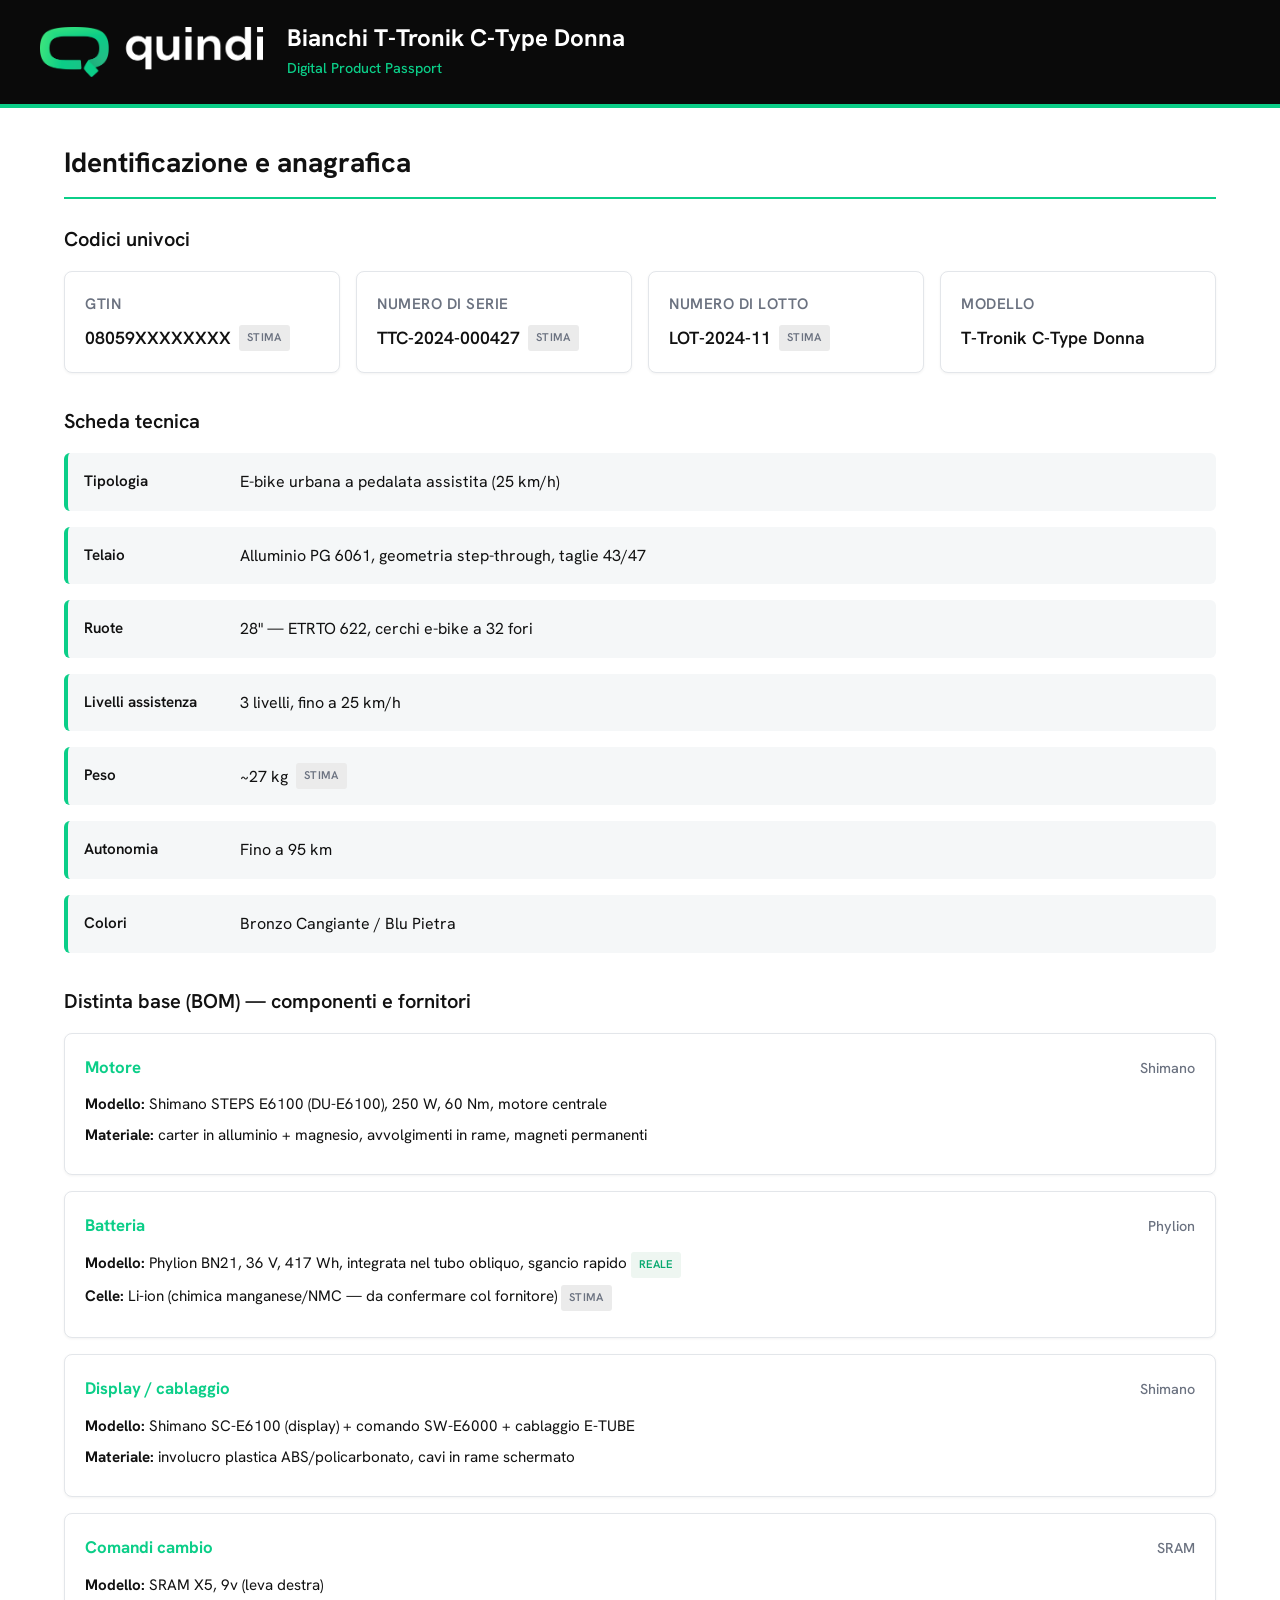
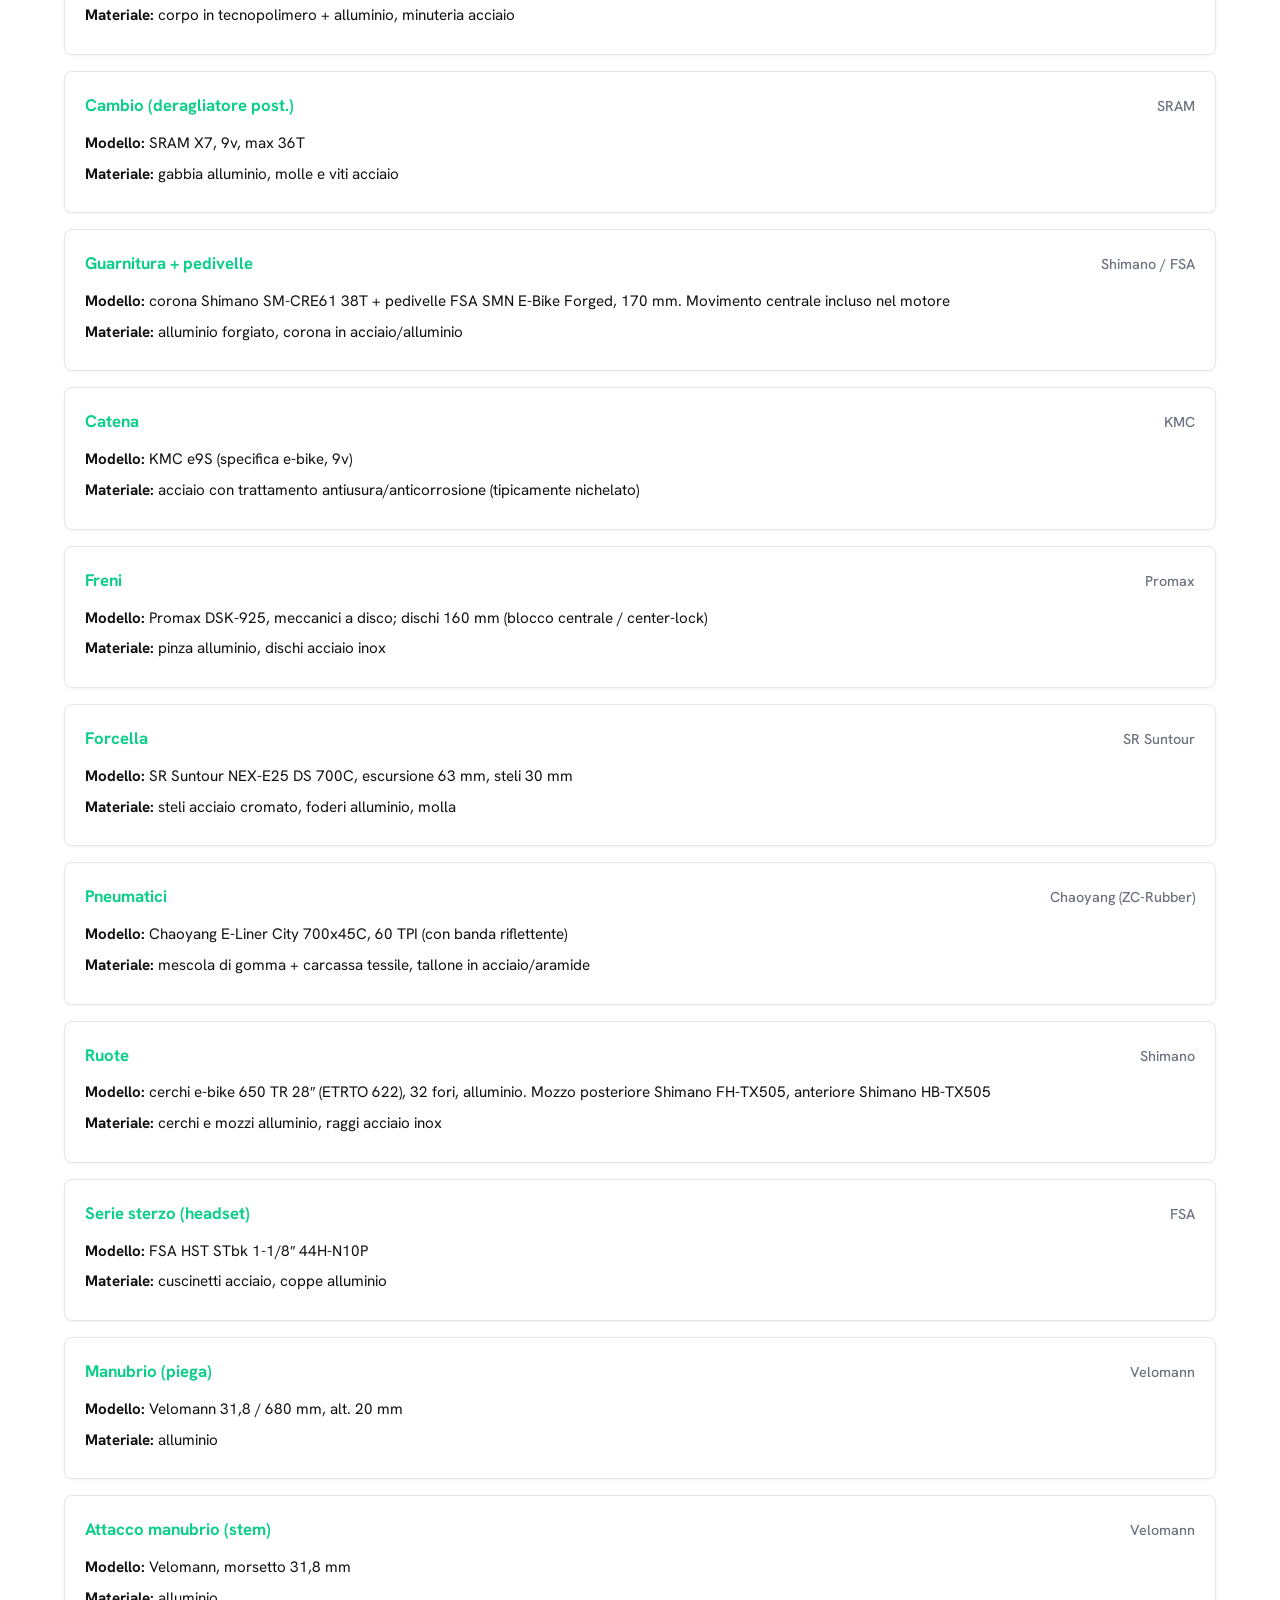
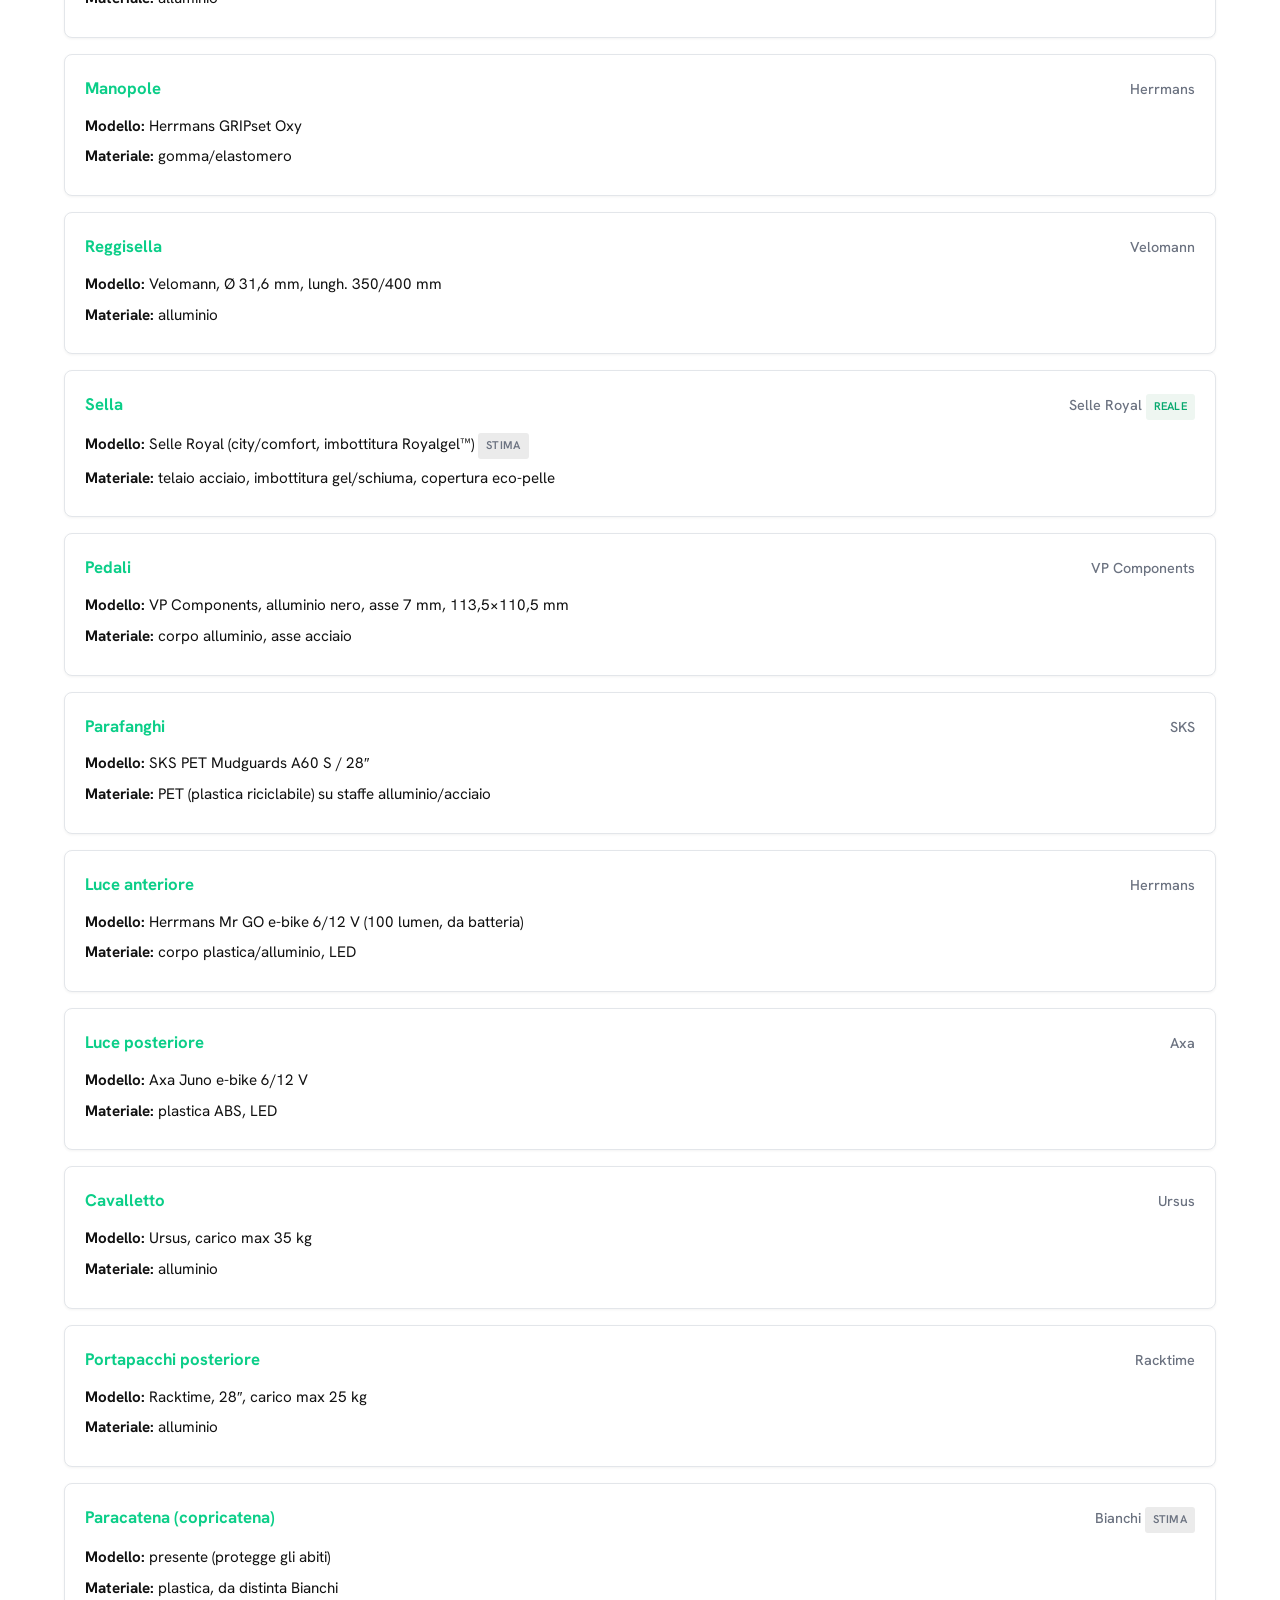
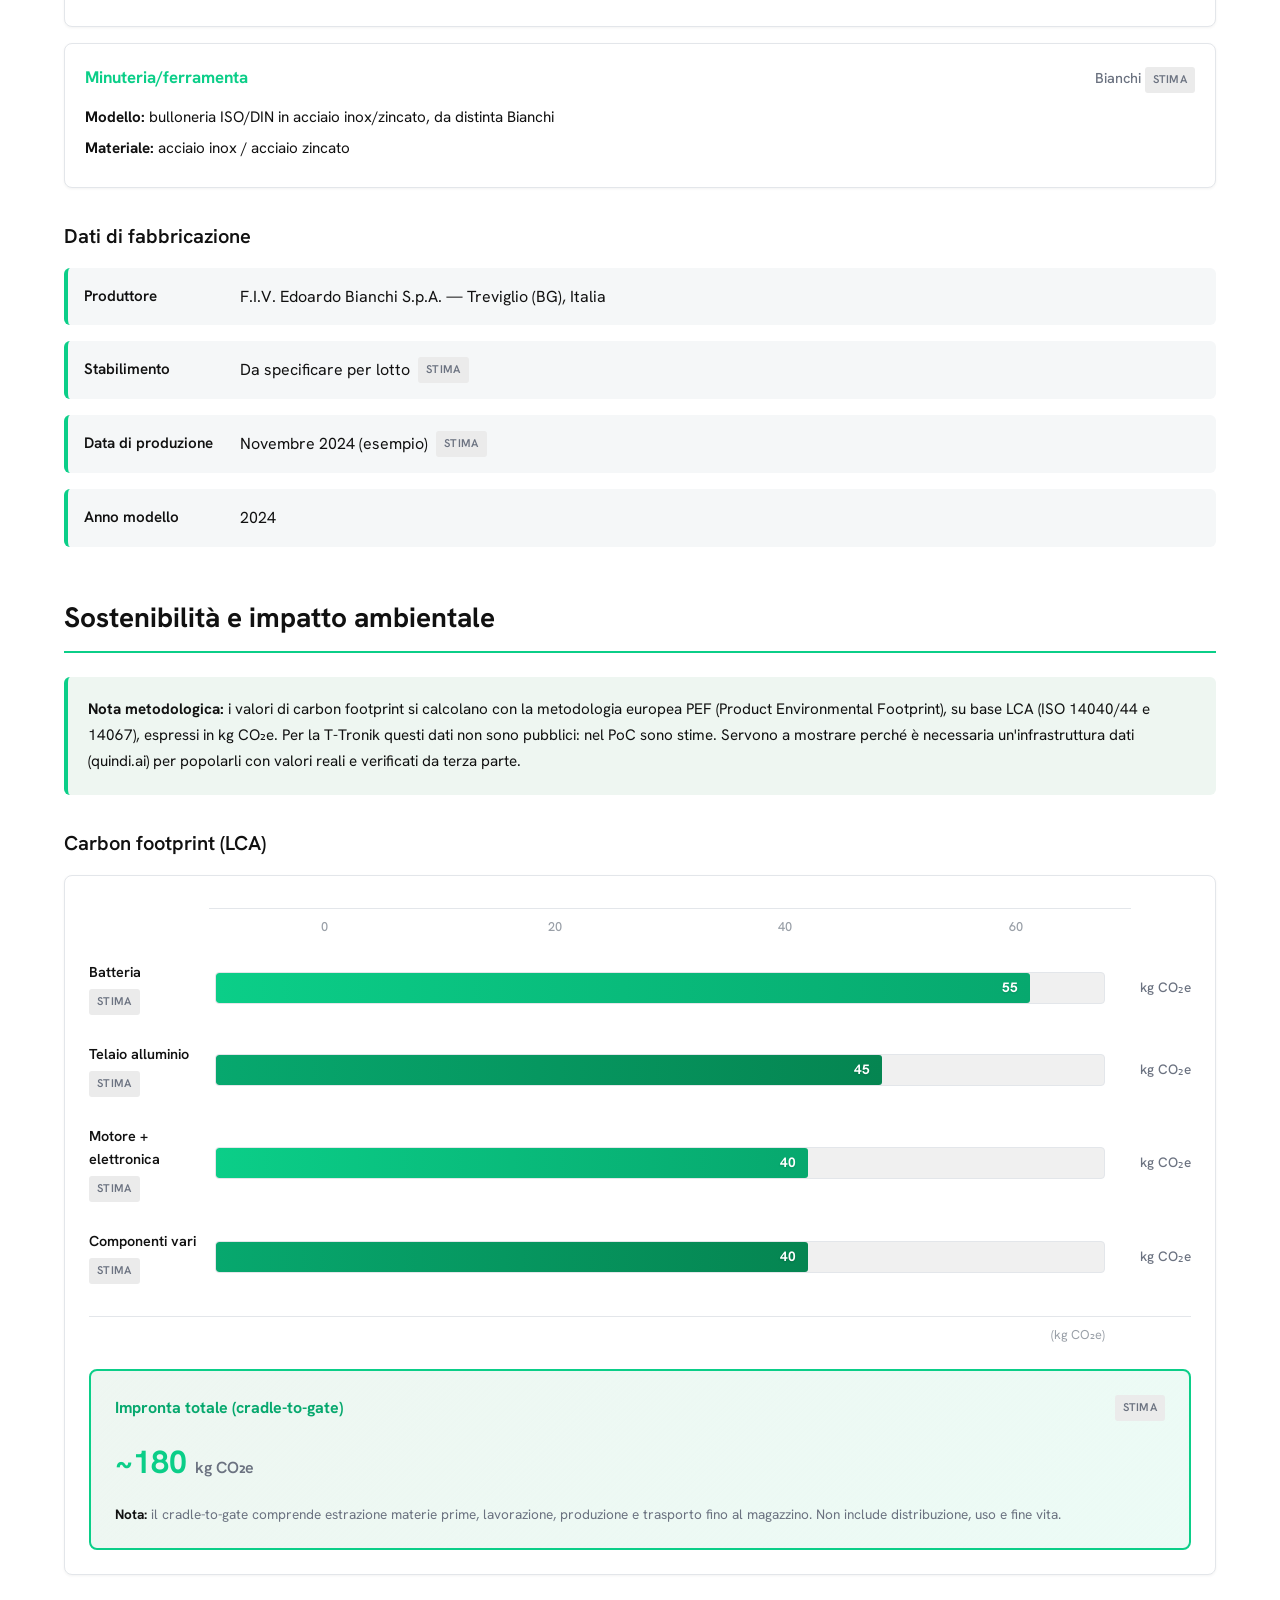
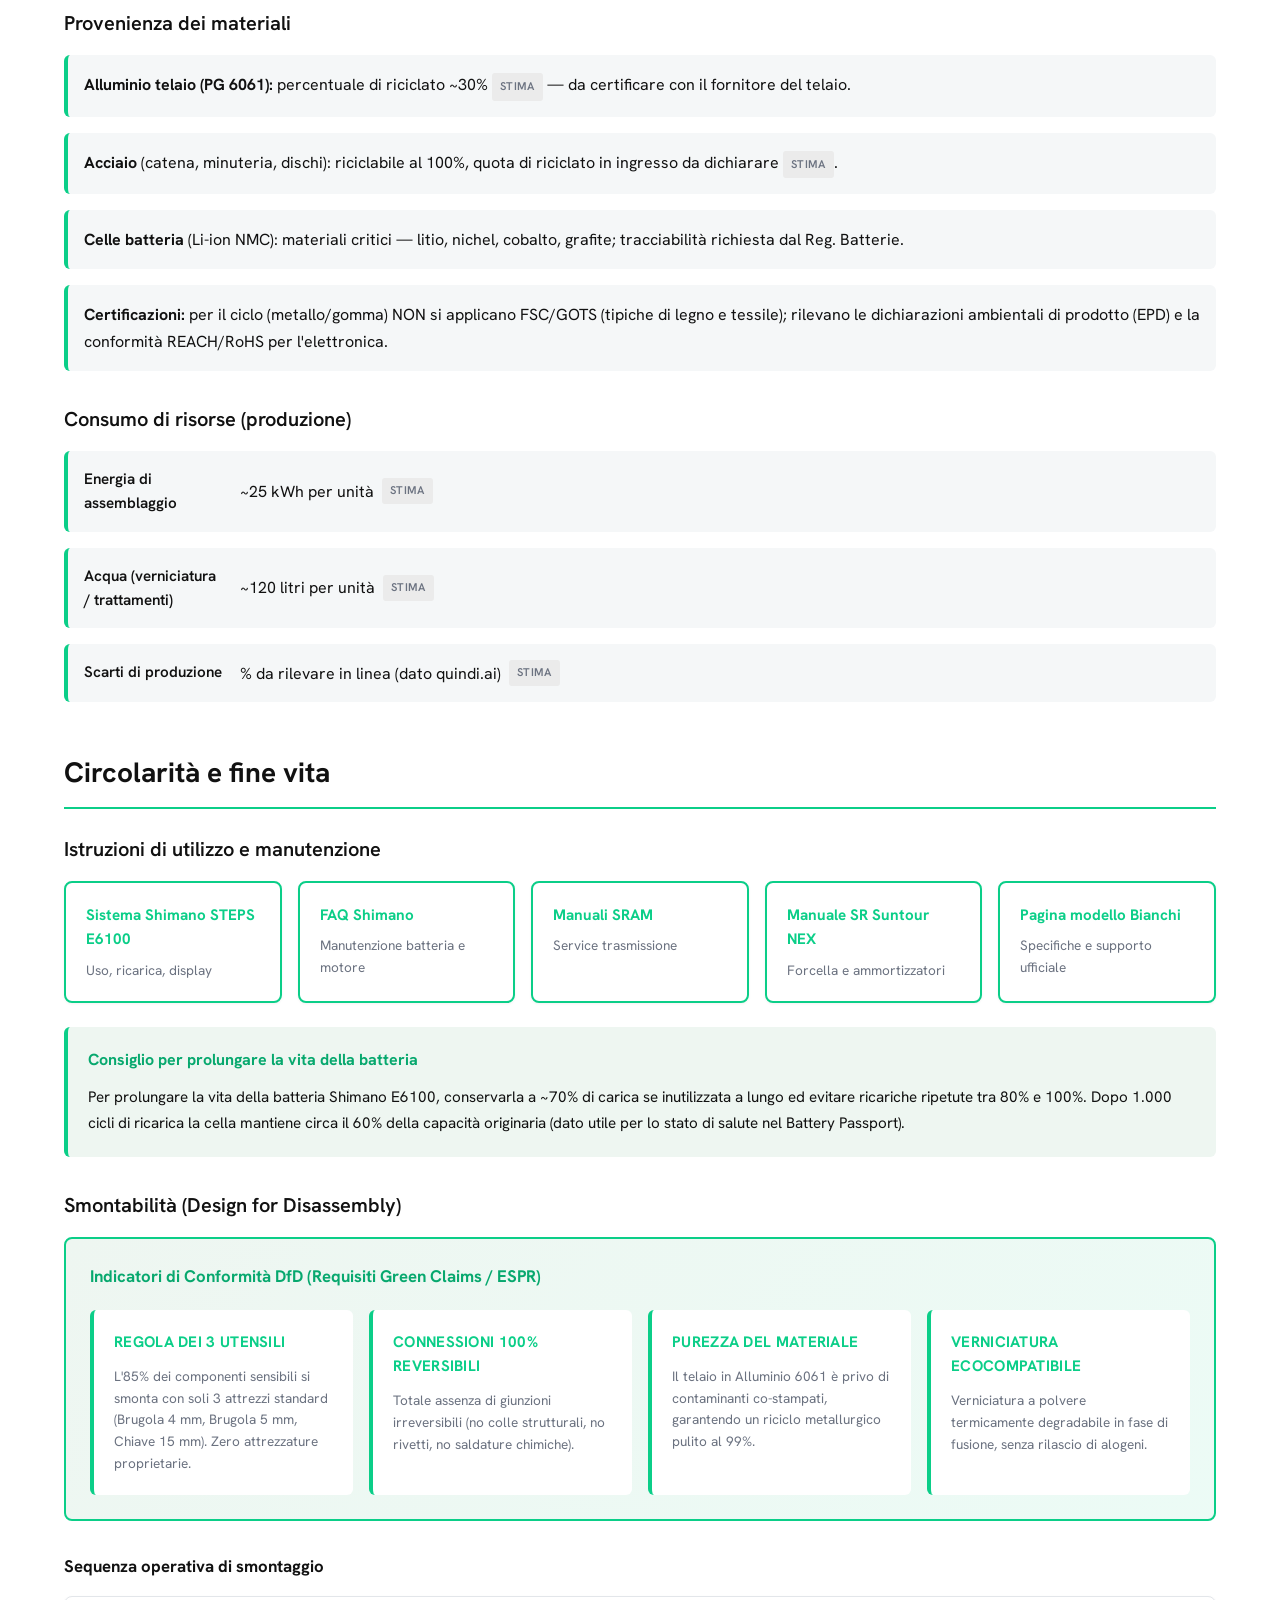
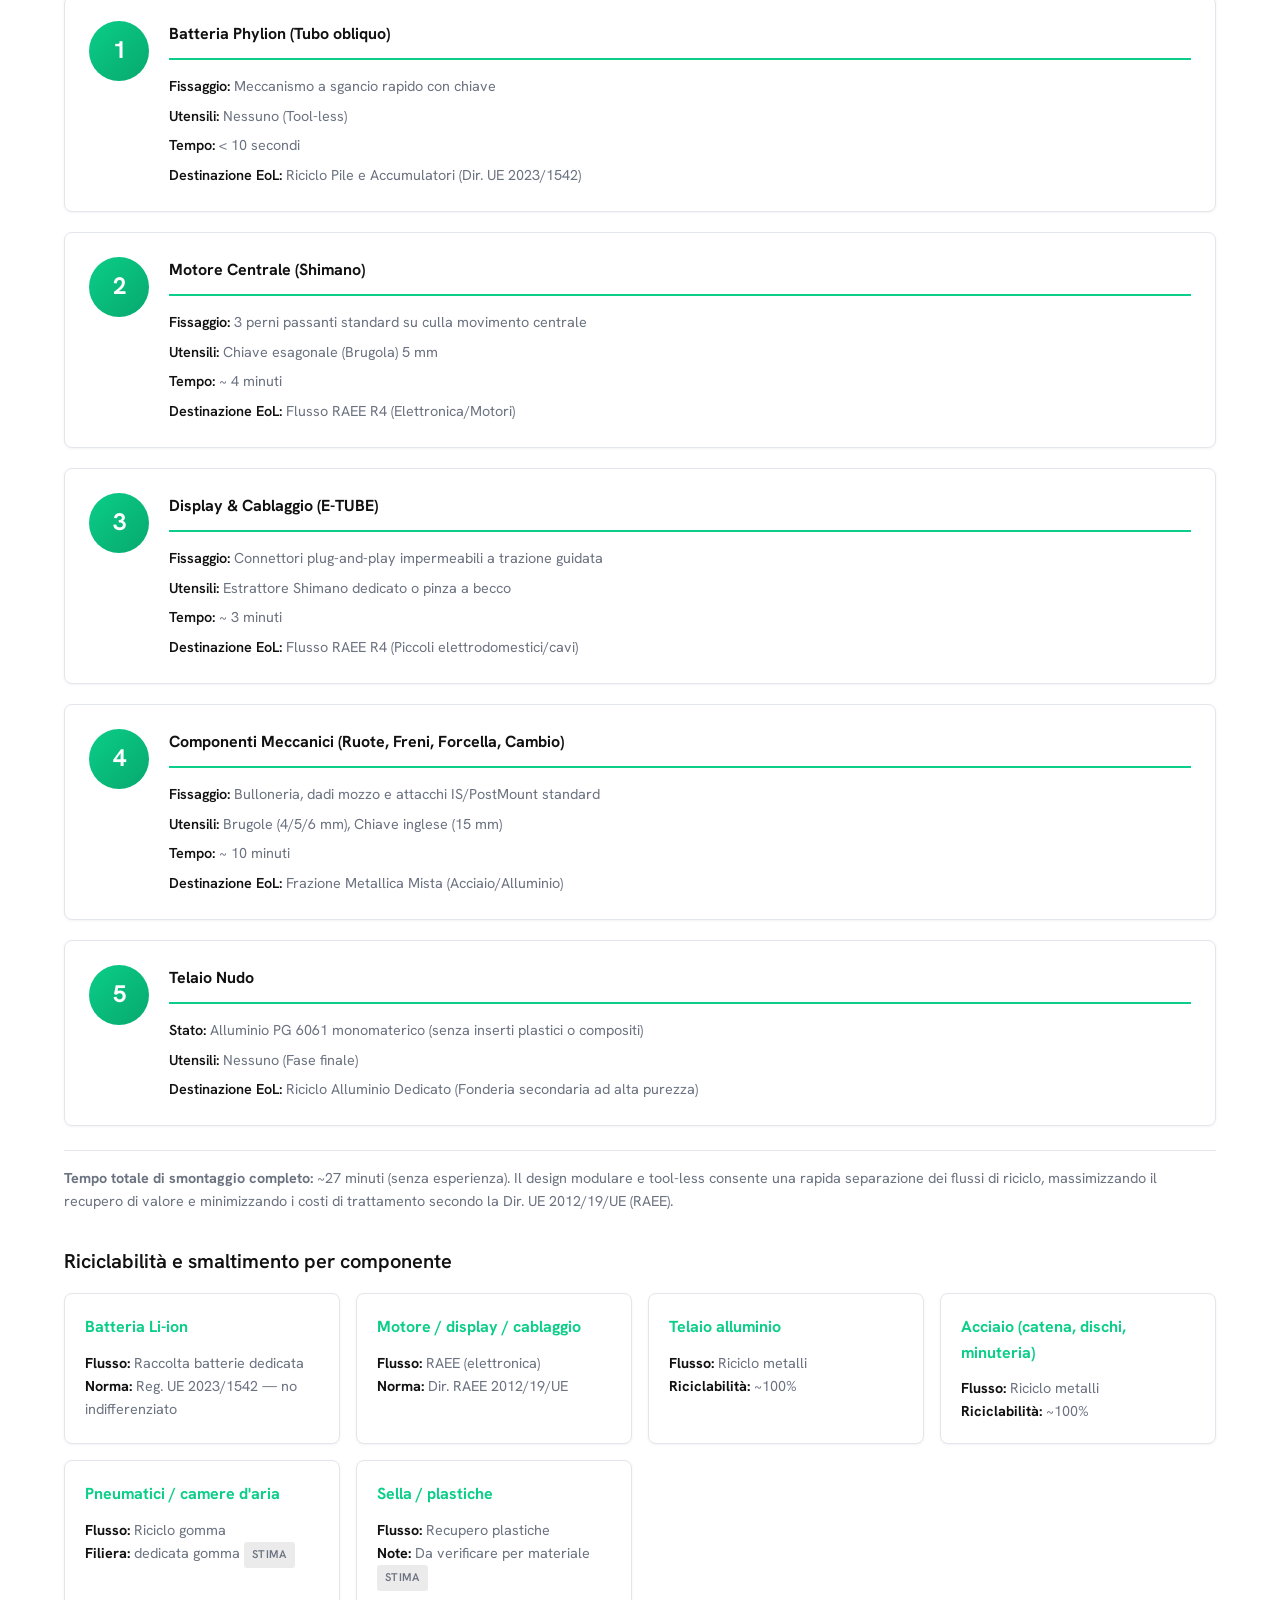
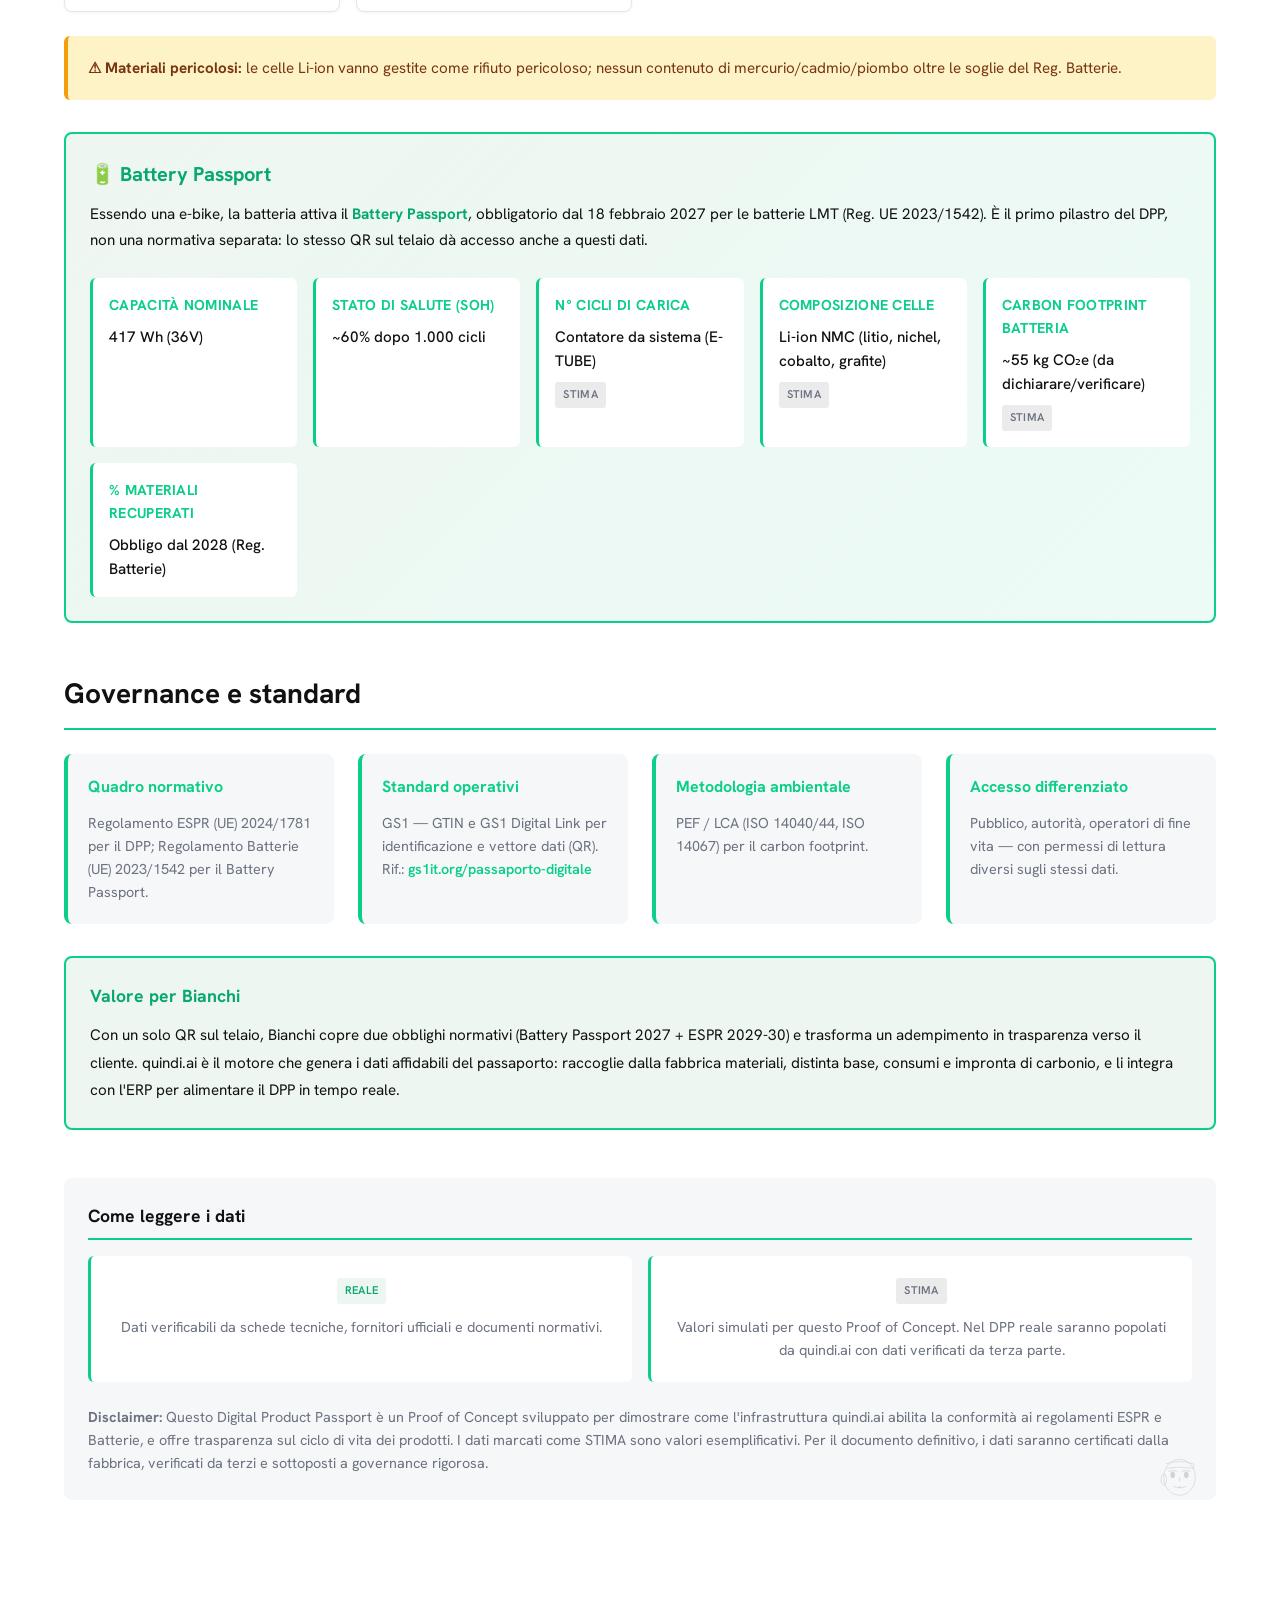
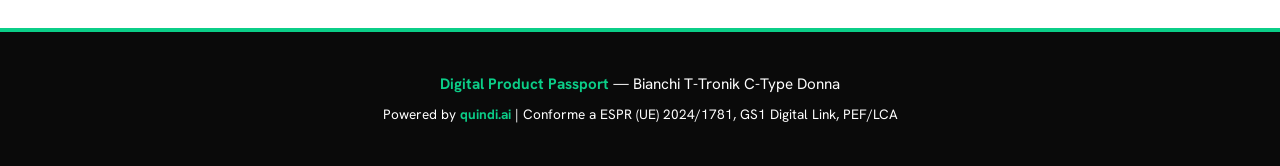
==== index.html @ a040bec7 "Initial commit: DPP Bianchi T-Tronik - Static site with full technical specifications Co-Authored-By" ====
<!DOCTYPE html>
<html lang="it">
<head>
  <meta charset="UTF-8">
  <meta name="viewport" content="width=device-width, initial-scale=1.0">
  <title>Digital Product Passport — Bianchi T-Tronik C-Type Donna</title>
  <link rel="stylesheet" href="style.css">
  <link rel="icon" href="assets/quindi-mark.png" type="image/png">
</head>
<body>

<!-- HEADER -->
<header class="header">
  <div class="header-container">
    <img src="assets/quindi-logo-white.png" alt="quindi" class="logo">
    <div class="header-text">
      <h1>Bianchi T-Tronik C-Type Donna</h1>
      <p class="tagline">Digital Product Passport</p>
    </div>
  </div>
</header>

<main class="container">

  <!-- SEZIONE 1: IDENTIFICAZIONE -->
  <section id="identificazione" class="section">
    <h2>Identificazione e anagrafica</h2>

    <div class="subsection">
      <h3>Codici univoci</h3>
      <div class="card-grid">
        <div class="info-card">
          <h4>GTIN</h4>
          <p class="value">08059XXXXXXXX <span class="badge badge-stima">Stima</span></p>
        </div>
        <div class="info-card">
          <h4>Numero di serie</h4>
          <p class="value">TTC-2024-000427 <span class="badge badge-stima">Stima</span></p>
        </div>
        <div class="info-card">
          <h4>Numero di lotto</h4>
          <p class="value">LOT-2024-11 <span class="badge badge-stima">Stima</span></p>
        </div>
        <div class="info-card">
          <h4>Modello</h4>
          <p class="value">T-Tronik C-Type Donna</p>
        </div>
      </div>
    </div>

    <div class="subsection">
      <h3>Scheda tecnica</h3>
      <div class="specs-grid">
        <div class="spec-item">
          <span class="spec-label">Tipologia</span>
          <span class="spec-value">E-bike urbana a pedalata assistita (25 km/h)</span>
        </div>
        <div class="spec-item">
          <span class="spec-label">Telaio</span>
          <span class="spec-value">Alluminio PG 6061, geometria step-through, taglie 43/47</span>
        </div>
        <div class="spec-item">
          <span class="spec-label">Ruote</span>
          <span class="spec-value">28" — ETRTO 622, cerchi e-bike a 32 fori</span>
        </div>
        <div class="spec-item">
          <span class="spec-label">Livelli assistenza</span>
          <span class="spec-value">3 livelli, fino a 25 km/h</span>
        </div>
        <div class="spec-item">
          <span class="spec-label">Peso</span>
          <span class="spec-value">~27 kg <span class="badge badge-stima">Stima</span></span>
        </div>
        <div class="spec-item">
          <span class="spec-label">Autonomia</span>
          <span class="spec-value">Fino a 95 km</span>
        </div>
        <div class="spec-item">
          <span class="spec-label">Colori</span>
          <span class="spec-value">Bronzo Cangiante / Blu Pietra</span>
        </div>
      </div>
    </div>

    <div class="subsection">
      <h3>Distinta base (BOM) — componenti e fornitori</h3>
      <div class="bom-list">
        <div class="bom-item">
          <div class="bom-header">
            <h4>Motore</h4>
            <span class="bom-supplier">Shimano</span>
          </div>
          <p class="bom-model"><strong>Modello:</strong> Shimano STEPS E6100 (DU-E6100), 250 W, 60 Nm, motore centrale</p>
          <p class="bom-material"><strong>Materiale:</strong> carter in alluminio + magnesio, avvolgimenti in rame, magneti permanenti</p>
        </div>

        <div class="bom-item">
          <div class="bom-header">
            <h4>Batteria</h4>
            <span class="bom-supplier">Phylion</span>
          </div>
          <p class="bom-model"><strong>Modello:</strong> Phylion BN21, 36 V, 417 Wh, integrata nel tubo obliquo, sgancio rapido <span class="badge badge-reale">Reale</span></p>
          <p class="bom-material"><strong>Celle:</strong> Li-ion (chimica manganese/NMC — da confermare col fornitore) <span class="badge badge-stima">Stima</span></p>
        </div>

        <div class="bom-item">
          <div class="bom-header">
            <h4>Display / cablaggio</h4>
            <span class="bom-supplier">Shimano</span>
          </div>
          <p class="bom-model"><strong>Modello:</strong> Shimano SC-E6100 (display) + comando SW-E6000 + cablaggio E-TUBE</p>
          <p class="bom-material"><strong>Materiale:</strong> involucro plastica ABS/policarbonato, cavi in rame schermato</p>
        </div>

        <div class="bom-item">
          <div class="bom-header">
            <h4>Comandi cambio</h4>
            <span class="bom-supplier">SRAM</span>
          </div>
          <p class="bom-model"><strong>Modello:</strong> SRAM X5, 9v (leva destra)</p>
          <p class="bom-material"><strong>Materiale:</strong> corpo in tecnopolimero + alluminio, minuteria acciaio</p>
        </div>

        <div class="bom-item">
          <div class="bom-header">
            <h4>Cambio (deragliatore post.)</h4>
            <span class="bom-supplier">SRAM</span>
          </div>
          <p class="bom-model"><strong>Modello:</strong> SRAM X7, 9v, max 36T</p>
          <p class="bom-material"><strong>Materiale:</strong> gabbia alluminio, molle e viti acciaio</p>
        </div>

        <div class="bom-item">
          <div class="bom-header">
            <h4>Guarnitura + pedivelle</h4>
            <span class="bom-supplier">Shimano / FSA</span>
          </div>
          <p class="bom-model"><strong>Modello:</strong> corona Shimano SM-CRE61 38T + pedivelle FSA SMN E-Bike Forged, 170 mm. Movimento centrale incluso nel motore</p>
          <p class="bom-material"><strong>Materiale:</strong> alluminio forgiato, corona in acciaio/alluminio</p>
        </div>

        <div class="bom-item">
          <div class="bom-header">
            <h4>Catena</h4>
            <span class="bom-supplier">KMC</span>
          </div>
          <p class="bom-model"><strong>Modello:</strong> KMC e9S (specifica e-bike, 9v)</p>
          <p class="bom-material"><strong>Materiale:</strong> acciaio con trattamento antiusura/anticorrosione (tipicamente nichelato)</p>
        </div>

        <div class="bom-item">
          <div class="bom-header">
            <h4>Freni</h4>
            <span class="bom-supplier">Promax</span>
          </div>
          <p class="bom-model"><strong>Modello:</strong> Promax DSK-925, meccanici a disco; dischi 160 mm (blocco centrale / center-lock)</p>
          <p class="bom-material"><strong>Materiale:</strong> pinza alluminio, dischi acciaio inox</p>
        </div>

        <div class="bom-item">
          <div class="bom-header">
            <h4>Forcella</h4>
            <span class="bom-supplier">SR Suntour</span>
          </div>
          <p class="bom-model"><strong>Modello:</strong> SR Suntour NEX-E25 DS 700C, escursione 63 mm, steli 30 mm</p>
          <p class="bom-material"><strong>Materiale:</strong> steli acciaio cromato, foderi alluminio, molla</p>
        </div>

        <div class="bom-item">
          <div class="bom-header">
            <h4>Pneumatici</h4>
            <span class="bom-supplier">Chaoyang (ZC-Rubber)</span>
          </div>
          <p class="bom-model"><strong>Modello:</strong> Chaoyang E-Liner City 700x45C, 60 TPI (con banda riflettente)</p>
          <p class="bom-material"><strong>Materiale:</strong> mescola di gomma + carcassa tessile, tallone in acciaio/aramide</p>
        </div>

        <div class="bom-item">
          <div class="bom-header">
            <h4>Ruote</h4>
            <span class="bom-supplier">Shimano</span>
          </div>
          <p class="bom-model"><strong>Modello:</strong> cerchi e-bike 650 TR 28″ (ETRTO 622), 32 fori, alluminio. Mozzo posteriore Shimano FH-TX505, anteriore Shimano HB-TX505</p>
          <p class="bom-material"><strong>Materiale:</strong> cerchi e mozzi alluminio, raggi acciaio inox</p>
        </div>

        <div class="bom-item">
          <div class="bom-header">
            <h4>Serie sterzo (headset)</h4>
            <span class="bom-supplier">FSA</span>
          </div>
          <p class="bom-model"><strong>Modello:</strong> FSA HST STbk 1-1/8″ 44H-N10P</p>
          <p class="bom-material"><strong>Materiale:</strong> cuscinetti acciaio, coppe alluminio</p>
        </div>

        <div class="bom-item">
          <div class="bom-header">
            <h4>Manubrio (piega)</h4>
            <span class="bom-supplier">Velomann</span>
          </div>
          <p class="bom-model"><strong>Modello:</strong> Velomann 31,8 / 680 mm, alt. 20 mm</p>
          <p class="bom-material"><strong>Materiale:</strong> alluminio</p>
        </div>

        <div class="bom-item">
          <div class="bom-header">
            <h4>Attacco manubrio (stem)</h4>
            <span class="bom-supplier">Velomann</span>
          </div>
          <p class="bom-model"><strong>Modello:</strong> Velomann, morsetto 31,8 mm</p>
          <p class="bom-material"><strong>Materiale:</strong> alluminio</p>
        </div>

        <div class="bom-item">
          <div class="bom-header">
            <h4>Manopole</h4>
            <span class="bom-supplier">Herrmans</span>
          </div>
          <p class="bom-model"><strong>Modello:</strong> Herrmans GRIPset Oxy</p>
          <p class="bom-material"><strong>Materiale:</strong> gomma/elastomero</p>
        </div>

        <div class="bom-item">
          <div class="bom-header">
            <h4>Reggisella</h4>
            <span class="bom-supplier">Velomann</span>
          </div>
          <p class="bom-model"><strong>Modello:</strong> Velomann, Ø 31,6 mm, lungh. 350/400 mm</p>
          <p class="bom-material"><strong>Materiale:</strong> alluminio</p>
        </div>

        <div class="bom-item">
          <div class="bom-header">
            <h4>Sella</h4>
            <span class="bom-supplier">Selle Royal <span class="badge badge-reale">Reale</span></span>
          </div>
          <p class="bom-model"><strong>Modello:</strong> Selle Royal (city/comfort, imbottitura Royalgel™) <span class="badge badge-stima">Stima</span></p>
          <p class="bom-material"><strong>Materiale:</strong> telaio acciaio, imbottitura gel/schiuma, copertura eco-pelle</p>
        </div>

        <div class="bom-item">
          <div class="bom-header">
            <h4>Pedali</h4>
            <span class="bom-supplier">VP Components</span>
          </div>
          <p class="bom-model"><strong>Modello:</strong> VP Components, alluminio nero, asse 7 mm, 113,5×110,5 mm</p>
          <p class="bom-material"><strong>Materiale:</strong> corpo alluminio, asse acciaio</p>
        </div>

        <div class="bom-item">
          <div class="bom-header">
            <h4>Parafanghi</h4>
            <span class="bom-supplier">SKS</span>
          </div>
          <p class="bom-model"><strong>Modello:</strong> SKS PET Mudguards A60 S / 28″</p>
          <p class="bom-material"><strong>Materiale:</strong> PET (plastica riciclabile) su staffe alluminio/acciaio</p>
        </div>

        <div class="bom-item">
          <div class="bom-header">
            <h4>Luce anteriore</h4>
            <span class="bom-supplier">Herrmans</span>
          </div>
          <p class="bom-model"><strong>Modello:</strong> Herrmans Mr GO e-bike 6/12 V (100 lumen, da batteria)</p>
          <p class="bom-material"><strong>Materiale:</strong> corpo plastica/alluminio, LED</p>
        </div>

        <div class="bom-item">
          <div class="bom-header">
            <h4>Luce posteriore</h4>
            <span class="bom-supplier">Axa</span>
          </div>
          <p class="bom-model"><strong>Modello:</strong> Axa Juno e-bike 6/12 V</p>
          <p class="bom-material"><strong>Materiale:</strong> plastica ABS, LED</p>
        </div>

        <div class="bom-item">
          <div class="bom-header">
            <h4>Cavalletto</h4>
            <span class="bom-supplier">Ursus</span>
          </div>
          <p class="bom-model"><strong>Modello:</strong> Ursus, carico max 35 kg</p>
          <p class="bom-material"><strong>Materiale:</strong> alluminio</p>
        </div>

        <div class="bom-item">
          <div class="bom-header">
            <h4>Portapacchi posteriore</h4>
            <span class="bom-supplier">Racktime</span>
          </div>
          <p class="bom-model"><strong>Modello:</strong> Racktime, 28″, carico max 25 kg</p>
          <p class="bom-material"><strong>Materiale:</strong> alluminio</p>
        </div>

        <div class="bom-item">
          <div class="bom-header">
            <h4>Paracatena (copricatena)</h4>
            <span class="bom-supplier">Bianchi <span class="badge badge-stima">Stima</span></span>
          </div>
          <p class="bom-model"><strong>Modello:</strong> presente (protegge gli abiti)</p>
          <p class="bom-material"><strong>Materiale:</strong> plastica, da distinta Bianchi</p>
        </div>

        <div class="bom-item">
          <div class="bom-header">
            <h4>Minuteria/ferramenta</h4>
            <span class="bom-supplier">Bianchi <span class="badge badge-stima">Stima</span></span>
          </div>
          <p class="bom-model"><strong>Modello:</strong> bulloneria ISO/DIN in acciaio inox/zincato, da distinta Bianchi</p>
          <p class="bom-material"><strong>Materiale:</strong> acciaio inox / acciaio zincato</p>
        </div>
      </div>
    </div>

    <div class="subsection">
      <h3>Dati di fabbricazione</h3>
      <div class="specs-grid">
        <div class="spec-item">
          <span class="spec-label">Produttore</span>
          <span class="spec-value">F.I.V. Edoardo Bianchi S.p.A. — Treviglio (BG), Italia</span>
        </div>
        <div class="spec-item">
          <span class="spec-label">Stabilimento</span>
          <span class="spec-value">Da specificare per lotto <span class="badge badge-stima">Stima</span></span>
        </div>
        <div class="spec-item">
          <span class="spec-label">Data di produzione</span>
          <span class="spec-value">Novembre 2024 (esempio) <span class="badge badge-stima">Stima</span></span>
        </div>
        <div class="spec-item">
          <span class="spec-label">Anno modello</span>
          <span class="spec-value">2024</span>
        </div>
      </div>
    </div>
  </section>

  <!-- SEZIONE 2: SOSTENIBILITÀ -->
  <section id="sostenibilita" class="section">
    <h2>Sostenibilità e impatto ambientale</h2>

    <div class="note-methodology">
      <p><strong>Nota metodologica:</strong> i valori di carbon footprint si calcolano con la metodologia europea PEF (Product Environmental Footprint), su base LCA (ISO 14040/44 e 14067), espressi in kg CO₂e. Per la T-Tronik questi dati non sono pubblici: nel PoC sono stime. Servono a mostrare perché è necessaria un'infrastruttura dati (quindi.ai) per popolarli con valori reali e verificati da terza parte.</p>
    </div>

    <div class="subsection">
      <h3>Carbon footprint (LCA)</h3>
      <div class="carbon-chart-container">
        <!-- Grafico a barre -->
        <div class="carbon-graph">
          <!-- Scala (asse X) -->
          <div class="carbon-scale">
            <div class="carbon-scale-label">0</div>
            <div class="carbon-scale-label">20</div>
            <div class="carbon-scale-label">40</div>
            <div class="carbon-scale-label">60</div>
          </div>

          <!-- Riga Batteria -->
          <div class="carbon-row">
            <div class="carbon-label-left">
              <strong>Batteria</strong>
              <span class="badge badge-stima">Stima</span>
            </div>
            <div class="carbon-bar-wrapper">
              <div class="carbon-bar" style="width: 91.67%;" data-color="primary">
                <span class="carbon-value-label">55</span>
              </div>
            </div>
            <div class="carbon-label-right">kg CO₂e</div>
          </div>

          <!-- Riga Telaio -->
          <div class="carbon-row">
            <div class="carbon-label-left">
              <strong>Telaio alluminio</strong>
              <span class="badge badge-stima">Stima</span>
            </div>
            <div class="carbon-bar-wrapper">
              <div class="carbon-bar" style="width: 75%;" data-color="dark">
                <span class="carbon-value-label">45</span>
              </div>
            </div>
            <div class="carbon-label-right">kg CO₂e</div>
          </div>

          <!-- Riga Motore -->
          <div class="carbon-row">
            <div class="carbon-label-left">
              <strong>Motore + elettronica</strong>
              <span class="badge badge-stima">Stima</span>
            </div>
            <div class="carbon-bar-wrapper">
              <div class="carbon-bar" style="width: 66.67%;" data-color="primary">
                <span class="carbon-value-label">40</span>
              </div>
            </div>
            <div class="carbon-label-right">kg CO₂e</div>
          </div>

          <!-- Riga Componenti -->
          <div class="carbon-row">
            <div class="carbon-label-left">
              <strong>Componenti vari</strong>
              <span class="badge badge-stima">Stima</span>
            </div>
            <div class="carbon-bar-wrapper">
              <div class="carbon-bar" style="width: 66.67%;" data-color="dark">
                <span class="carbon-value-label">40</span>
              </div>
            </div>
            <div class="carbon-label-right">kg CO₂e</div>
          </div>
        </div>

        <!-- Unità di misura asse X -->
        <div class="carbon-axis-label">
          <span></span>
          <span>(kg CO₂e)</span>
        </div>

        <!-- Totale e nota -->
        <div class="carbon-total-box">
          <div class="carbon-total-header">
            <h4>Impronta totale (cradle-to-gate)</h4>
            <span class="badge badge-stima">Stima</span>
          </div>
          <div class="carbon-total-value">
            <span class="total-number">~180</span>
            <span class="total-unit">kg CO₂e</span>
          </div>
          <p class="carbon-total-note"><strong>Nota:</strong> il cradle-to-gate comprende estrazione materie prime, lavorazione, produzione e trasporto fino al magazzino. Non include distribuzione, uso e fine vita.</p>
        </div>
      </div>
    </div>

    <div class="subsection">
      <h3>Provenienza dei materiali</h3>
      <ul class="material-list">
        <li><strong>Alluminio telaio (PG 6061):</strong> percentuale di riciclato ~30% <span class="badge badge-stima">Stima</span> — da certificare con il fornitore del telaio.</li>
        <li><strong>Acciaio</strong> (catena, minuteria, dischi): riciclabile al 100%, quota di riciclato in ingresso da dichiarare <span class="badge badge-stima">Stima</span>.</li>
        <li><strong>Celle batteria</strong> (Li-ion NMC): materiali critici — litio, nichel, cobalto, grafite; tracciabilità richiesta dal Reg. Batterie.</li>
        <li><strong>Certificazioni:</strong> per il ciclo (metallo/gomma) NON si applicano FSC/GOTS (tipiche di legno e tessile); rilevano le dichiarazioni ambientali di prodotto (EPD) e la conformità REACH/RoHS per l'elettronica.</li>
      </ul>
    </div>

    <div class="subsection">
      <h3>Consumo di risorse (produzione)</h3>
      <div class="specs-grid">
        <div class="spec-item">
          <span class="spec-label">Energia di assemblaggio</span>
          <span class="spec-value">~25 kWh per unità <span class="badge badge-stima">Stima</span></span>
        </div>
        <div class="spec-item">
          <span class="spec-label">Acqua (verniciatura / trattamenti)</span>
          <span class="spec-value">~120 litri per unità <span class="badge badge-stima">Stima</span></span>
        </div>
        <div class="spec-item">
          <span class="spec-label">Scarti di produzione</span>
          <span class="spec-value">% da rilevare in linea (dato quindi.ai) <span class="badge badge-stima">Stima</span></span>
        </div>
      </div>
    </div>
  </section>

  <!-- SEZIONE 3: CIRCOLARITÀ E FINE VITA -->
  <section id="circolarita" class="section">
    <h2>Circolarità e fine vita</h2>

    <div class="subsection">
      <h3>Istruzioni di utilizzo e manutenzione</h3>
      <div class="links-grid">
        <a href="https://www.shimano-steps.com/e-bikes/europe/en/product-information/city-trekking/e6100" target="_blank" class="link-button">
          <span class="link-title">Sistema Shimano STEPS E6100</span>
          <span class="link-desc">Uso, ricarica, display</span>
        </a>
        <a href="https://bike.shimano.com/support-and-service/faq/STP0A.html" target="_blank" class="link-button">
          <span class="link-title">FAQ Shimano</span>
          <span class="link-desc">Manutenzione batteria e motore</span>
        </a>
        <a href="https://www.sram.com/en/service/manuals--documents" target="_blank" class="link-button">
          <span class="link-title">Manuali SRAM</span>
          <span class="link-desc">Service trasmissione</span>
        </a>
        <a href="https://www.srsuntour.com/support/product-support/owners-manuals/" target="_blank" class="link-button">
          <span class="link-title">Manuale SR Suntour NEX</span>
          <span class="link-desc">Forcella e ammortizzatori</span>
        </a>
        <a href="https://www.bianchi.com/it/t-tronik-c-type/" target="_blank" class="link-button">
          <span class="link-title">Pagina modello Bianchi</span>
          <span class="link-desc">Specifiche e supporto ufficiale</span>
        </a>
      </div>

      <div class="usage-tip">
        <h4>Consiglio per prolungare la vita della batteria</h4>
        <p>Per prolungare la vita della batteria Shimano E6100, conservarla a ~70% di carica se inutilizzata a lungo ed evitare ricariche ripetute tra 80% e 100%. Dopo 1.000 cicli di ricarica la cella mantiene circa il 60% della capacità originaria (dato utile per lo stato di salute nel Battery Passport).</p>
      </div>
    </div>

    <div class="subsection">
      <h3>Smontabilità (Design for Disassembly)</h3>

      <!-- Indicatori di Conformità DfD -->
      <div class="dfd-compliance">
        <h4>Indicatori di Conformità DfD (Requisiti Green Claims / ESPR)</h4>

        <div class="compliance-items">
          <div class="compliance-item">
            <h5>Regola dei 3 Utensili</h5>
            <p>L'85% dei componenti sensibili si smonta con soli 3 attrezzi standard (Brugola 4 mm, Brugola 5 mm, Chiave 15 mm). Zero attrezzature proprietarie.</p>
          </div>

          <div class="compliance-item">
            <h5>Connessioni 100% Reversibili</h5>
            <p>Totale assenza di giunzioni irreversibili (no colle strutturali, no rivetti, no saldature chimiche).</p>
          </div>

          <div class="compliance-item">
            <h5>Purezza del Materiale</h5>
            <p>Il telaio in Alluminio 6061 è privo di contaminanti co-stampati, garantendo un riciclo metallurgico pulito al 99%.</p>
          </div>

          <div class="compliance-item">
            <h5>Verniciatura Ecocompatibile</h5>
            <p>Verniciatura a polvere termicamente degradabile in fase di fusione, senza rilascio di alogeni.</p>
          </div>
        </div>
      </div>

      <!-- Sequenza operativa di smontaggio -->
      <h4 style="margin-top: 2rem; margin-bottom: 1rem; font-size: 1.05rem; font-weight: 700; color: #111111;">Sequenza operativa di smontaggio</h4>

      <div class="disassembly-sequence">
        <!-- Step 1: Batteria -->
        <div class="disassembly-step">
          <div class="step-number">1</div>
          <div class="step-content">
            <h5>Batteria Phylion (Tubo obliquo)</h5>
            <div class="step-detail">
              <p><strong>Fissaggio:</strong> Meccanismo a sgancio rapido con chiave</p>
              <p><strong>Utensili:</strong> Nessuno (Tool-less)</p>
              <p><strong>Tempo:</strong> &lt; 10 secondi</p>
              <p><strong>Destinazione EoL:</strong> Riciclo Pile e Accumulatori (Dir. UE 2023/1542)</p>
            </div>
          </div>
        </div>

        <!-- Step 2: Motore -->
        <div class="disassembly-step">
          <div class="step-number">2</div>
          <div class="step-content">
            <h5>Motore Centrale (Shimano)</h5>
            <div class="step-detail">
              <p><strong>Fissaggio:</strong> 3 perni passanti standard su culla movimento centrale</p>
              <p><strong>Utensili:</strong> Chiave esagonale (Brugola) 5 mm</p>
              <p><strong>Tempo:</strong> ~ 4 minuti</p>
              <p><strong>Destinazione EoL:</strong> Flusso RAEE R4 (Elettronica/Motori)</p>
            </div>
          </div>
        </div>

        <!-- Step 3: Display & Cablaggio -->
        <div class="disassembly-step">
          <div class="step-number">3</div>
          <div class="step-content">
            <h5>Display &amp; Cablaggio (E-TUBE)</h5>
            <div class="step-detail">
              <p><strong>Fissaggio:</strong> Connettori plug-and-play impermeabili a trazione guidata</p>
              <p><strong>Utensili:</strong> Estrattore Shimano dedicato o pinza a becco</p>
              <p><strong>Tempo:</strong> ~ 3 minuti</p>
              <p><strong>Destinazione EoL:</strong> Flusso RAEE R4 (Piccoli elettrodomestici/cavi)</p>
            </div>
          </div>
        </div>

        <!-- Step 4: Componenti Meccanici -->
        <div class="disassembly-step">
          <div class="step-number">4</div>
          <div class="step-content">
            <h5>Componenti Meccanici (Ruote, Freni, Forcella, Cambio)</h5>
            <div class="step-detail">
              <p><strong>Fissaggio:</strong> Bulloneria, dadi mozzo e attacchi IS/PostMount standard</p>
              <p><strong>Utensili:</strong> Brugole (4/5/6 mm), Chiave inglese (15 mm)</p>
              <p><strong>Tempo:</strong> ~ 10 minuti</p>
              <p><strong>Destinazione EoL:</strong> Frazione Metallica Mista (Acciaio/Alluminio)</p>
            </div>
          </div>
        </div>

        <!-- Step 5: Telaio -->
        <div class="disassembly-step">
          <div class="step-number">5</div>
          <div class="step-content">
            <h5>Telaio Nudo</h5>
            <div class="step-detail">
              <p><strong>Stato:</strong> Alluminio PG 6061 monomaterico (senza inserti plastici o compositi)</p>
              <p><strong>Utensili:</strong> Nessuno (Fase finale)</p>
              <p><strong>Destinazione EoL:</strong> Riciclo Alluminio Dedicato (Fonderia secondaria ad alta purezza)</p>
            </div>
          </div>
        </div>
      </div>

      <p style="margin-top: 1.5rem; font-size: 0.9rem; color: #6B7280; line-height: 1.6; border-top: 1px solid var(--color-border); padding-top: 1rem;">
        <strong>Tempo totale di smontaggio completo:</strong> ~27 minuti (senza esperienza). Il design modulare e tool-less consente una rapida separazione dei flussi di riciclo, massimizzando il recupero di valore e minimizzando i costi di trattamento secondo la Dir. UE 2012/19/UE (RAEE).
      </p>
    </div>

    <div class="subsection">
      <h3>Riciclabilità e smaltimento per componente</h3>
      <div class="recycling-list">
        <div class="recycling-item">
          <h4>Batteria Li-ion</h4>
          <p><strong>Flusso:</strong> Raccolta batterie dedicata<br><strong>Norma:</strong> Reg. UE 2023/1542 — no indifferenziato</p>
        </div>
        <div class="recycling-item">
          <h4>Motore / display / cablaggio</h4>
          <p><strong>Flusso:</strong> RAEE (elettronica)<br><strong>Norma:</strong> Dir. RAEE 2012/19/UE</p>
        </div>
        <div class="recycling-item">
          <h4>Telaio alluminio</h4>
          <p><strong>Flusso:</strong> Riciclo metalli<br><strong>Riciclabilità:</strong> ~100%</p>
        </div>
        <div class="recycling-item">
          <h4>Acciaio (catena, dischi, minuteria)</h4>
          <p><strong>Flusso:</strong> Riciclo metalli<br><strong>Riciclabilità:</strong> ~100%</p>
        </div>
        <div class="recycling-item">
          <h4>Pneumatici / camere d'aria</h4>
          <p><strong>Flusso:</strong> Riciclo gomma<br><strong>Filiera:</strong> dedicata gomma <span class="badge badge-stima">Stima</span></p>
        </div>
        <div class="recycling-item">
          <h4>Sella / plastiche</h4>
          <p><strong>Flusso:</strong> Recupero plastiche<br><strong>Note:</strong> Da verificare per materiale <span class="badge badge-stima">Stima</span></p>
        </div>
      </div>
      <div class="warning-box">
        <p><strong>⚠ Materiali pericolosi:</strong> le celle Li-ion vanno gestite come rifiuto pericoloso; nessun contenuto di mercurio/cadmio/piombo oltre le soglie del Reg. Batterie.</p>
      </div>
    </div>

    <div class="subsection">
      <div class="battery-passport">
        <h3>🔋 Battery Passport</h3>
        <p class="battery-intro">Essendo una e-bike, la batteria attiva il <strong>Battery Passport</strong>, obbligatorio dal 18 febbraio 2027 per le batterie LMT (Reg. UE 2023/1542). È il primo pilastro del DPP, non una normativa separata: lo stesso QR sul telaio dà accesso anche a questi dati.</p>

        <div class="battery-specs">
          <div class="battery-spec">
            <h4>Capacità nominale</h4>
            <p>417 Wh (36V)</p>
          </div>
          <div class="battery-spec">
            <h4>Stato di salute (SoH)</h4>
            <p>~60% dopo 1.000 cicli</p>
          </div>
          <div class="battery-spec">
            <h4>N° cicli di carica</h4>
            <p>Contatore da sistema (E-TUBE) <span class="badge badge-stima">Stima</span></p>
          </div>
          <div class="battery-spec">
            <h4>Composizione celle</h4>
            <p>Li-ion NMC (litio, nichel, cobalto, grafite) <span class="badge badge-stima">Stima</span></p>
          </div>
          <div class="battery-spec">
            <h4>Carbon footprint batteria</h4>
            <p>~55 kg CO₂e (da dichiarare/verificare) <span class="badge badge-stima">Stima</span></p>
          </div>
          <div class="battery-spec">
            <h4>% materiali recuperati</h4>
            <p>Obbligo dal 2028 (Reg. Batterie)</p>
          </div>
        </div>
      </div>
    </div>
  </section>

  <!-- GOVERNANCE E NOTE -->
  <section id="governance" class="section">
    <h2>Governance e standard</h2>

    <div class="governance-items">
      <div class="governance-item">
        <h4>Quadro normativo</h4>
        <p>Regolamento ESPR (UE) 2024/1781 per il DPP; Regolamento Batterie (UE) 2023/1542 per il Battery Passport.</p>
      </div>
      <div class="governance-item">
        <h4>Standard operativi</h4>
        <p>GS1 — GTIN e GS1 Digital Link per identificazione e vettore dati (QR). Rif.: <a href="https://gs1it.org/migliorare-processi/supply-chain-sostenibile/passaporto-digitale-prodotto/" target="_blank">gs1it.org/passaporto-digitale</a></p>
      </div>
      <div class="governance-item">
        <h4>Metodologia ambientale</h4>
        <p>PEF / LCA (ISO 14040/44, ISO 14067) per il carbon footprint.</p>
      </div>
      <div class="governance-item">
        <h4>Accesso differenziato</h4>
        <p>Pubblico, autorità, operatori di fine vita — con permessi di lettura diversi sugli stessi dati.</p>
      </div>
    </div>

    <div class="value-proposition">
      <h3>Valore per Bianchi</h3>
      <p>Con un solo QR sul telaio, Bianchi copre due obblighi normativi (Battery Passport 2027 + ESPR 2029-30) e trasforma un adempimento in trasparenza verso il cliente. quindi.ai è il motore che genera i dati affidabili del passaporto: raccoglie dalla fabbrica materiali, distinta base, consumi e impronta di carbonio, e li integra con l'ERP per alimentare il DPP in tempo reale.</p>
    </div>
  </section>

  <!-- NOTE FINALI -->
  <section class="section final-notes">
    <h3>Come leggere i dati</h3>
    <div class="notes-grid">
      <div class="note-item">
        <span class="badge badge-reale">Reale</span>
        <p>Dati verificabili da schede tecniche, fornitori ufficiali e documenti normativi.</p>
      </div>
      <div class="note-item">
        <span class="badge badge-stima">Stima</span>
        <p>Valori simulati per questo Proof of Concept. Nel DPP reale saranno popolati da quindi.ai con dati verificati da terza parte.</p>
      </div>
    </div>
    <p style="margin-top: 1.5rem; font-size: 0.9rem; color: #6B7280; line-height: 1.6; position: relative;">
      <strong>Disclaimer:</strong> Questo Digital Product Passport è un Proof of Concept sviluppato per dimostrare come l'infrastruttura quindi.ai abilita la conformità ai regolamenti ESPR e Batterie, e offre trasparenza sul ciclo di vita dei prodotti. I dati marcati come STIMA sono valori esemplificativi. Per il documento definitivo, i dati saranno certificati dalla fabbrica, verificati da terzi e sottoposti a governance rigorosa.

      <!-- Easter Egg 🥚 -->
      <svg viewBox="0 0 100 120" xmlns="http://www.w3.org/2000/svg" style="position: absolute; bottom: -35px; right: -10px; width: 45px; height: 54px; opacity: 0.15; transition: opacity 0.3s ease;">
        <defs>
          <style>
            .egg-face { fill: none; stroke: #111111; stroke-width: 1.5; }
            .egg-feature { fill: #111111; }
          </style>
        </defs>
        <ellipse cx="50" cy="45" rx="35" ry="40" class="egg-face"/>
        <ellipse cx="35" cy="40" rx="5" ry="7" class="egg-feature"/>
        <ellipse cx="65" cy="40" rx="5" ry="7" class="egg-feature"/>
        <path d="M 25 32 Q 35 28 45 32" class="egg-face"/>
        <path d="M 55 32 Q 65 28 75 32" class="egg-face"/>
        <line x1="50" y1="45" x2="50" y2="55" class="egg-face"/>
        <path d="M 35 65 Q 50 72 65 65" class="egg-face"/>
        <rect x="48" y="65" width="4" height="3" class="egg-feature"/>
        <ellipse cx="15" cy="50" rx="6" ry="12" class="egg-face"/>
        <path d="M 20 15 Q 50 5 80 15 Q 85 20 80 25 Q 50 20 20 25" class="egg-face"/>
      </svg>
    </p>
  </section>

</main>

<!-- FOOTER -->
<footer class="footer">
  <div class="footer-content">
    <p><strong>Digital Product Passport</strong> — Bianchi T-Tronik C-Type Donna</p>
    <p style="font-size: 0.85rem; margin-top: 0.5rem;">Powered by <strong>quindi.ai</strong> | Conforme a ESPR (UE) 2024/1781, GS1 Digital Link, PEF/LCA</p>
  </div>
</footer>

</body>
</html>
---- style.css ----
/* FONT IMPORT */
@import url('https://fonts.googleapis.com/css2?family=Hanken+Grotesk:wght@400;500;600;700&display=swap');

/* ROOT VARIABLES */
:root {
  --font: 'Hanken Grotesk', -apple-system, 'Segoe UI', Roboto, Arial, sans-serif;
  --color-primary: #0BCE88;
  --color-primary-dark: #07A86E;
  --color-primary-tint: #EEF6F1;
  --color-text-main: #111111;
  --color-text-secondary: #6B7280;
  --color-text-light: #9AA0A8;
  --color-bg-dark: #0A0A0A;
  --color-border: #E3E6EA;
  --color-bg-alt: #F5F7F8;
  --color-bg-white: #FFFFFF;
}

/* RESET & BASE */
* {
  margin: 0;
  padding: 0;
  box-sizing: border-box;
}

html {
  scroll-behavior: smooth;
}

body {
  font-family: var(--font);
  font-size: 16px;
  line-height: 1.6;
  color: var(--color-text-main);
  background-color: var(--color-bg-white);
}

/* HEADER */
.header {
  background-color: var(--color-bg-dark);
  color: white;
  padding: 1.5rem;
  border-bottom: 4px solid var(--color-primary);
}

.header-container {
  max-width: 1200px;
  margin: 0 auto;
  display: flex;
  align-items: center;
  gap: 1.5rem;
}

.logo {
  height: 50px;
  width: auto;
  flex-shrink: 0;
}

.header-text h1 {
  font-size: 1.5rem;
  font-weight: 700;
  margin-bottom: 0.25rem;
  line-height: 1.2;
}

.header-text .tagline {
  font-size: 0.9rem;
  font-weight: 500;
  color: var(--color-primary);
}

/* MAIN CONTAINER */
.container {
  max-width: 1200px;
  margin: 0 auto;
  padding: 2rem 1.5rem;
}

/* SECTIONS */
.section {
  margin-bottom: 3rem;
}

.section > h2 {
  font-size: 1.75rem;
  font-weight: 700;
  margin-bottom: 1.5rem;
  color: var(--color-text-main);
  border-bottom: 2px solid var(--color-primary);
  padding-bottom: 0.75rem;
}

.subsection {
  margin-bottom: 2rem;
}

.subsection > h3 {
  font-size: 1.25rem;
  font-weight: 600;
  margin-bottom: 1rem;
  color: var(--color-text-main);
}

/* CARDS & GRIDS */
.card-grid {
  display: grid;
  grid-template-columns: repeat(auto-fit, minmax(250px, 1fr));
  gap: 1rem;
  margin-bottom: 1.5rem;
}

.info-card {
  background-color: var(--color-bg-white);
  border: 1px solid var(--color-border);
  border-radius: 8px;
  padding: 1.25rem;
  box-shadow: 0 1px 3px rgba(0, 0, 0, 0.05);
}

.info-card h4 {
  font-size: 0.95rem;
  font-weight: 600;
  color: var(--color-text-secondary);
  margin-bottom: 0.5rem;
  text-transform: uppercase;
  letter-spacing: 0.5px;
}

.info-card .value {
  font-size: 1.1rem;
  font-weight: 600;
  color: var(--color-text-main);
  display: flex;
  align-items: center;
  gap: 0.5rem;
  flex-wrap: wrap;
}

/* SPECS GRID */
.specs-grid {
  display: grid;
  gap: 1rem;
}

.spec-item {
  display: grid;
  grid-template-columns: 140px 1fr;
  gap: 1rem;
  padding: 1rem;
  background-color: var(--color-bg-alt);
  border-radius: 6px;
  border-left: 4px solid var(--color-primary);
}

.spec-label {
  font-weight: 600;
  color: var(--color-text-main);
  font-size: 0.95rem;
}

.spec-value {
  color: var(--color-text-main);
  display: flex;
  align-items: center;
  gap: 0.5rem;
  flex-wrap: wrap;
}

/* BADGE */
.badge {
  display: inline-block;
  font-size: 0.7rem;
  font-weight: 600;
  padding: 0.25rem 0.5rem;
  border-radius: 3px;
  text-transform: uppercase;
  letter-spacing: 0.3px;
}

.badge-stima {
  background-color: #EBEBEB;
  color: var(--color-text-secondary);
}

.badge-reale {
  background-color: var(--color-primary-tint);
  color: var(--color-primary-dark);
}

/* BOM LIST */
.bom-list {
  display: grid;
  gap: 1rem;
  margin-bottom: 1.5rem;
}

.bom-item {
  background-color: var(--color-bg-white);
  border: 1px solid var(--color-border);
  border-radius: 8px;
  padding: 1.25rem;
  box-shadow: 0 1px 3px rgba(0, 0, 0, 0.05);
}

.bom-header {
  display: flex;
  justify-content: space-between;
  align-items: baseline;
  margin-bottom: 0.75rem;
  flex-wrap: wrap;
  gap: 0.5rem;
}

.bom-header h4 {
  font-size: 1.05rem;
  font-weight: 700;
  color: var(--color-primary);
}

.bom-supplier {
  font-size: 0.9rem;
  color: var(--color-text-secondary);
  font-weight: 500;
}

.bom-model,
.bom-material {
  font-size: 0.95rem;
  color: var(--color-text-main);
  margin: 0.4rem 0;
}

.bom-model strong,
.bom-material strong {
  color: var(--color-text-main);
}

/* NOTES */
.note-methodology {
  background-color: var(--color-primary-tint);
  border-left: 4px solid var(--color-primary);
  padding: 1.25rem;
  border-radius: 6px;
  margin-bottom: 2rem;
  font-size: 0.95rem;
  color: var(--color-text-main);
  line-height: 1.7;
}

/* CARBON CHART - PROFESSIONAL GRAPH */
.carbon-chart-container {
  background-color: var(--color-bg-white);
  border: 1px solid var(--color-border);
  border-radius: 8px;
  padding: 2rem 1.5rem 1.5rem;
  margin-bottom: 1.5rem;
  box-shadow: 0 1px 3px rgba(0, 0, 0, 0.05);
}

.carbon-graph {
  margin-bottom: 2rem;
}

/* Scala (asse X) */
.carbon-scale {
  display: grid;
  grid-template-columns: repeat(4, 1fr);
  gap: 0;
  margin-bottom: 1.5rem;
  padding: 0 60px 0 120px;
  position: relative;
}

.carbon-scale-label {
  text-align: center;
  font-size: 0.8rem;
  font-weight: 500;
  color: var(--color-text-light);
  border-top: 1px solid var(--color-border);
  padding-top: 0.5rem;
}

/* Ogni riga del grafico */
.carbon-row {
  display: grid;
  grid-template-columns: 110px 1fr 70px;
  gap: 1rem;
  align-items: center;
  margin-bottom: 1.75rem;
  padding: 0;
}

.carbon-row:last-child {
  margin-bottom: 0;
}

.carbon-label-left {
  display: flex;
  flex-direction: column;
  gap: 0.3rem;
}

.carbon-label-left strong {
  font-size: 0.9rem;
  color: var(--color-text-main);
  font-weight: 600;
}

.carbon-label-left .badge {
  align-self: flex-start;
}

.carbon-bar-wrapper {
  background-color: #F0F0F0;
  border-radius: 4px;
  height: 32px;
  position: relative;
  overflow: hidden;
  border: 1px solid var(--color-border);
}

.carbon-bar {
  height: 100%;
  border-radius: 3px;
  display: flex;
  align-items: center;
  justify-content: flex-end;
  padding-right: 0.75rem;
  transition: width 0.6s ease-out;
  position: relative;
}

.carbon-bar[data-color="primary"] {
  background: linear-gradient(90deg, var(--color-primary) 0%, var(--color-primary-dark) 100%);
}

.carbon-bar[data-color="dark"] {
  background: linear-gradient(90deg, #07A86E 0%, #058551 100%);
}

.carbon-value-label {
  color: white;
  font-weight: 700;
  font-size: 0.85rem;
  text-shadow: 0 1px 2px rgba(0, 0, 0, 0.15);
}

.carbon-label-right {
  text-align: right;
  font-size: 0.85rem;
  color: var(--color-text-secondary);
  font-weight: 500;
}

/* Etichetta asse X */
.carbon-axis-label {
  display: grid;
  grid-template-columns: 110px 1fr 70px;
  gap: 1rem;
  align-items: center;
  font-size: 0.8rem;
  color: var(--color-text-light);
  padding-top: 0.5rem;
  border-top: 1px solid var(--color-border);
  margin-bottom: 1.5rem;
}

.carbon-axis-label span:last-child {
  text-align: right;
}

/* Box totale */
.carbon-total-box {
  background: linear-gradient(135deg, var(--color-primary-tint) 0%, rgba(11, 206, 136, 0.08) 100%);
  border: 2px solid var(--color-primary);
  border-radius: 8px;
  padding: 1.5rem;
  display: grid;
  gap: 1rem;
}

.carbon-total-header {
  display: flex;
  align-items: center;
  gap: 0.75rem;
  justify-content: space-between;
  flex-wrap: wrap;
}

.carbon-total-header h4 {
  font-size: 1rem;
  font-weight: 700;
  color: var(--color-primary-dark);
  margin: 0;
}

.carbon-total-header .badge {
  margin: 0;
}

.carbon-total-value {
  display: flex;
  align-items: baseline;
  gap: 0.5rem;
}

.total-number {
  font-size: 2rem;
  font-weight: 700;
  color: var(--color-primary);
}

.total-unit {
  font-size: 1rem;
  font-weight: 600;
  color: var(--color-text-secondary);
}

.carbon-total-note {
  font-size: 0.85rem;
  color: var(--color-text-secondary);
  line-height: 1.5;
  margin: 0;
}

.carbon-total-note strong {
  color: var(--color-text-main);
}

/* DFD COMPLIANCE */
.dfd-compliance {
  background: linear-gradient(135deg, var(--color-primary-tint) 0%, rgba(11, 206, 136, 0.08) 100%);
  border: 2px solid var(--color-primary);
  border-radius: 8px;
  padding: 1.5rem;
  margin-bottom: 2rem;
}

.dfd-compliance h4 {
  font-size: 1.05rem;
  font-weight: 700;
  color: var(--color-primary-dark);
  margin-top: 0;
  margin-bottom: 1.25rem;
}

.compliance-items {
  display: grid;
  grid-template-columns: repeat(auto-fit, minmax(220px, 1fr));
  gap: 1rem;
}

.compliance-item {
  background-color: var(--color-bg-white);
  padding: 1.25rem;
  border-radius: 6px;
  border-left: 4px solid var(--color-primary);
}

.compliance-item h5 {
  font-size: 0.95rem;
  font-weight: 700;
  color: var(--color-primary);
  margin: 0 0 0.75rem 0;
  text-transform: uppercase;
  letter-spacing: 0.3px;
}

.compliance-item p {
  font-size: 0.85rem;
  color: var(--color-text-secondary);
  line-height: 1.6;
  margin: 0;
}

/* DISASSEMBLY SEQUENCE */
.disassembly-sequence {
  display: grid;
  gap: 1.25rem;
  margin-bottom: 1.5rem;
}

.disassembly-step {
  display: grid;
  grid-template-columns: 60px 1fr;
  gap: 1.25rem;
  background-color: var(--color-bg-white);
  border: 1px solid var(--color-border);
  border-radius: 8px;
  padding: 1.5rem;
  box-shadow: 0 1px 3px rgba(0, 0, 0, 0.05);
}

.step-number {
  display: flex;
  align-items: center;
  justify-content: center;
  width: 60px;
  height: 60px;
  background: linear-gradient(135deg, var(--color-primary) 0%, var(--color-primary-dark) 100%);
  color: white;
  border-radius: 50%;
  font-weight: 700;
  font-size: 1.5rem;
  flex-shrink: 0;
}

.step-content h5 {
  font-size: 1rem;
  font-weight: 700;
  color: var(--color-text-main);
  margin: 0 0 1rem 0;
  padding-bottom: 0.75rem;
  border-bottom: 2px solid var(--color-primary);
}

.step-detail {
  display: grid;
  gap: 0.5rem;
}

.step-detail p {
  font-size: 0.9rem;
  color: var(--color-text-secondary);
  margin: 0;
  line-height: 1.5;
}

.step-detail strong {
  color: var(--color-text-main);
  font-weight: 600;
}

/* MATERIAL LIST */
.material-list {
  list-style: none;
  display: grid;
  gap: 1rem;
}

.material-list li {
  background-color: var(--color-bg-alt);
  padding: 1rem;
  border-radius: 6px;
  border-left: 4px solid var(--color-primary);
  line-height: 1.7;
  color: var(--color-text-main);
}

.material-list strong {
  color: var(--color-text-main);
}

/* LINKS GRID */
.links-grid {
  display: grid;
  grid-template-columns: repeat(auto-fit, minmax(200px, 1fr));
  gap: 1rem;
  margin-bottom: 1.5rem;
}

.link-button {
  display: flex;
  flex-direction: column;
  justify-content: flex-start;
  background-color: var(--color-bg-white);
  border: 2px solid var(--color-primary);
  border-radius: 8px;
  padding: 1.25rem;
  text-decoration: none;
  transition: all 0.3s ease;
  box-shadow: 0 1px 3px rgba(0, 0, 0, 0.05);
}

.link-button:hover {
  background-color: var(--color-primary-tint);
  border-color: var(--color-primary-dark);
  box-shadow: 0 4px 12px rgba(11, 206, 136, 0.15);
}

.link-button:active {
  transform: translateY(1px);
}

.link-title {
  font-weight: 700;
  color: var(--color-primary);
  font-size: 0.95rem;
  margin-bottom: 0.5rem;
}

.link-desc {
  font-size: 0.85rem;
  color: var(--color-text-secondary);
}

/* USAGE TIP */
.usage-tip {
  background-color: var(--color-primary-tint);
  border-left: 4px solid var(--color-primary);
  padding: 1.25rem;
  border-radius: 6px;
  margin-top: 1.5rem;
}

.usage-tip h4 {
  font-size: 1rem;
  font-weight: 700;
  color: var(--color-primary-dark);
  margin-bottom: 0.75rem;
}

.usage-tip p {
  color: var(--color-text-main);
  line-height: 1.7;
  font-size: 0.95rem;
}

/* DISASSEMBLY STEPS */
.disassembly-steps {
  background-color: var(--color-bg-alt);
  padding: 1.5rem;
  border-radius: 6px;
  border-left: 4px solid var(--color-primary);
  margin-bottom: 1.5rem;
  list-style: decimal inside;
}

.disassembly-steps li {
  color: var(--color-text-main);
  margin-bottom: 0.75rem;
  line-height: 1.6;
}

.disassembly-steps li strong {
  color: var(--color-primary-dark);
}

.disassembly-steps li:last-child {
  margin-bottom: 0;
}

/* RECYCLING LIST */
.recycling-list {
  display: grid;
  grid-template-columns: repeat(auto-fit, minmax(250px, 1fr));
  gap: 1rem;
  margin-bottom: 1.5rem;
}

.recycling-item {
  background-color: var(--color-bg-white);
  border: 1px solid var(--color-border);
  border-radius: 8px;
  padding: 1.25rem;
  box-shadow: 0 1px 3px rgba(0, 0, 0, 0.05);
}

.recycling-item h4 {
  font-size: 1rem;
  font-weight: 700;
  color: var(--color-primary);
  margin-bottom: 0.75rem;
}

.recycling-item p {
  font-size: 0.9rem;
  color: var(--color-text-secondary);
  line-height: 1.6;
  margin: 0;
}

.recycling-item p strong {
  color: var(--color-text-main);
}

/* WARNING BOX */
.warning-box {
  background-color: #FEF3C7;
  border-left: 4px solid #F59E0B;
  padding: 1.25rem;
  border-radius: 6px;
  margin-top: 1.5rem;
}

.warning-box p {
  color: #78350F;
  font-size: 0.95rem;
  line-height: 1.6;
  margin: 0;
}

/* BATTERY PASSPORT */
.battery-passport {
  background: linear-gradient(135deg, var(--color-primary-tint) 0%, rgba(11, 206, 136, 0.08) 100%);
  border: 2px solid var(--color-primary);
  border-radius: 8px;
  padding: 1.5rem;
  margin-top: 1.5rem;
}

.battery-passport h3 {
  font-size: 1.25rem;
  font-weight: 700;
  color: var(--color-primary-dark);
  margin-bottom: 0.75rem;
}

.battery-intro {
  color: var(--color-text-main);
  font-size: 0.95rem;
  line-height: 1.7;
  margin-bottom: 1.5rem;
}

.battery-intro strong {
  color: var(--color-primary-dark);
}

.battery-specs {
  display: grid;
  grid-template-columns: repeat(auto-fit, minmax(180px, 1fr));
  gap: 1rem;
}

.battery-spec {
  background-color: var(--color-bg-white);
  padding: 1rem;
  border-radius: 6px;
  border-left: 3px solid var(--color-primary);
}

.battery-spec h4 {
  font-size: 0.9rem;
  font-weight: 700;
  color: var(--color-primary);
  margin-bottom: 0.5rem;
  text-transform: uppercase;
  letter-spacing: 0.3px;
}

.battery-spec p {
  font-size: 0.95rem;
  color: var(--color-text-main);
  font-weight: 500;
  display: flex;
  align-items: center;
  gap: 0.5rem;
  flex-wrap: wrap;
}

/* GOVERNANCE SECTION */
.governance-items {
  display: grid;
  grid-template-columns: repeat(auto-fit, minmax(250px, 1fr));
  gap: 1.5rem;
  margin-bottom: 2rem;
}

.governance-item {
  background-color: var(--color-bg-alt);
  border-radius: 8px;
  padding: 1.25rem;
  border-left: 4px solid var(--color-primary);
}

.governance-item h4 {
  font-size: 1rem;
  font-weight: 700;
  color: var(--color-primary);
  margin-bottom: 0.75rem;
}

.governance-item p {
  font-size: 0.9rem;
  color: var(--color-text-secondary);
  line-height: 1.6;
  margin: 0;
}

.governance-item a {
  color: var(--color-primary);
  text-decoration: none;
  font-weight: 600;
  transition: color 0.2s;
}

.governance-item a:hover {
  color: var(--color-primary-dark);
  text-decoration: underline;
}

/* VALUE PROPOSITION */
.value-proposition {
  background-color: var(--color-primary-tint);
  border: 2px solid var(--color-primary);
  border-radius: 8px;
  padding: 1.5rem;
  margin-top: 1rem;
}

.value-proposition h3 {
  color: var(--color-primary-dark);
  font-size: 1.1rem;
  font-weight: 700;
  margin-bottom: 0.75rem;
}

.value-proposition p {
  color: var(--color-text-main);
  line-height: 1.8;
  font-size: 0.95rem;
}

/* FINAL NOTES */
.final-notes {
  background-color: var(--color-bg-alt);
  border-radius: 8px;
  padding: 1.5rem;
  margin-top: 2rem;
}

.final-notes h3 {
  font-size: 1.1rem;
  font-weight: 700;
  color: var(--color-text-main);
  margin-bottom: 1rem;
  border-bottom: 2px solid var(--color-primary);
  padding-bottom: 0.5rem;
}

.notes-grid {
  display: grid;
  grid-template-columns: repeat(auto-fit, minmax(220px, 1fr));
  gap: 1rem;
  margin-bottom: 1rem;
}

.note-item {
  background-color: var(--color-bg-white);
  padding: 1.25rem;
  border-radius: 6px;
  border-left: 3px solid var(--color-primary);
  text-align: center;
}

.note-item .badge {
  margin-bottom: 0.75rem;
  display: inline-block;
}

.note-item p {
  font-size: 0.9rem;
  color: var(--color-text-secondary);
  line-height: 1.6;
  margin: 0;
}

/* Easter Egg */
svg[viewBox="0 0 100 120"] {
  cursor: pointer;
}

svg[viewBox="0 0 100 120"]:hover {
  opacity: 0.4 !important;
  transform: scale(1.1);
  filter: drop-shadow(0 0 8px rgba(11, 206, 136, 0.3));
}

/* FOOTER */
.footer {
  background-color: var(--color-bg-dark);
  color: white;
  padding: 2rem 1.5rem;
  margin-top: 3rem;
  border-top: 4px solid var(--color-primary);
  text-align: center;
}

.footer-content {
  max-width: 1200px;
  margin: 0 auto;
}

.footer-content p {
  font-size: 0.95rem;
  margin: 0.5rem 0;
  line-height: 1.6;
}

.footer-content strong {
  color: var(--color-primary);
}

/* RESPONSIVE ADJUSTMENTS */
@media (max-width: 768px) {
  .header-container {
    gap: 1rem;
  }

  .logo {
    height: 40px;
  }

  .header-text h1 {
    font-size: 1.25rem;
  }

  .container {
    padding: 1.5rem 1rem;
  }

  .section > h2 {
    font-size: 1.5rem;
    margin-bottom: 1.25rem;
  }

  .subsection > h3 {
    font-size: 1.1rem;
    margin-bottom: 0.75rem;
  }

  .card-grid {
    grid-template-columns: 1fr;
    gap: 0.75rem;
  }

  .spec-item {
    grid-template-columns: 120px 1fr;
    padding: 0.75rem;
    gap: 0.75rem;
  }

  .spec-label {
    font-size: 0.85rem;
  }

  .spec-value {
    font-size: 0.9rem;
  }

  .links-grid {
    grid-template-columns: 1fr;
  }

  .link-button {
    padding: 1rem;
  }

  .governance-items {
    grid-template-columns: 1fr;
  }

  .recycling-list {
    grid-template-columns: 1fr;
  }

  .battery-specs {
    grid-template-columns: repeat(2, 1fr);
  }

  .notes-grid {
    grid-template-columns: 1fr;
  }

  .bom-header {
    flex-direction: column;
    align-items: flex-start;
  }

  .info-card .value {
    font-size: 1rem;
  }

  /* Carbon Chart Responsive */
  .carbon-scale {
    padding: 0 40px 0 90px;
  }

  .carbon-row {
    grid-template-columns: 90px 1fr 60px;
    gap: 0.75rem;
    margin-bottom: 1.5rem;
  }

  .carbon-label-left strong {
    font-size: 0.85rem;
  }

  /* DFD & Disassembly Responsive */
  .compliance-items {
    grid-template-columns: repeat(2, 1fr);
  }

  .disassembly-step {
    grid-template-columns: 50px 1fr;
    gap: 1rem;
    padding: 1.25rem;
  }

  .step-number {
    width: 50px;
    height: 50px;
    font-size: 1.25rem;
  }

  .step-content h5 {
    font-size: 0.95rem;
  }
}

@media (max-width: 480px) {
  .container {
    padding: 1rem;
  }

  .header {
    padding: 1rem;
  }

  .header-container {
    flex-direction: column;
    align-items: flex-start;
  }

  .logo {
    height: 35px;
  }

  .header-text h1 {
    font-size: 1.1rem;
  }

  .header-text .tagline {
    font-size: 0.8rem;
  }

  .section > h2 {
    font-size: 1.25rem;
    margin-bottom: 1rem;
  }

  .subsection > h3 {
    font-size: 1rem;
    margin-bottom: 0.65rem;
  }

  .card-grid,
  .links-grid,
  .governance-items,
  .recycling-list,
  .notes-grid {
    grid-template-columns: 1fr;
  }

  .spec-item {
    grid-template-columns: 1fr;
    gap: 0.5rem;
    padding: 0.65rem;
  }

  .spec-label {
    font-size: 0.8rem;
    font-weight: 700;
  }

  .spec-value {
    font-size: 0.85rem;
  }

  /* Carbon Chart Mobile */
  .carbon-scale {
    padding: 0 30px 0 70px;
  }

  .carbon-row {
    grid-template-columns: 70px 1fr 50px;
    gap: 0.5rem;
    margin-bottom: 1.25rem;
  }

  .carbon-label-left strong {
    font-size: 0.8rem;
  }

  .carbon-bar-wrapper {
    height: 28px;
  }

  .carbon-value-label {
    font-size: 0.75rem;
  }

  .carbon-label-right {
    font-size: 0.75rem;
  }

  .carbon-scale-label {
    font-size: 0.7rem;
  }

  .carbon-axis-label {
    grid-template-columns: 70px 1fr 50px;
    font-size: 0.75rem;
  }

  .carbon-total-box {
    padding: 1rem;
  }

  .total-number {
    font-size: 1.5rem;
  }

  .battery-specs {
    grid-template-columns: 1fr;
  }

  .carbon-chart-container,
  .bom-item,
  .info-card,
  .recycling-item {
    padding: 1rem;
  }

  /* DFD & Disassembly Mobile */
  .dfd-compliance {
    padding: 1rem;
    margin-bottom: 1.5rem;
  }

  .dfd-compliance h4 {
    font-size: 0.95rem;
    margin-bottom: 1rem;
  }

  .compliance-items {
    grid-template-columns: 1fr;
    gap: 0.75rem;
  }

  .compliance-item {
    padding: 1rem;
  }

  .compliance-item h5 {
    font-size: 0.85rem;
  }

  .compliance-item p {
    font-size: 0.8rem;
  }

  .disassembly-step {
    grid-template-columns: 45px 1fr;
    gap: 0.75rem;
    padding: 1rem;
  }

  .step-number {
    width: 45px;
    height: 45px;
    font-size: 1.1rem;
  }

  .step-content h5 {
    font-size: 0.9rem;
    margin-bottom: 0.75rem;
  }

  .step-detail p {
    font-size: 0.8rem;
  }

  .battery-passport {
    padding: 1rem;
  }

  .battery-passport h3 {
    font-size: 1.1rem;
  }

  .footer {
    padding: 1.5rem 1rem;
  }

  .footer-content p {
    font-size: 0.85rem;
  }
}

/* PRINT STYLES */
@media print {
  .header,
  .footer {
    page-break-after: avoid;
  }

  .section {
    page-break-inside: avoid;
    margin-bottom: 2rem;
  }

  body {
    font-size: 11pt;
    line-height: 1.4;
  }

  a {
    color: var(--color-text-main);
  }
}
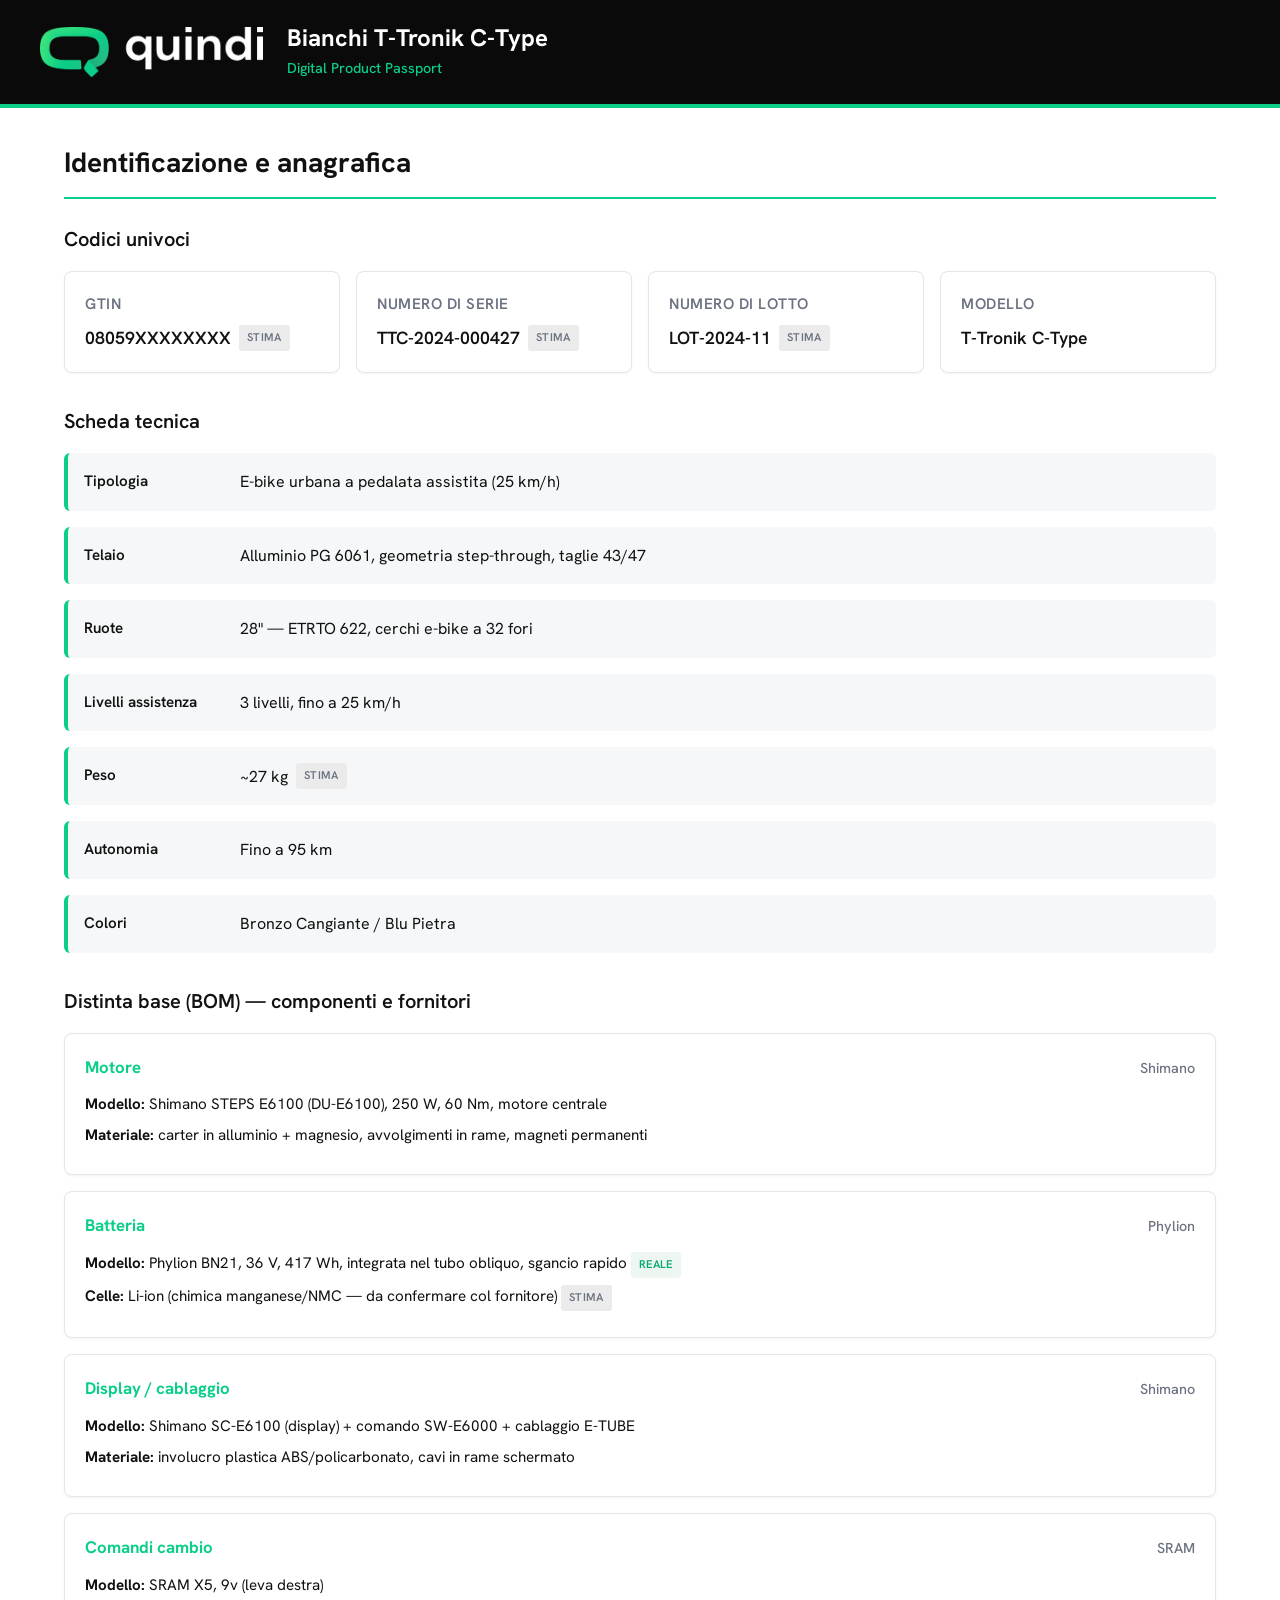
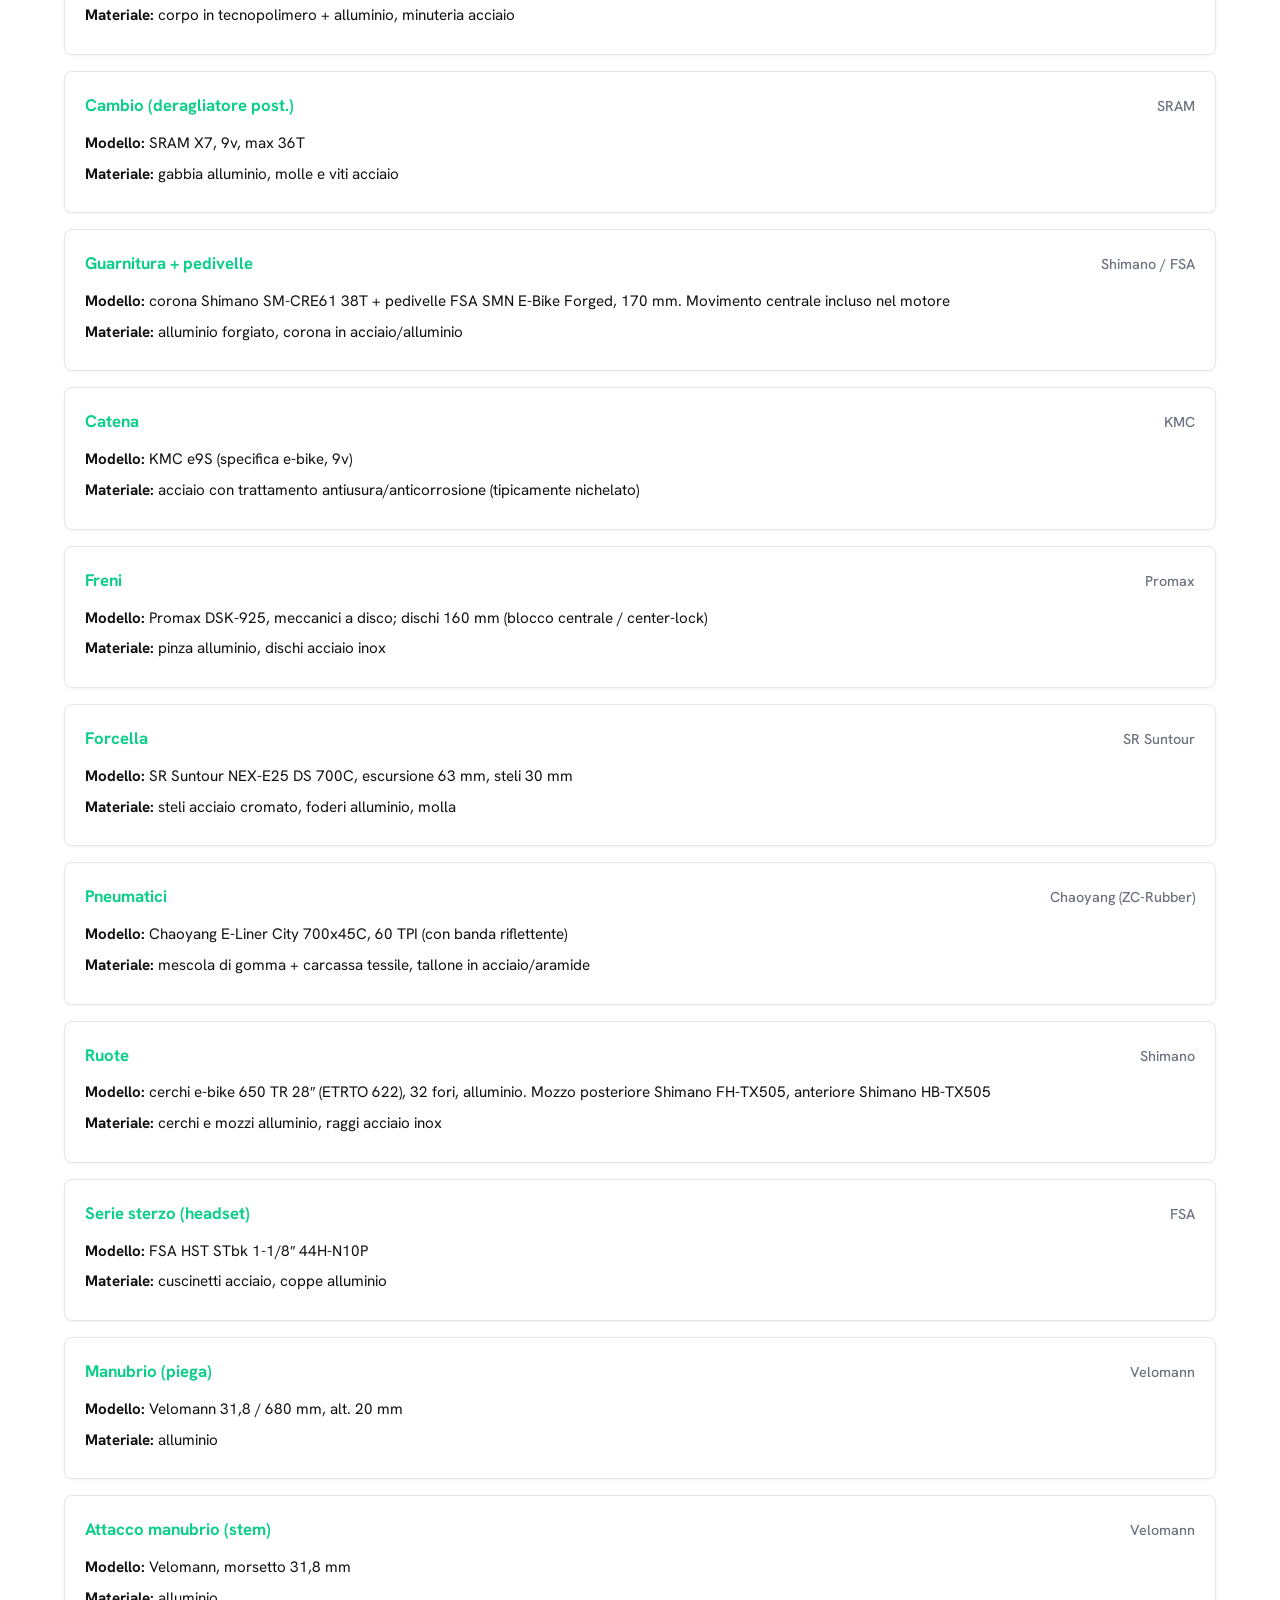
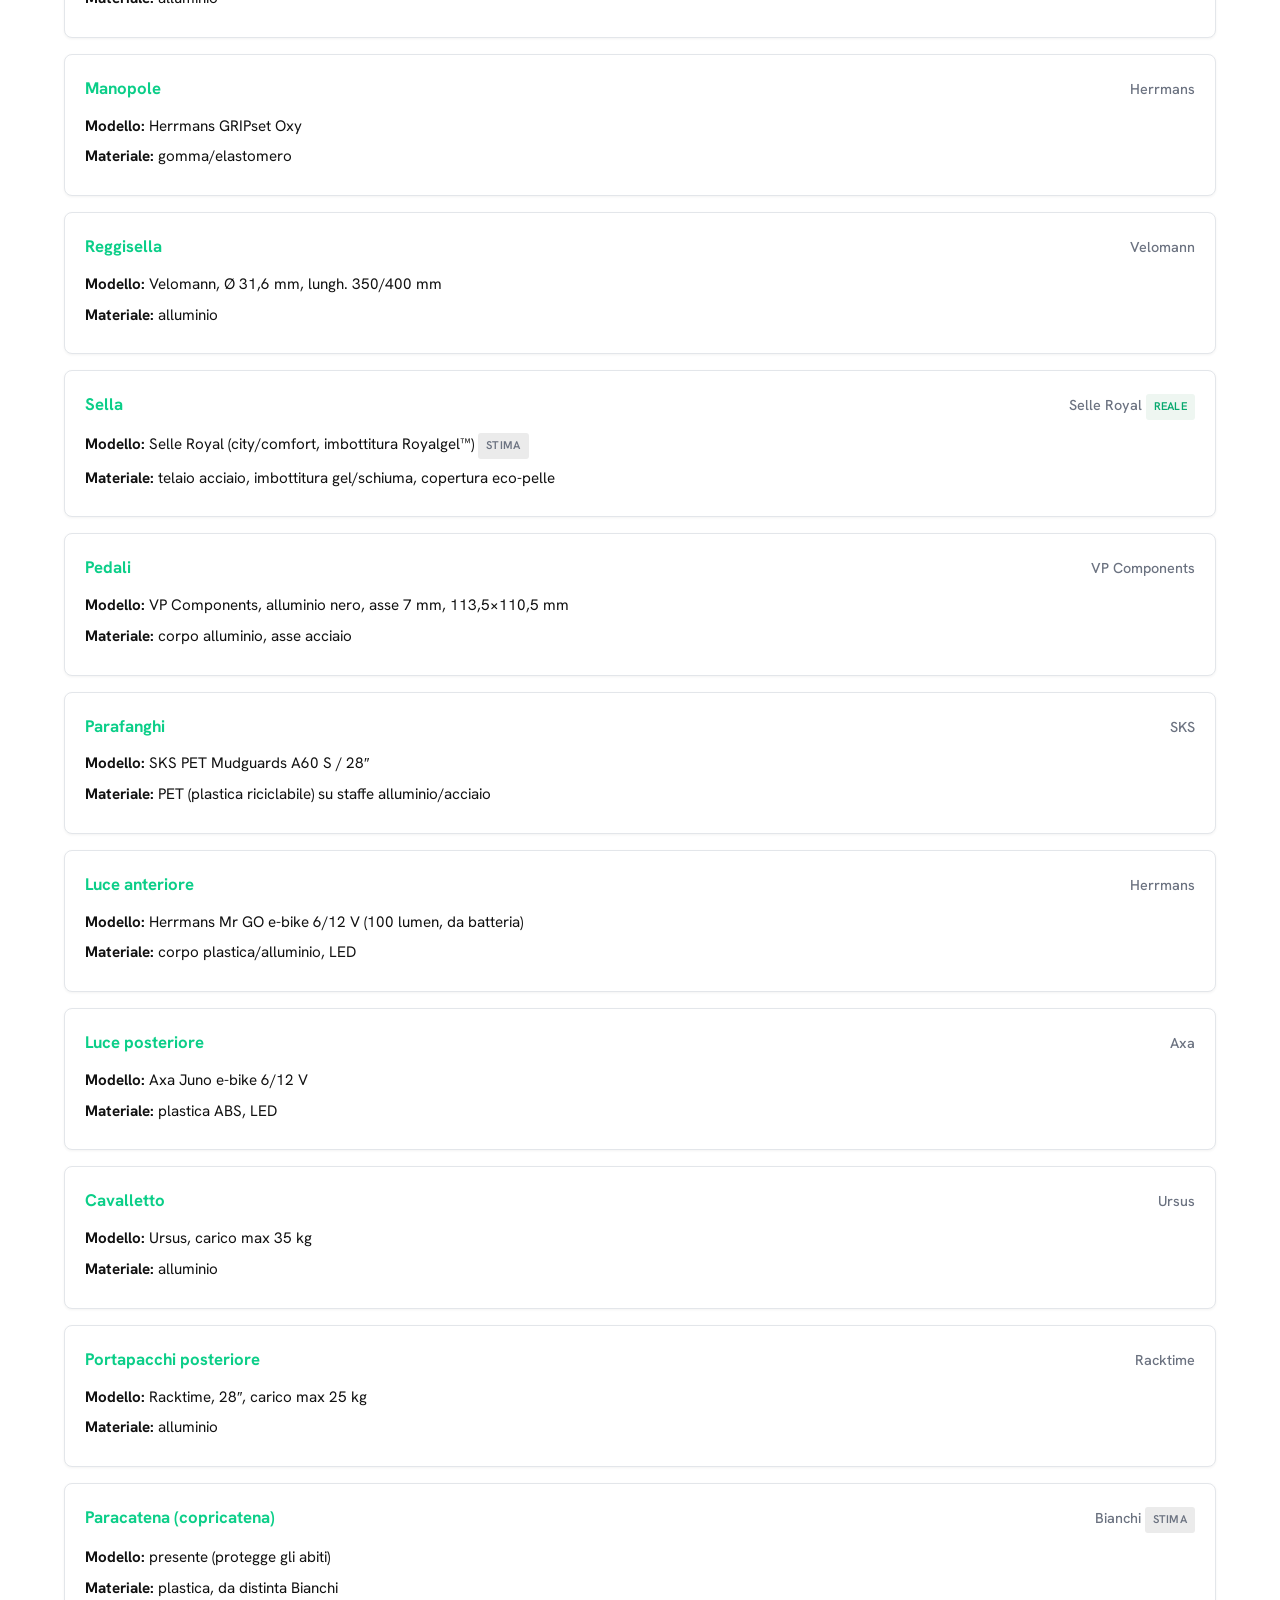
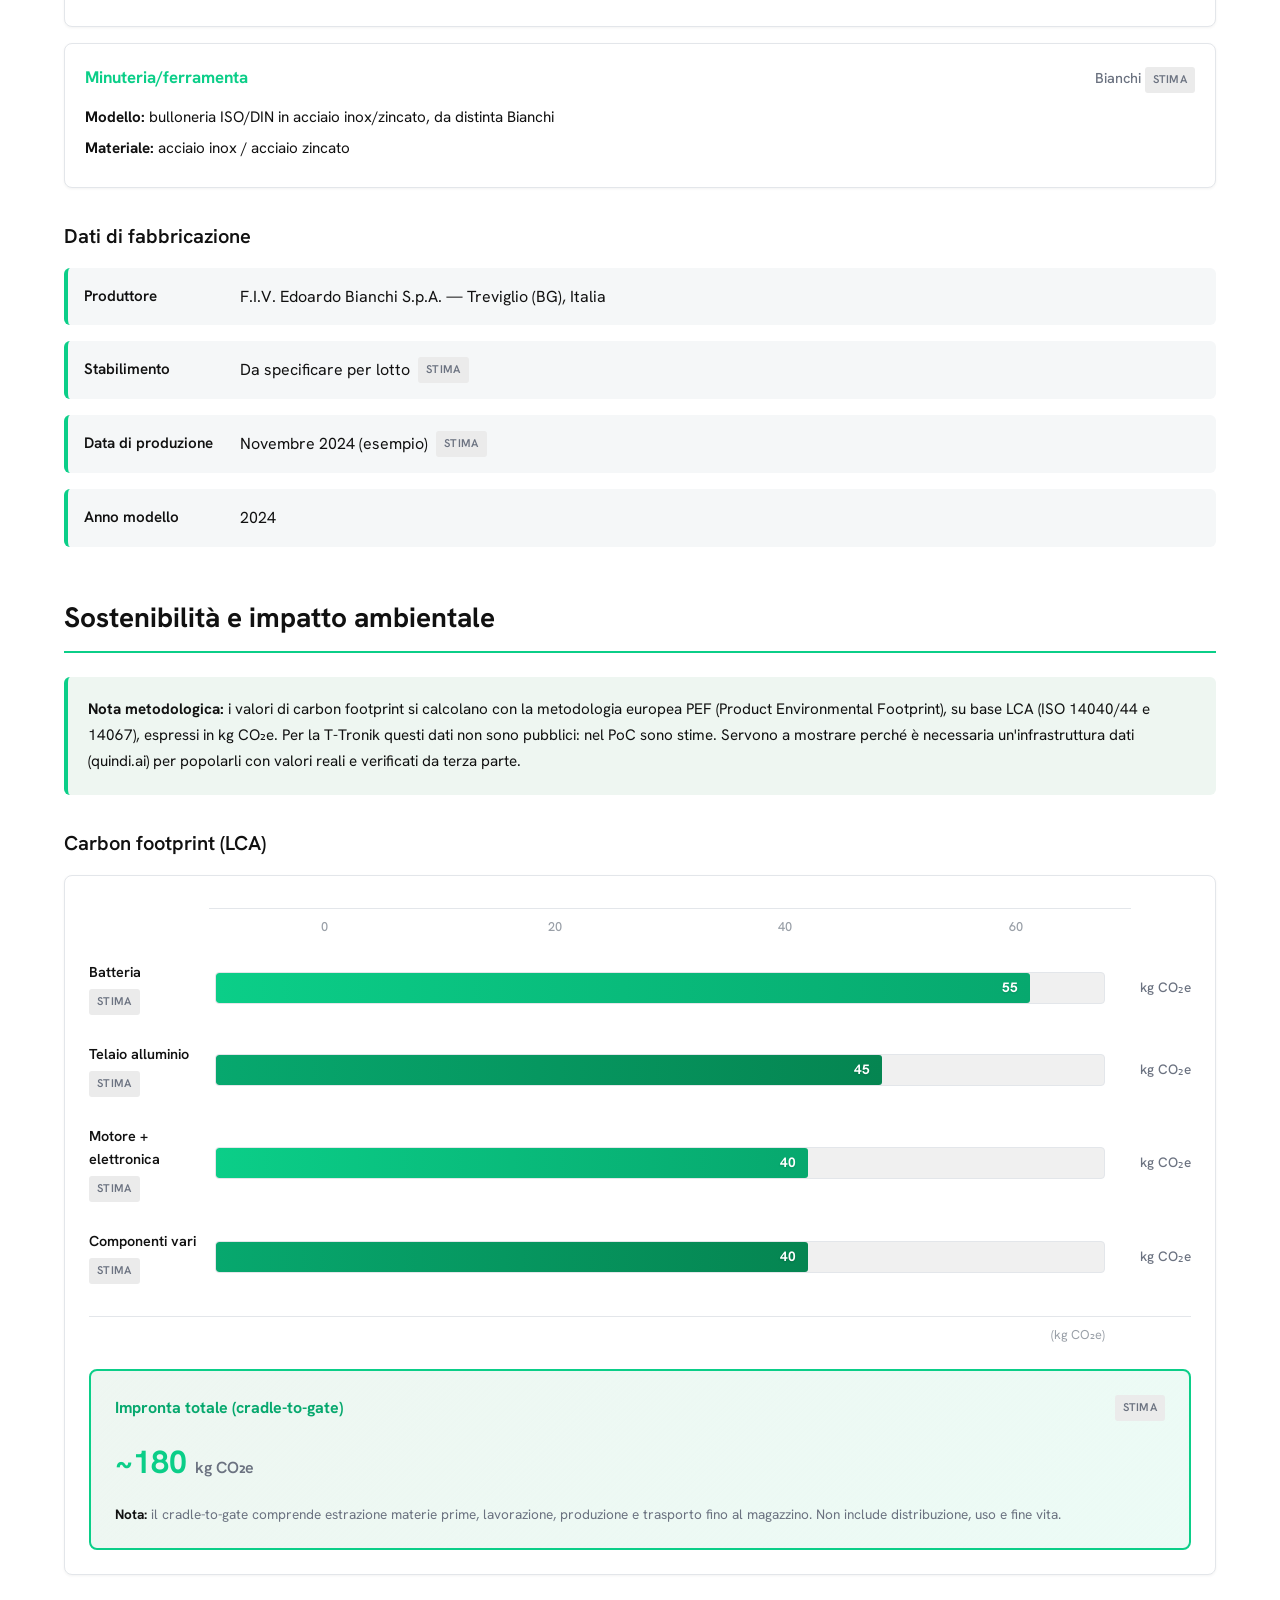
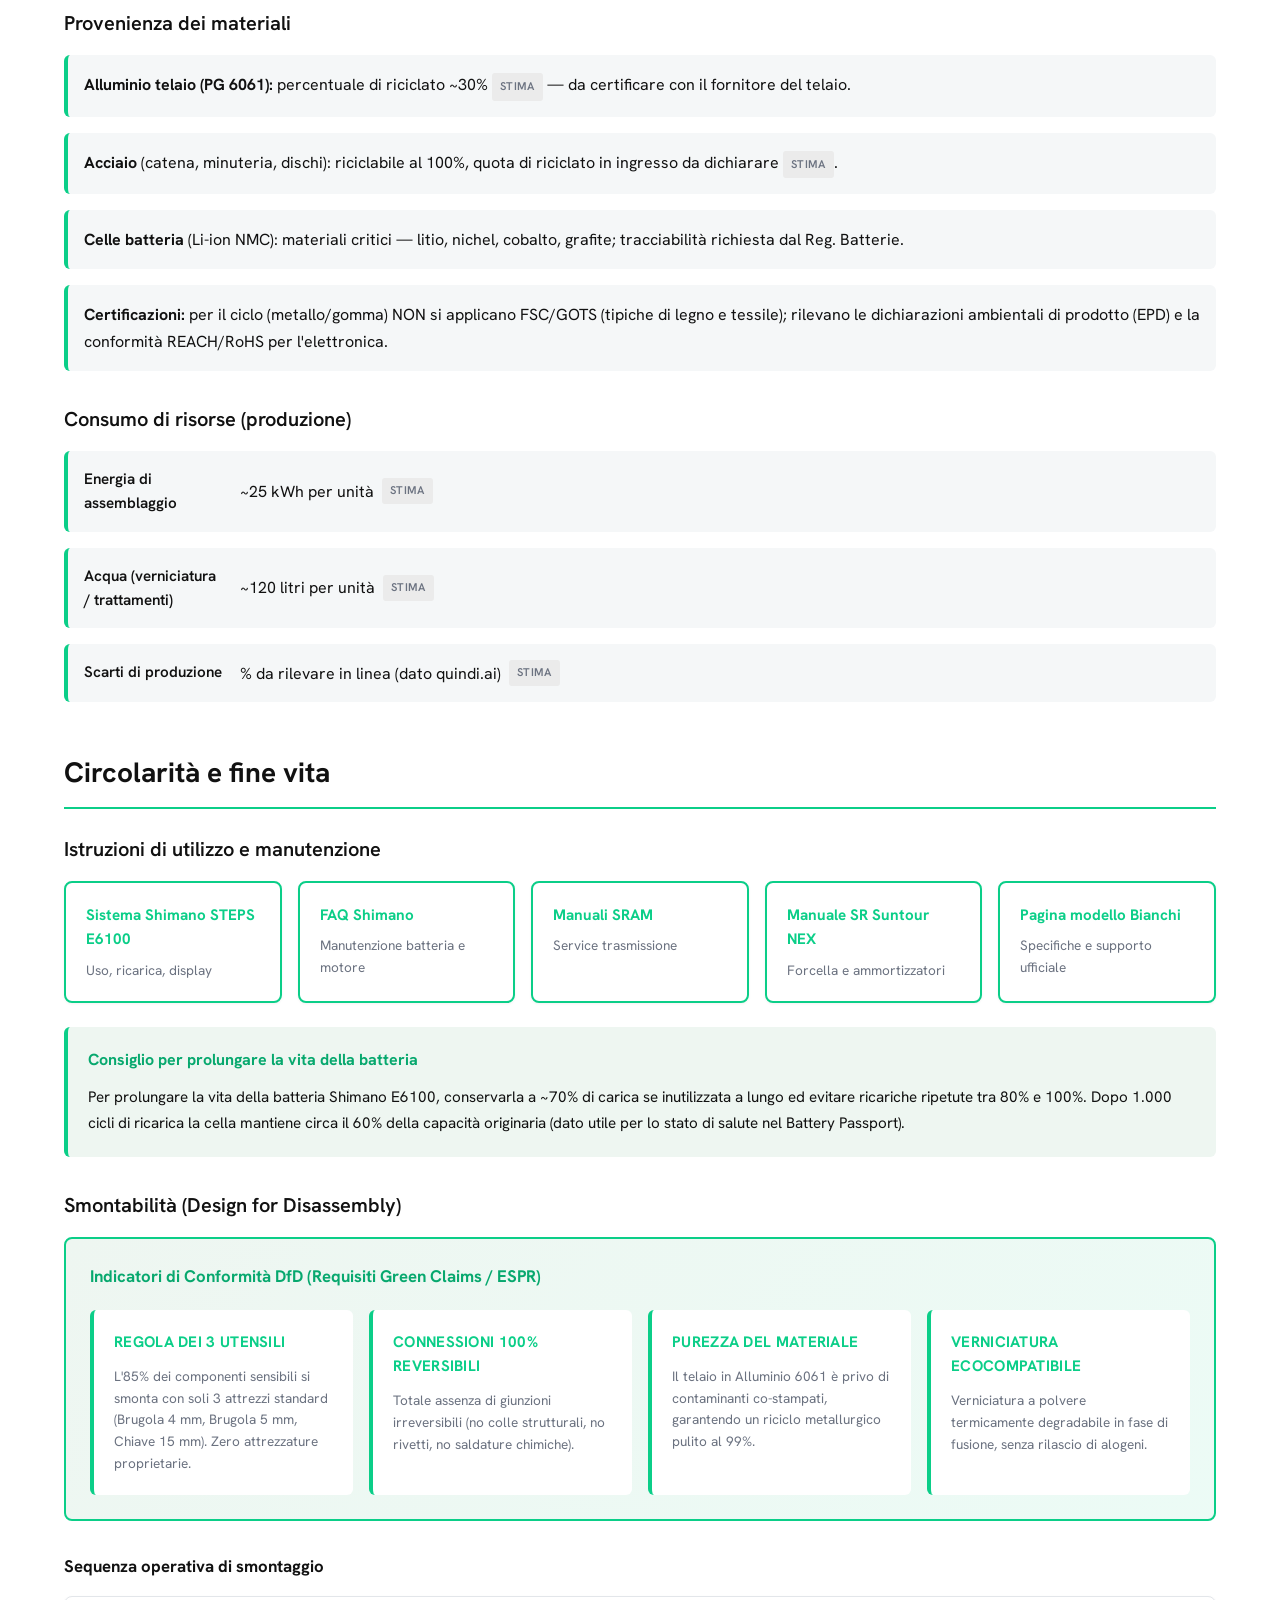
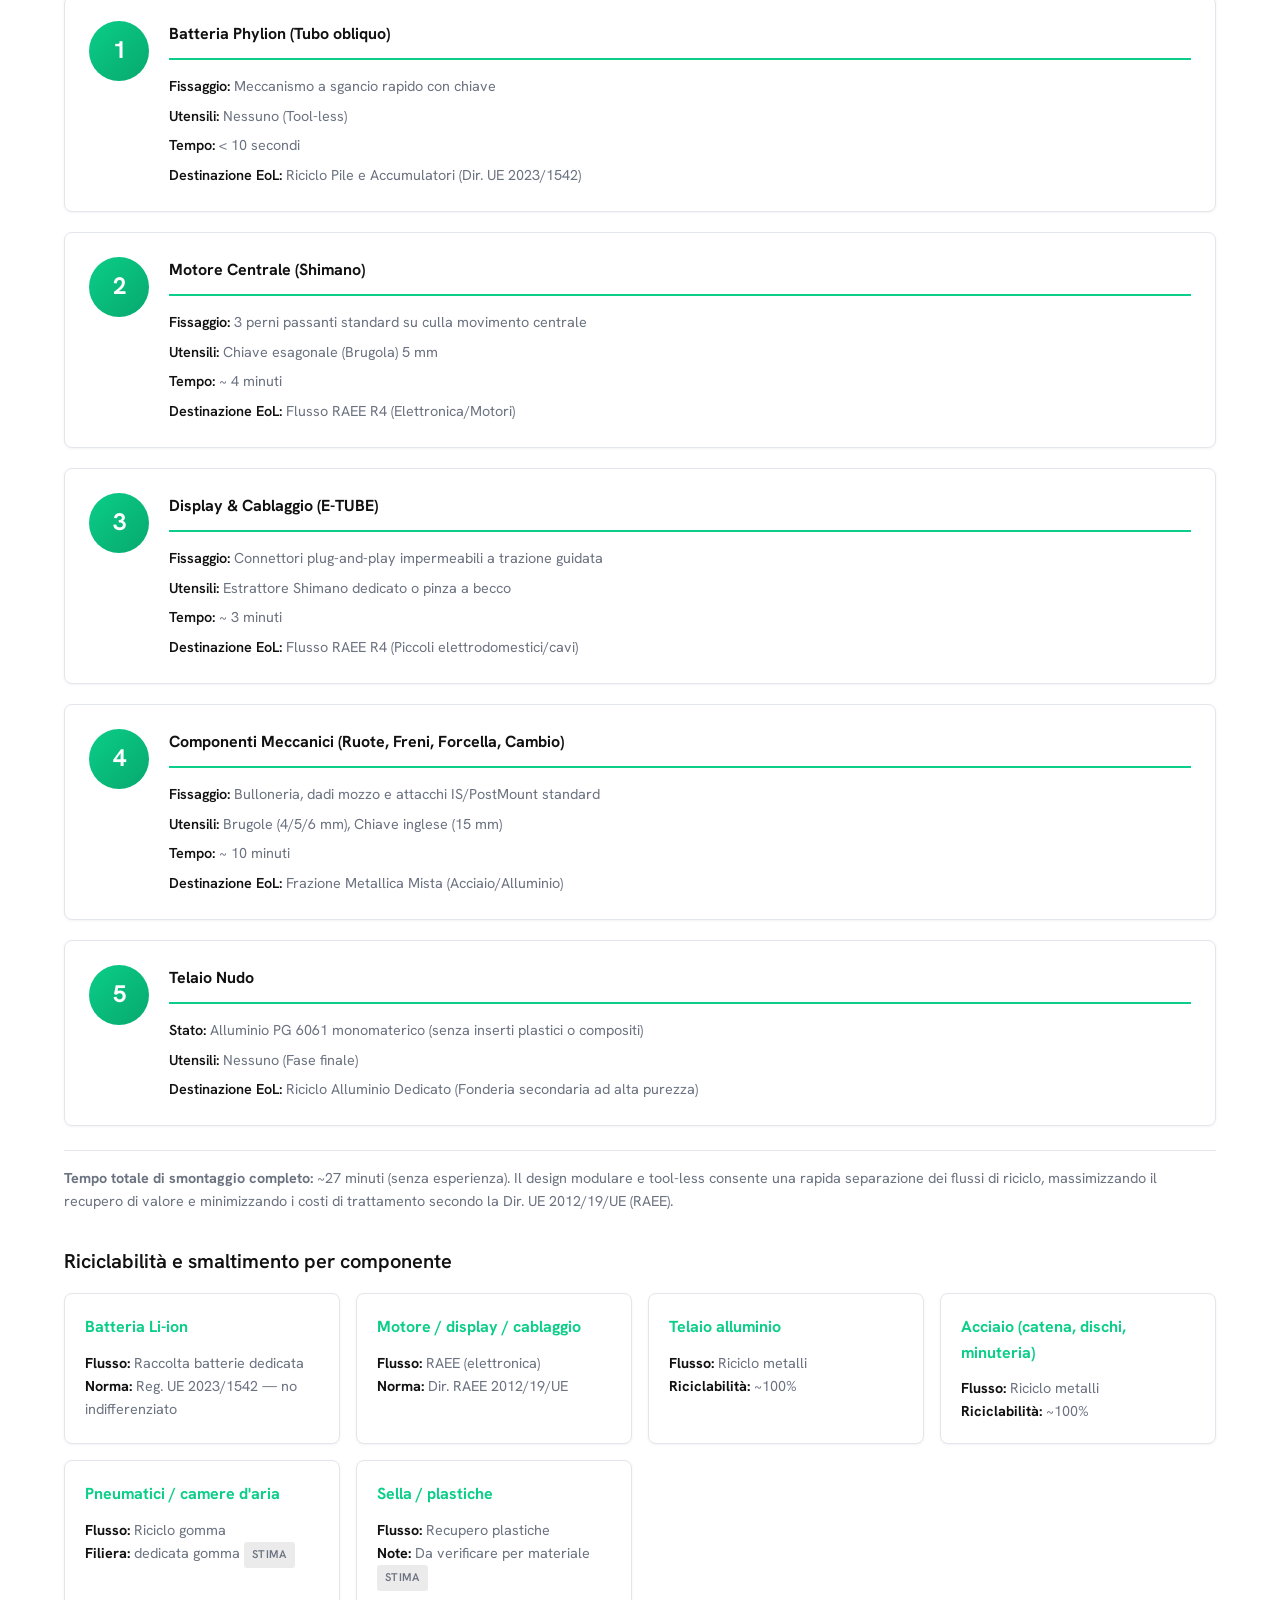
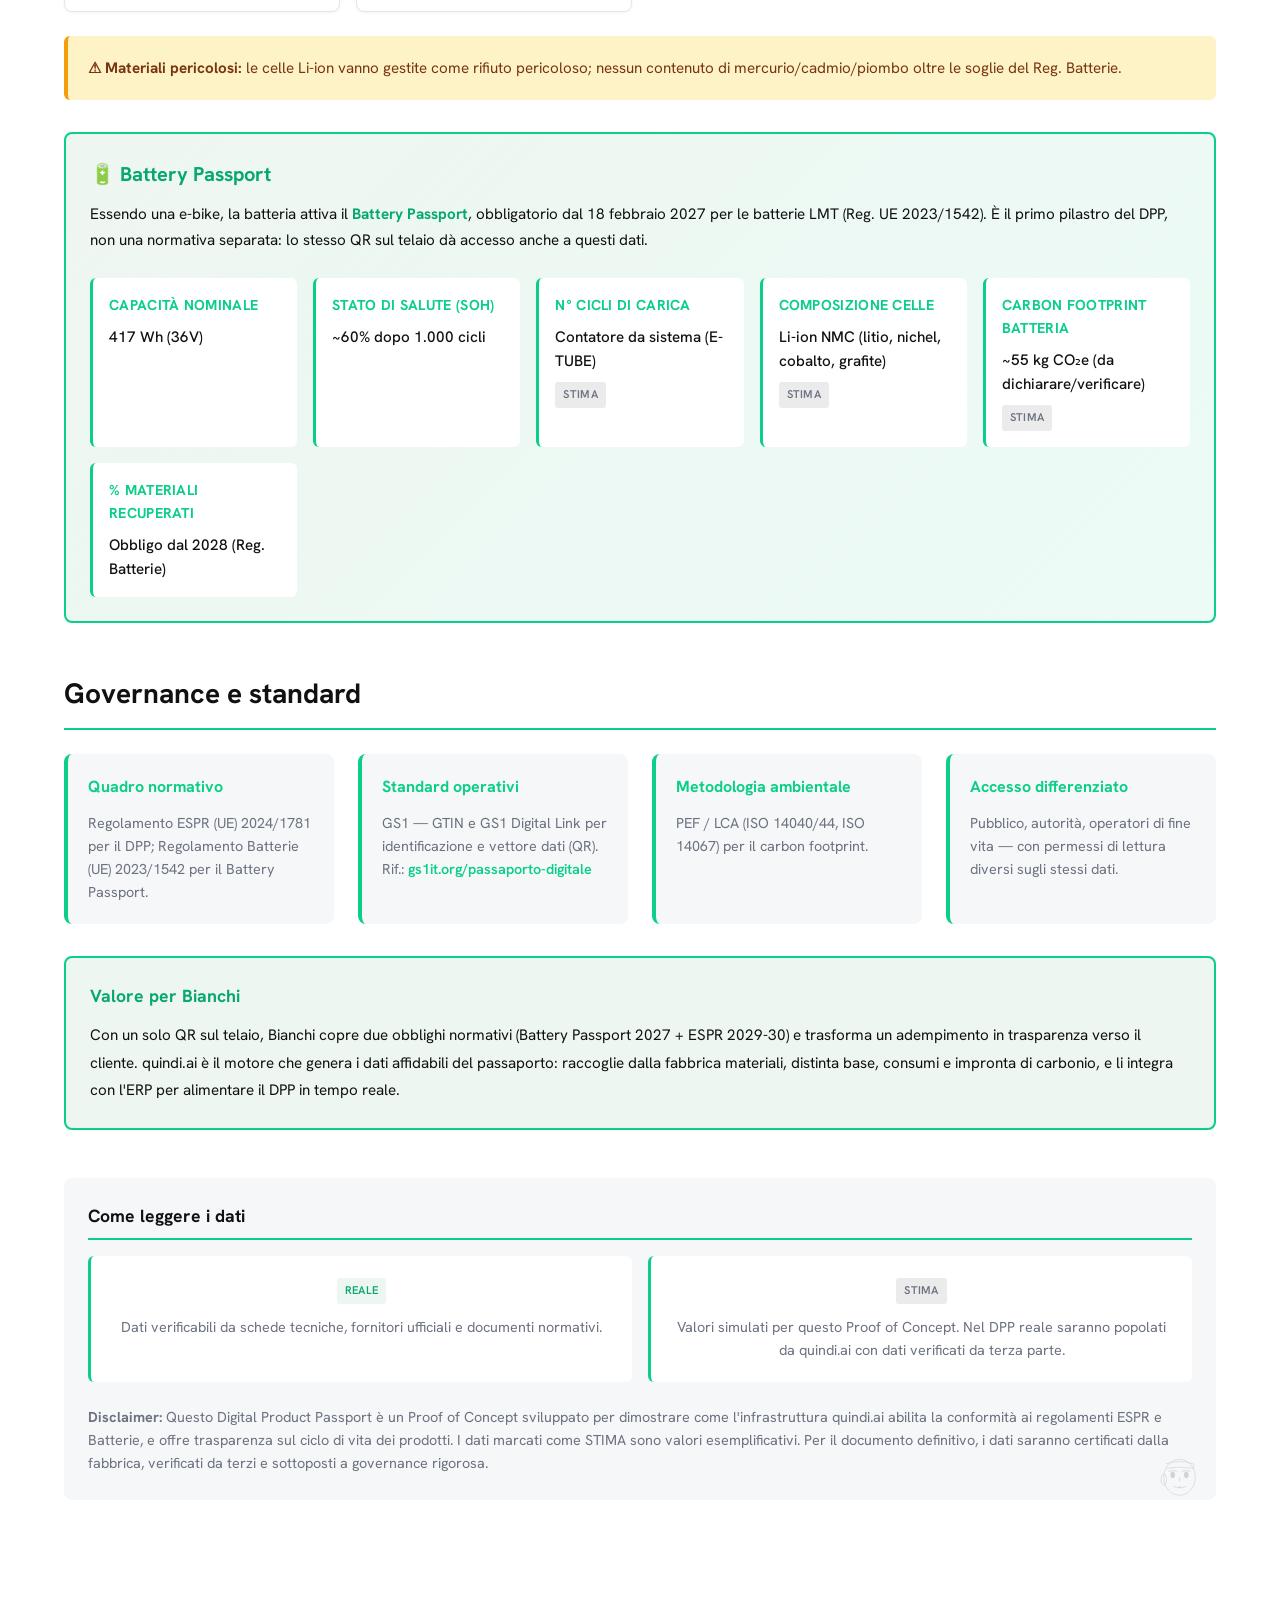
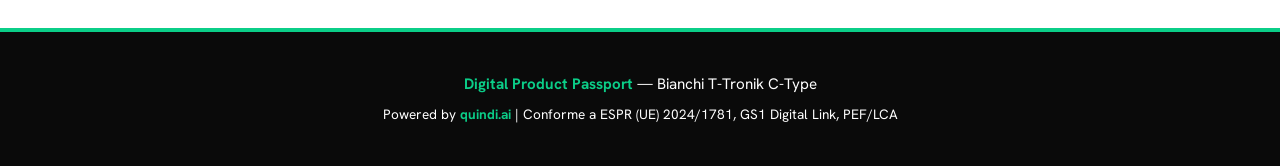
==== commit 5976e93c: "Multi-page refactor: Convert single-page DPP to modular structure with 5 content pages and collapsib" ====
--- a/index.html
+++ b/index.html
@@ -3,7 +3,7 @@
 <head>
   <meta charset="UTF-8">
   <meta name="viewport" content="width=device-width, initial-scale=1.0">
-  <title>Digital Product Passport — Bianchi T-Tronik C-Type Donna</title>
+  <title>Digital Product Passport — Bianchi T-Tronik C-Type</title>
   <link rel="stylesheet" href="style.css">
   <link rel="icon" href="assets/quindi-mark.png" type="image/png">
 </head>
@@ -14,10 +14,25 @@
   <div class="header-container">
     <img src="assets/quindi-logo-white.png" alt="quindi" class="logo">
     <div class="header-text">
-      <h1>Bianchi T-Tronik C-Type Donna</h1>
+      <h1>Bianchi T-Tronik C-Type</h1>
       <p class="tagline">Digital Product Passport</p>
     </div>
+    <!-- Hamburger Menu Button -->
+    <button class="menu-hamburger" id="menu-toggle" aria-label="Toggle menu">
+      <span></span>
+      <span></span>
+      <span></span>
+    </button>
   </div>
+
+  <!-- Mobile Menu -->
+  <nav class="menu-items" id="menu-items">
+    <a href="#identificazione">Identificazione e anagrafica</a>
+    <a href="#sostenibilita">Sostenibilità e impatto ambientale</a>
+    <a href="#circolarita">Circolarità e fine vita</a>
+    <a href="#governance">Governance e standard</a>
+    <a href="#final-notes">Come leggere</a>
+  </nav>
 </header>
 
 <main class="container">
@@ -43,7 +58,7 @@
         </div>
         <div class="info-card">
           <h4>Modello</h4>
-          <p class="value">T-Tronik C-Type Donna</p>
+          <p class="value">T-Tronik C-Type</p>
         </div>
       </div>
     </div>
@@ -747,10 +762,39 @@
 <!-- FOOTER -->
 <footer class="footer">
   <div class="footer-content">
-    <p><strong>Digital Product Passport</strong> — Bianchi T-Tronik C-Type Donna</p>
+    <p><strong>Digital Product Passport</strong> — Bianchi T-Tronik C-Type</p>
     <p style="font-size: 0.85rem; margin-top: 0.5rem;">Powered by <strong>quindi.ai</strong> | Conforme a ESPR (UE) 2024/1781, GS1 Digital Link, PEF/LCA</p>
   </div>
 </footer>
 
+<!-- Menu Toggle Script -->
+<script>
+  const menuToggle = document.getElementById('menu-toggle');
+  const menuItems = document.getElementById('menu-items');
+  const menuLinks = document.querySelectorAll('.menu-items a');
+
+  // Toggle menu quando clicchi l'hamburger
+  menuToggle.addEventListener('click', () => {
+    menuToggle.classList.toggle('active');
+    menuItems.classList.toggle('menu-open');
+  });
+
+  // Chiudi menu quando clicchi su un link
+  menuLinks.forEach(link => {
+    link.addEventListener('click', () => {
+      menuToggle.classList.remove('active');
+      menuItems.classList.remove('menu-open');
+    });
+  });
+
+  // Chiudi menu quando clicchi fuori dal menu
+  document.addEventListener('click', (e) => {
+    if (!e.target.closest('.header') && menuItems.classList.contains('menu-open')) {
+      menuToggle.classList.remove('active');
+      menuItems.classList.remove('menu-open');
+    }
+  });
+</script>
+
 </body>
 </html>
--- a/style.css
+++ b/style.css
@@ -41,6 +41,16 @@
   color: white;
   padding: 1.5rem;
   border-bottom: 4px solid var(--color-primary);
+  position: relative;
+}
+
+/* Header Sticky on Mobile */
+@media (max-width: 768px) {
+  .header {
+    position: sticky;
+    top: 0;
+    z-index: 100;
+  }
 }
 
 .header-container {
@@ -68,6 +78,89 @@
   font-size: 0.9rem;
   font-weight: 500;
   color: var(--color-primary);
+}
+
+/* HAMBURGER MENU */
+.menu-hamburger {
+  display: none;
+  flex-direction: column;
+  gap: 6px;
+  background: none;
+  border: none;
+  cursor: pointer;
+  margin-left: auto;
+  padding: 0.5rem;
+}
+
+.menu-hamburger span {
+  width: 28px;
+  height: 3px;
+  background-color: white;
+  border-radius: 2px;
+  transition: all 0.3s ease;
+}
+
+.menu-hamburger.active span:nth-child(1) {
+  transform: rotate(45deg) translate(10px, 10px);
+}
+
+.menu-hamburger.active span:nth-child(2) {
+  opacity: 0;
+}
+
+.menu-hamburger.active span:nth-child(3) {
+  transform: rotate(-45deg) translate(7px, -7px);
+}
+
+/* MOBILE MENU */
+.menu-items {
+  display: none;
+  position: fixed;
+  top: 0;
+  left: 0;
+  width: 100%;
+  height: 100vh;
+  background-color: rgba(0, 0, 0, 0.95);
+  backdrop-filter: blur(5px);
+  flex-direction: column;
+  gap: 0;
+  padding-top: 80px;
+  z-index: 999;
+  animation: slideIn 0.3s ease;
+}
+
+.menu-items.menu-open {
+  display: flex;
+}
+
+@keyframes slideIn {
+  from {
+    opacity: 0;
+    transform: translateY(-20px);
+  }
+  to {
+    opacity: 1;
+    transform: translateY(0);
+  }
+}
+
+.menu-items a {
+  padding: 1.5rem 1.5rem;
+  color: white;
+  text-decoration: none;
+  font-size: 1.1rem;
+  font-weight: 500;
+  border-bottom: 1px solid rgba(255, 255, 255, 0.1);
+  transition: background-color 0.2s ease;
+}
+
+.menu-items a:hover {
+  background-color: var(--color-primary);
+  color: var(--color-text-main);
+}
+
+.menu-items a:active {
+  background-color: var(--color-primary-dark);
 }
 
 /* MAIN CONTAINER */
@@ -813,6 +906,94 @@
   font-size: 0.95rem;
 }
 
+/* HOME PAGE */
+.home-section {
+  margin-bottom: 2rem;
+}
+
+.home-content {
+  display: grid;
+  gap: 2rem;
+  align-items: center;
+}
+
+.home-image {
+  text-align: center;
+}
+
+.home-image img {
+  max-width: 100%;
+  height: auto;
+  border-radius: 8px;
+  box-shadow: 0 4px 12px rgba(0, 0, 0, 0.1);
+}
+
+.home-intro {
+  background-color: var(--color-primary-tint);
+  border: 2px solid var(--color-primary);
+  border-radius: 8px;
+  padding: 2rem;
+}
+
+.home-intro p {
+  color: var(--color-text-main);
+  font-size: 1rem;
+  line-height: 1.8;
+  margin: 0;
+}
+
+.home-cta {
+  text-align: center;
+}
+
+/* PAGE NAVIGATION */
+.page-navigation {
+  margin-top: 4rem;
+  padding-top: 2rem;
+  border-top: 2px solid var(--color-border);
+  display: flex;
+  justify-content: center;
+  gap: 1.5rem;
+  flex-wrap: wrap;
+}
+
+.next-page-button,
+.prev-page-button {
+  display: inline-flex;
+  align-items: center;
+  gap: 0.5rem;
+  background: linear-gradient(135deg, var(--color-primary) 0%, var(--color-primary-dark) 100%);
+  color: white;
+  padding: 0.75rem 1.25rem;
+  border-radius: 6px;
+  text-decoration: none;
+  font-weight: 600;
+  font-size: 0.9rem;
+  transition: all 0.3s ease;
+  box-shadow: 0 2px 8px rgba(11, 206, 136, 0.2);
+}
+
+.next-page-button:hover,
+.prev-page-button:hover {
+  transform: translateX(3px);
+  box-shadow: 0 4px 12px rgba(11, 206, 136, 0.3);
+}
+
+.prev-page-button:hover {
+  transform: translateX(-3px);
+}
+
+.next-arrow,
+.prev-arrow {
+  font-size: 1rem;
+  font-weight: 700;
+}
+
+.next-text,
+.prev-text {
+  display: inline;
+}
+
 /* FINAL NOTES */
 .final-notes {
   background-color: var(--color-bg-alt);
@@ -893,6 +1074,79 @@
   color: var(--color-primary);
 }
 
+/* COLLAPSIBLE SECTIONS */
+.collapsible-section {
+  margin-bottom: 1.5rem;
+}
+
+.collapsible-header {
+  display: flex;
+  align-items: center;
+  justify-content: space-between;
+  background-color: var(--color-bg-alt);
+  border: 2px solid var(--color-border);
+  border-radius: 6px;
+  padding: 1.25rem;
+  cursor: pointer;
+  transition: all 0.3s ease;
+  font-size: 1rem;
+  font-weight: 600;
+  color: var(--color-text-main);
+  border: none;
+  width: 100%;
+  text-align: left;
+}
+
+.collapsible-header:hover {
+  background-color: var(--color-primary-tint);
+  border-color: var(--color-primary);
+}
+
+.collapsible-header:focus {
+  outline: 2px solid var(--color-primary);
+  outline-offset: 2px;
+}
+
+.collapsible-title {
+  flex: 1;
+  display: flex;
+  align-items: center;
+  gap: 0.75rem;
+}
+
+.collapsible-arrow {
+  display: inline-flex;
+  align-items: center;
+  justify-content: center;
+  width: 24px;
+  height: 24px;
+  font-size: 1.2rem;
+  transition: transform 0.3s ease;
+  color: var(--color-primary);
+  flex-shrink: 0;
+}
+
+.collapsible-header.active .collapsible-arrow {
+  transform: rotate(180deg);
+}
+
+.collapsible-content {
+  max-height: 0;
+  overflow: hidden;
+  opacity: 0;
+  transition: max-height 0.3s ease, opacity 0.3s ease, padding 0.3s ease;
+  border: 2px solid var(--color-border);
+  border-top: none;
+  border-radius: 0 0 6px 6px;
+}
+
+.collapsible-content.active {
+  max-height: 7000px;
+  opacity: 1;
+  padding: 1.25rem;
+  border-color: var(--color-primary);
+}
+
 /* RESPONSIVE ADJUSTMENTS */
 @media (max-width: 768px) {
   .header-container {
@@ -907,6 +1161,11 @@
     font-size: 1.25rem;
   }
 
+  /* Hamburger Menu Responsive */
+  .menu-hamburger {
+    display: flex;
+  }
+
   .container {
     padding: 1.5rem 1rem;
   }
@@ -1020,8 +1279,9 @@
   }
 
   .header-container {
-    flex-direction: column;
-    align-items: flex-start;
+    flex-direction: row;
+    align-items: center;
+    justify-content: space-between;
   }
 
   .logo {
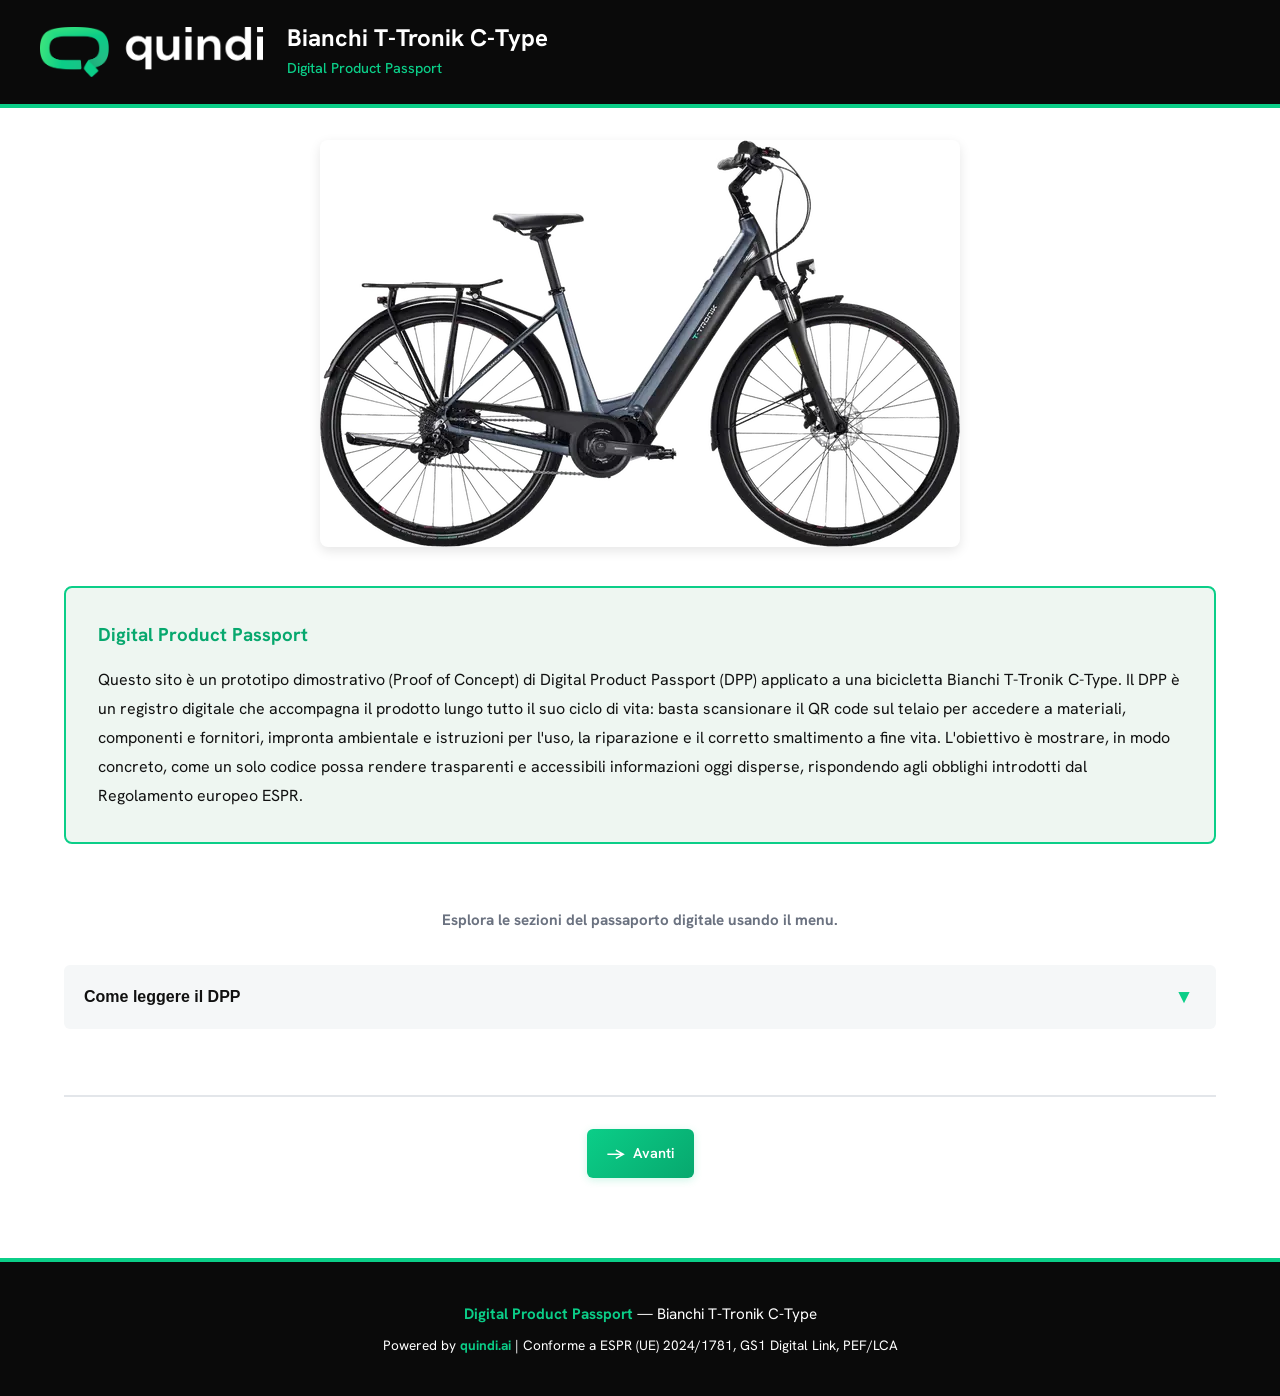
==== commit 9961068b: "Fix: Replace index.html with home page content for GitHub Pages default entry point" ====
--- a/index.html
+++ b/index.html
@@ -27,736 +27,95 @@
 
   <!-- Mobile Menu -->
   <nav class="menu-items" id="menu-items">
-    <a href="#identificazione">Identificazione e anagrafica</a>
-    <a href="#sostenibilita">Sostenibilità e impatto ambientale</a>
-    <a href="#circolarita">Circolarità e fine vita</a>
-    <a href="#governance">Governance e standard</a>
-    <a href="#final-notes">Come leggere</a>
+    <a href="index.html">Home</a>
+    <a href="identificazione.html">Identificazione e anagrafica</a>
+    <a href="sostenibilita.html">Sostenibilità e impatto ambientale</a>
+    <a href="circolarita.html">Circolarità e fine vita</a>
+    <a href="governance.html">Governance e standard</a>
   </nav>
 </header>
 
 <main class="container">
+  <section class="section home-section">
+    <div class="home-content">
+      <!-- Immagine della bicicletta -->
+      <div class="home-image">
+        <img src="assets/bianchi-tronik.webp" alt="Bianchi T-Tronik C-Type">
+      </div>
 
-  <!-- SEZIONE 1: IDENTIFICAZIONE -->
-  <section id="identificazione" class="section">
-    <h2>Identificazione e anagrafica</h2>
+      <!-- Testo introduttivo -->
+      <div class="home-intro">
+        <h3 style="margin-bottom: 1rem; color: var(--color-primary-dark);">Digital Product Passport</h3>
+        <p>
+          Questo sito è un prototipo dimostrativo (Proof of Concept) di Digital Product Passport (DPP) applicato a una bicicletta Bianchi T-Tronik C-Type. Il DPP è un registro digitale che accompagna il prodotto lungo tutto il suo ciclo di vita: basta scansionare il QR code sul telaio per accedere a materiali, componenti e fornitori, impronta ambientale e istruzioni per l'uso, la riparazione e il corretto smaltimento a fine vita. L'obiettivo è mostrare, in modo concreto, come un solo codice possa rendere trasparenti e accessibili informazioni oggi disperse, rispondendo agli obblighi introdotti dal Regolamento europeo ESPR.
+        </p>
+      </div>
 
-    <div class="subsection">
-      <h3>Codici univoci</h3>
-      <div class="card-grid">
-        <div class="info-card">
-          <h4>GTIN</h4>
-          <p class="value">08059XXXXXXXX <span class="badge badge-stima">Stima</span></p>
-        </div>
-        <div class="info-card">
-          <h4>Numero di serie</h4>
-          <p class="value">TTC-2024-000427 <span class="badge badge-stima">Stima</span></p>
-        </div>
-        <div class="info-card">
-          <h4>Numero di lotto</h4>
-          <p class="value">LOT-2024-11 <span class="badge badge-stima">Stima</span></p>
-        </div>
-        <div class="info-card">
-          <h4>Modello</h4>
-          <p class="value">T-Tronik C-Type</p>
-        </div>
+      <!-- Esplora le sezioni -->
+      <div class="home-cta">
+        <p style="margin-top: 2rem; font-size: 0.95rem; color: var(--color-text-secondary); text-align: center;">
+          <strong>Esplora le sezioni del passaporto digitale usando il menu.</strong>
+        </p>
       </div>
     </div>
+  </section>
 
-    <div class="subsection">
-      <h3>Scheda tecnica</h3>
-      <div class="specs-grid">
-        <div class="spec-item">
-          <span class="spec-label">Tipologia</span>
-          <span class="spec-value">E-bike urbana a pedalata assistita (25 km/h)</span>
-        </div>
-        <div class="spec-item">
-          <span class="spec-label">Telaio</span>
-          <span class="spec-value">Alluminio PG 6061, geometria step-through, taglie 43/47</span>
-        </div>
-        <div class="spec-item">
-          <span class="spec-label">Ruote</span>
-          <span class="spec-value">28" — ETRTO 622, cerchi e-bike a 32 fori</span>
-        </div>
-        <div class="spec-item">
-          <span class="spec-label">Livelli assistenza</span>
-          <span class="spec-value">3 livelli, fino a 25 km/h</span>
-        </div>
-        <div class="spec-item">
-          <span class="spec-label">Peso</span>
-          <span class="spec-value">~27 kg <span class="badge badge-stima">Stima</span></span>
-        </div>
-        <div class="spec-item">
-          <span class="spec-label">Autonomia</span>
-          <span class="spec-value">Fino a 95 km</span>
-        </div>
-        <div class="spec-item">
-          <span class="spec-label">Colori</span>
-          <span class="spec-value">Bronzo Cangiante / Blu Pietra</span>
-        </div>
-      </div>
-    </div>
+  <!-- Come leggere il DPP Section -->
+  <section class="section">
+    <div class="collapsible-section">
+      <button class="collapsible-header" onclick="toggleCollapsible(this)">
+        <span class="collapsible-title">
+          <h3 style="margin: 0; font-size: 1rem;">Come leggere il DPP</h3>
+        </span>
+        <span class="collapsible-arrow">▼</span>
+      </button>
+      <div class="collapsible-content">
+        <div class="final-notes" style="background-color: transparent; border-radius: 0; padding: 0; margin-top: 0;">
+          <div class="notes-grid">
+            <div class="note-item">
+              <span class="badge badge-reale">Reale</span>
+              <p>Dati verificabili da schede tecniche, fornitori ufficiali e documenti normativi.</p>
+            </div>
+            <div class="note-item">
+              <span class="badge badge-stima">Stima</span>
+              <p>Valori simulati per questo Proof of Concept. Nel DPP reale saranno popolati da quindi.ai con dati verificati da terza parte.</p>
+            </div>
+          </div>
+          <p style="margin-top: 1.5rem; font-size: 0.9rem; color: #6B7280; line-height: 1.6; position: relative;">
+            <strong>Disclaimer:</strong> Questo Digital Product Passport è un Proof of Concept sviluppato per dimostrare come l'infrastruttura quindi.ai abilita la conformità ai regolamenti ESPR e Batterie, e offre trasparenza sul ciclo di vita dei prodotti. I dati marcati come STIMA sono valori esemplificativi. Per il documento definitivo, i dati saranno certificati dalla fabbrica, verificati da terzi e sottoposti a governance rigorosa.
 
-    <div class="subsection">
-      <h3>Distinta base (BOM) — componenti e fornitori</h3>
-      <div class="bom-list">
-        <div class="bom-item">
-          <div class="bom-header">
-            <h4>Motore</h4>
-            <span class="bom-supplier">Shimano</span>
-          </div>
-          <p class="bom-model"><strong>Modello:</strong> Shimano STEPS E6100 (DU-E6100), 250 W, 60 Nm, motore centrale</p>
-          <p class="bom-material"><strong>Materiale:</strong> carter in alluminio + magnesio, avvolgimenti in rame, magneti permanenti</p>
-        </div>
-
-        <div class="bom-item">
-          <div class="bom-header">
-            <h4>Batteria</h4>
-            <span class="bom-supplier">Phylion</span>
-          </div>
-          <p class="bom-model"><strong>Modello:</strong> Phylion BN21, 36 V, 417 Wh, integrata nel tubo obliquo, sgancio rapido <span class="badge badge-reale">Reale</span></p>
-          <p class="bom-material"><strong>Celle:</strong> Li-ion (chimica manganese/NMC — da confermare col fornitore) <span class="badge badge-stima">Stima</span></p>
-        </div>
-
-        <div class="bom-item">
-          <div class="bom-header">
-            <h4>Display / cablaggio</h4>
-            <span class="bom-supplier">Shimano</span>
-          </div>
-          <p class="bom-model"><strong>Modello:</strong> Shimano SC-E6100 (display) + comando SW-E6000 + cablaggio E-TUBE</p>
-          <p class="bom-material"><strong>Materiale:</strong> involucro plastica ABS/policarbonato, cavi in rame schermato</p>
-        </div>
-
-        <div class="bom-item">
-          <div class="bom-header">
-            <h4>Comandi cambio</h4>
-            <span class="bom-supplier">SRAM</span>
-          </div>
-          <p class="bom-model"><strong>Modello:</strong> SRAM X5, 9v (leva destra)</p>
-          <p class="bom-material"><strong>Materiale:</strong> corpo in tecnopolimero + alluminio, minuteria acciaio</p>
-        </div>
-
-        <div class="bom-item">
-          <div class="bom-header">
-            <h4>Cambio (deragliatore post.)</h4>
-            <span class="bom-supplier">SRAM</span>
-          </div>
-          <p class="bom-model"><strong>Modello:</strong> SRAM X7, 9v, max 36T</p>
-          <p class="bom-material"><strong>Materiale:</strong> gabbia alluminio, molle e viti acciaio</p>
-        </div>
-
-        <div class="bom-item">
-          <div class="bom-header">
-            <h4>Guarnitura + pedivelle</h4>
-            <span class="bom-supplier">Shimano / FSA</span>
-          </div>
-          <p class="bom-model"><strong>Modello:</strong> corona Shimano SM-CRE61 38T + pedivelle FSA SMN E-Bike Forged, 170 mm. Movimento centrale incluso nel motore</p>
-          <p class="bom-material"><strong>Materiale:</strong> alluminio forgiato, corona in acciaio/alluminio</p>
-        </div>
-
-        <div class="bom-item">
-          <div class="bom-header">
-            <h4>Catena</h4>
-            <span class="bom-supplier">KMC</span>
-          </div>
-          <p class="bom-model"><strong>Modello:</strong> KMC e9S (specifica e-bike, 9v)</p>
-          <p class="bom-material"><strong>Materiale:</strong> acciaio con trattamento antiusura/anticorrosione (tipicamente nichelato)</p>
-        </div>
-
-        <div class="bom-item">
-          <div class="bom-header">
-            <h4>Freni</h4>
-            <span class="bom-supplier">Promax</span>
-          </div>
-          <p class="bom-model"><strong>Modello:</strong> Promax DSK-925, meccanici a disco; dischi 160 mm (blocco centrale / center-lock)</p>
-          <p class="bom-material"><strong>Materiale:</strong> pinza alluminio, dischi acciaio inox</p>
-        </div>
-
-        <div class="bom-item">
-          <div class="bom-header">
-            <h4>Forcella</h4>
-            <span class="bom-supplier">SR Suntour</span>
-          </div>
-          <p class="bom-model"><strong>Modello:</strong> SR Suntour NEX-E25 DS 700C, escursione 63 mm, steli 30 mm</p>
-          <p class="bom-material"><strong>Materiale:</strong> steli acciaio cromato, foderi alluminio, molla</p>
-        </div>
-
-        <div class="bom-item">
-          <div class="bom-header">
-            <h4>Pneumatici</h4>
-            <span class="bom-supplier">Chaoyang (ZC-Rubber)</span>
-          </div>
-          <p class="bom-model"><strong>Modello:</strong> Chaoyang E-Liner City 700x45C, 60 TPI (con banda riflettente)</p>
-          <p class="bom-material"><strong>Materiale:</strong> mescola di gomma + carcassa tessile, tallone in acciaio/aramide</p>
-        </div>
-
-        <div class="bom-item">
-          <div class="bom-header">
-            <h4>Ruote</h4>
-            <span class="bom-supplier">Shimano</span>
-          </div>
-          <p class="bom-model"><strong>Modello:</strong> cerchi e-bike 650 TR 28″ (ETRTO 622), 32 fori, alluminio. Mozzo posteriore Shimano FH-TX505, anteriore Shimano HB-TX505</p>
-          <p class="bom-material"><strong>Materiale:</strong> cerchi e mozzi alluminio, raggi acciaio inox</p>
-        </div>
-
-        <div class="bom-item">
-          <div class="bom-header">
-            <h4>Serie sterzo (headset)</h4>
-            <span class="bom-supplier">FSA</span>
-          </div>
-          <p class="bom-model"><strong>Modello:</strong> FSA HST STbk 1-1/8″ 44H-N10P</p>
-          <p class="bom-material"><strong>Materiale:</strong> cuscinetti acciaio, coppe alluminio</p>
-        </div>
-
-        <div class="bom-item">
-          <div class="bom-header">
-            <h4>Manubrio (piega)</h4>
-            <span class="bom-supplier">Velomann</span>
-          </div>
-          <p class="bom-model"><strong>Modello:</strong> Velomann 31,8 / 680 mm, alt. 20 mm</p>
-          <p class="bom-material"><strong>Materiale:</strong> alluminio</p>
-        </div>
-
-        <div class="bom-item">
-          <div class="bom-header">
-            <h4>Attacco manubrio (stem)</h4>
-            <span class="bom-supplier">Velomann</span>
-          </div>
-          <p class="bom-model"><strong>Modello:</strong> Velomann, morsetto 31,8 mm</p>
-          <p class="bom-material"><strong>Materiale:</strong> alluminio</p>
-        </div>
-
-        <div class="bom-item">
-          <div class="bom-header">
-            <h4>Manopole</h4>
-            <span class="bom-supplier">Herrmans</span>
-          </div>
-          <p class="bom-model"><strong>Modello:</strong> Herrmans GRIPset Oxy</p>
-          <p class="bom-material"><strong>Materiale:</strong> gomma/elastomero</p>
-        </div>
-
-        <div class="bom-item">
-          <div class="bom-header">
-            <h4>Reggisella</h4>
-            <span class="bom-supplier">Velomann</span>
-          </div>
-          <p class="bom-model"><strong>Modello:</strong> Velomann, Ø 31,6 mm, lungh. 350/400 mm</p>
-          <p class="bom-material"><strong>Materiale:</strong> alluminio</p>
-        </div>
-
-        <div class="bom-item">
-          <div class="bom-header">
-            <h4>Sella</h4>
-            <span class="bom-supplier">Selle Royal <span class="badge badge-reale">Reale</span></span>
-          </div>
-          <p class="bom-model"><strong>Modello:</strong> Selle Royal (city/comfort, imbottitura Royalgel™) <span class="badge badge-stima">Stima</span></p>
-          <p class="bom-material"><strong>Materiale:</strong> telaio acciaio, imbottitura gel/schiuma, copertura eco-pelle</p>
-        </div>
-
-        <div class="bom-item">
-          <div class="bom-header">
-            <h4>Pedali</h4>
-            <span class="bom-supplier">VP Components</span>
-          </div>
-          <p class="bom-model"><strong>Modello:</strong> VP Components, alluminio nero, asse 7 mm, 113,5×110,5 mm</p>
-          <p class="bom-material"><strong>Materiale:</strong> corpo alluminio, asse acciaio</p>
-        </div>
-
-        <div class="bom-item">
-          <div class="bom-header">
-            <h4>Parafanghi</h4>
-            <span class="bom-supplier">SKS</span>
-          </div>
-          <p class="bom-model"><strong>Modello:</strong> SKS PET Mudguards A60 S / 28″</p>
-          <p class="bom-material"><strong>Materiale:</strong> PET (plastica riciclabile) su staffe alluminio/acciaio</p>
-        </div>
-
-        <div class="bom-item">
-          <div class="bom-header">
-            <h4>Luce anteriore</h4>
-            <span class="bom-supplier">Herrmans</span>
-          </div>
-          <p class="bom-model"><strong>Modello:</strong> Herrmans Mr GO e-bike 6/12 V (100 lumen, da batteria)</p>
-          <p class="bom-material"><strong>Materiale:</strong> corpo plastica/alluminio, LED</p>
-        </div>
-
-        <div class="bom-item">
-          <div class="bom-header">
-            <h4>Luce posteriore</h4>
-            <span class="bom-supplier">Axa</span>
-          </div>
-          <p class="bom-model"><strong>Modello:</strong> Axa Juno e-bike 6/12 V</p>
-          <p class="bom-material"><strong>Materiale:</strong> plastica ABS, LED</p>
-        </div>
-
-        <div class="bom-item">
-          <div class="bom-header">
-            <h4>Cavalletto</h4>
-            <span class="bom-supplier">Ursus</span>
-          </div>
-          <p class="bom-model"><strong>Modello:</strong> Ursus, carico max 35 kg</p>
-          <p class="bom-material"><strong>Materiale:</strong> alluminio</p>
-        </div>
-
-        <div class="bom-item">
-          <div class="bom-header">
-            <h4>Portapacchi posteriore</h4>
-            <span class="bom-supplier">Racktime</span>
-          </div>
-          <p class="bom-model"><strong>Modello:</strong> Racktime, 28″, carico max 25 kg</p>
-          <p class="bom-material"><strong>Materiale:</strong> alluminio</p>
-        </div>
-
-        <div class="bom-item">
-          <div class="bom-header">
-            <h4>Paracatena (copricatena)</h4>
-            <span class="bom-supplier">Bianchi <span class="badge badge-stima">Stima</span></span>
-          </div>
-          <p class="bom-model"><strong>Modello:</strong> presente (protegge gli abiti)</p>
-          <p class="bom-material"><strong>Materiale:</strong> plastica, da distinta Bianchi</p>
-        </div>
-
-        <div class="bom-item">
-          <div class="bom-header">
-            <h4>Minuteria/ferramenta</h4>
-            <span class="bom-supplier">Bianchi <span class="badge badge-stima">Stima</span></span>
-          </div>
-          <p class="bom-model"><strong>Modello:</strong> bulloneria ISO/DIN in acciaio inox/zincato, da distinta Bianchi</p>
-          <p class="bom-material"><strong>Materiale:</strong> acciaio inox / acciaio zincato</p>
-        </div>
-      </div>
-    </div>
-
-    <div class="subsection">
-      <h3>Dati di fabbricazione</h3>
-      <div class="specs-grid">
-        <div class="spec-item">
-          <span class="spec-label">Produttore</span>
-          <span class="spec-value">F.I.V. Edoardo Bianchi S.p.A. — Treviglio (BG), Italia</span>
-        </div>
-        <div class="spec-item">
-          <span class="spec-label">Stabilimento</span>
-          <span class="spec-value">Da specificare per lotto <span class="badge badge-stima">Stima</span></span>
-        </div>
-        <div class="spec-item">
-          <span class="spec-label">Data di produzione</span>
-          <span class="spec-value">Novembre 2024 (esempio) <span class="badge badge-stima">Stima</span></span>
-        </div>
-        <div class="spec-item">
-          <span class="spec-label">Anno modello</span>
-          <span class="spec-value">2024</span>
+            <!-- Easter Egg 🥚 -->
+            <svg viewBox="0 0 100 120" xmlns="http://www.w3.org/2000/svg" style="position: absolute; bottom: -35px; right: -10px; width: 45px; height: 54px; opacity: 0.15; transition: opacity 0.3s ease;">
+              <defs>
+                <style>
+                  .egg-face { fill: none; stroke: #111111; stroke-width: 1.5; }
+                  .egg-feature { fill: #111111; }
+                </style>
+              </defs>
+              <ellipse cx="50" cy="45" rx="35" ry="40" class="egg-face"/>
+              <ellipse cx="35" cy="40" rx="5" ry="7" class="egg-feature"/>
+              <ellipse cx="65" cy="40" rx="5" ry="7" class="egg-feature"/>
+              <path d="M 25 32 Q 35 28 45 32" class="egg-face"/>
+              <path d="M 55 32 Q 65 28 75 32" class="egg-face"/>
+              <line x1="50" y1="45" x2="50" y2="55" class="egg-face"/>
+              <path d="M 35 65 Q 50 72 65 65" class="egg-face"/>
+              <rect x="48" y="65" width="4" height="3" class="egg-feature"/>
+              <ellipse cx="15" cy="50" rx="6" ry="12" class="egg-face"/>
+              <path d="M 20 15 Q 50 5 80 15 Q 85 20 80 25 Q 50 20 20 25" class="egg-face"/>
+            </svg>
+          </p>
         </div>
       </div>
     </div>
   </section>
 
-  <!-- SEZIONE 2: SOSTENIBILITÀ -->
-  <section id="sostenibilita" class="section">
-    <h2>Sostenibilità e impatto ambientale</h2>
-
-    <div class="note-methodology">
-      <p><strong>Nota metodologica:</strong> i valori di carbon footprint si calcolano con la metodologia europea PEF (Product Environmental Footprint), su base LCA (ISO 14040/44 e 14067), espressi in kg CO₂e. Per la T-Tronik questi dati non sono pubblici: nel PoC sono stime. Servono a mostrare perché è necessaria un'infrastruttura dati (quindi.ai) per popolarli con valori reali e verificati da terza parte.</p>
-    </div>
-
-    <div class="subsection">
-      <h3>Carbon footprint (LCA)</h3>
-      <div class="carbon-chart-container">
-        <!-- Grafico a barre -->
-        <div class="carbon-graph">
-          <!-- Scala (asse X) -->
-          <div class="carbon-scale">
-            <div class="carbon-scale-label">0</div>
-            <div class="carbon-scale-label">20</div>
-            <div class="carbon-scale-label">40</div>
-            <div class="carbon-scale-label">60</div>
-          </div>
-
-          <!-- Riga Batteria -->
-          <div class="carbon-row">
-            <div class="carbon-label-left">
-              <strong>Batteria</strong>
-              <span class="badge badge-stima">Stima</span>
-            </div>
-            <div class="carbon-bar-wrapper">
-              <div class="carbon-bar" style="width: 91.67%;" data-color="primary">
-                <span class="carbon-value-label">55</span>
-              </div>
-            </div>
-            <div class="carbon-label-right">kg CO₂e</div>
-          </div>
-
-          <!-- Riga Telaio -->
-          <div class="carbon-row">
-            <div class="carbon-label-left">
-              <strong>Telaio alluminio</strong>
-              <span class="badge badge-stima">Stima</span>
-            </div>
-            <div class="carbon-bar-wrapper">
-              <div class="carbon-bar" style="width: 75%;" data-color="dark">
-                <span class="carbon-value-label">45</span>
-              </div>
-            </div>
-            <div class="carbon-label-right">kg CO₂e</div>
-          </div>
-
-          <!-- Riga Motore -->
-          <div class="carbon-row">
-            <div class="carbon-label-left">
-              <strong>Motore + elettronica</strong>
-              <span class="badge badge-stima">Stima</span>
-            </div>
-            <div class="carbon-bar-wrapper">
-              <div class="carbon-bar" style="width: 66.67%;" data-color="primary">
-                <span class="carbon-value-label">40</span>
-              </div>
-            </div>
-            <div class="carbon-label-right">kg CO₂e</div>
-          </div>
-
-          <!-- Riga Componenti -->
-          <div class="carbon-row">
-            <div class="carbon-label-left">
-              <strong>Componenti vari</strong>
-              <span class="badge badge-stima">Stima</span>
-            </div>
-            <div class="carbon-bar-wrapper">
-              <div class="carbon-bar" style="width: 66.67%;" data-color="dark">
-                <span class="carbon-value-label">40</span>
-              </div>
-            </div>
-            <div class="carbon-label-right">kg CO₂e</div>
-          </div>
-        </div>
-
-        <!-- Unità di misura asse X -->
-        <div class="carbon-axis-label">
-          <span></span>
-          <span>(kg CO₂e)</span>
-        </div>
-
-        <!-- Totale e nota -->
-        <div class="carbon-total-box">
-          <div class="carbon-total-header">
-            <h4>Impronta totale (cradle-to-gate)</h4>
-            <span class="badge badge-stima">Stima</span>
-          </div>
-          <div class="carbon-total-value">
-            <span class="total-number">~180</span>
-            <span class="total-unit">kg CO₂e</span>
-          </div>
-          <p class="carbon-total-note"><strong>Nota:</strong> il cradle-to-gate comprende estrazione materie prime, lavorazione, produzione e trasporto fino al magazzino. Non include distribuzione, uso e fine vita.</p>
-        </div>
-      </div>
-    </div>
-
-    <div class="subsection">
-      <h3>Provenienza dei materiali</h3>
-      <ul class="material-list">
-        <li><strong>Alluminio telaio (PG 6061):</strong> percentuale di riciclato ~30% <span class="badge badge-stima">Stima</span> — da certificare con il fornitore del telaio.</li>
-        <li><strong>Acciaio</strong> (catena, minuteria, dischi): riciclabile al 100%, quota di riciclato in ingresso da dichiarare <span class="badge badge-stima">Stima</span>.</li>
-        <li><strong>Celle batteria</strong> (Li-ion NMC): materiali critici — litio, nichel, cobalto, grafite; tracciabilità richiesta dal Reg. Batterie.</li>
-        <li><strong>Certificazioni:</strong> per il ciclo (metallo/gomma) NON si applicano FSC/GOTS (tipiche di legno e tessile); rilevano le dichiarazioni ambientali di prodotto (EPD) e la conformità REACH/RoHS per l'elettronica.</li>
-      </ul>
-    </div>
-
-    <div class="subsection">
-      <h3>Consumo di risorse (produzione)</h3>
-      <div class="specs-grid">
-        <div class="spec-item">
-          <span class="spec-label">Energia di assemblaggio</span>
-          <span class="spec-value">~25 kWh per unità <span class="badge badge-stima">Stima</span></span>
-        </div>
-        <div class="spec-item">
-          <span class="spec-label">Acqua (verniciatura / trattamenti)</span>
-          <span class="spec-value">~120 litri per unità <span class="badge badge-stima">Stima</span></span>
-        </div>
-        <div class="spec-item">
-          <span class="spec-label">Scarti di produzione</span>
-          <span class="spec-value">% da rilevare in linea (dato quindi.ai) <span class="badge badge-stima">Stima</span></span>
-        </div>
-      </div>
-    </div>
-  </section>
-
-  <!-- SEZIONE 3: CIRCOLARITÀ E FINE VITA -->
-  <section id="circolarita" class="section">
-    <h2>Circolarità e fine vita</h2>
-
-    <div class="subsection">
-      <h3>Istruzioni di utilizzo e manutenzione</h3>
-      <div class="links-grid">
-        <a href="https://www.shimano-steps.com/e-bikes/europe/en/product-information/city-trekking/e6100" target="_blank" class="link-button">
-          <span class="link-title">Sistema Shimano STEPS E6100</span>
-          <span class="link-desc">Uso, ricarica, display</span>
-        </a>
-        <a href="https://bike.shimano.com/support-and-service/faq/STP0A.html" target="_blank" class="link-button">
-          <span class="link-title">FAQ Shimano</span>
-          <span class="link-desc">Manutenzione batteria e motore</span>
-        </a>
-        <a href="https://www.sram.com/en/service/manuals--documents" target="_blank" class="link-button">
-          <span class="link-title">Manuali SRAM</span>
-          <span class="link-desc">Service trasmissione</span>
-        </a>
-        <a href="https://www.srsuntour.com/support/product-support/owners-manuals/" target="_blank" class="link-button">
-          <span class="link-title">Manuale SR Suntour NEX</span>
-          <span class="link-desc">Forcella e ammortizzatori</span>
-        </a>
-        <a href="https://www.bianchi.com/it/t-tronik-c-type/" target="_blank" class="link-button">
-          <span class="link-title">Pagina modello Bianchi</span>
-          <span class="link-desc">Specifiche e supporto ufficiale</span>
-        </a>
-      </div>
-
-      <div class="usage-tip">
-        <h4>Consiglio per prolungare la vita della batteria</h4>
-        <p>Per prolungare la vita della batteria Shimano E6100, conservarla a ~70% di carica se inutilizzata a lungo ed evitare ricariche ripetute tra 80% e 100%. Dopo 1.000 cicli di ricarica la cella mantiene circa il 60% della capacità originaria (dato utile per lo stato di salute nel Battery Passport).</p>
-      </div>
-    </div>
-
-    <div class="subsection">
-      <h3>Smontabilità (Design for Disassembly)</h3>
-
-      <!-- Indicatori di Conformità DfD -->
-      <div class="dfd-compliance">
-        <h4>Indicatori di Conformità DfD (Requisiti Green Claims / ESPR)</h4>
-
-        <div class="compliance-items">
-          <div class="compliance-item">
-            <h5>Regola dei 3 Utensili</h5>
-            <p>L'85% dei componenti sensibili si smonta con soli 3 attrezzi standard (Brugola 4 mm, Brugola 5 mm, Chiave 15 mm). Zero attrezzature proprietarie.</p>
-          </div>
-
-          <div class="compliance-item">
-            <h5>Connessioni 100% Reversibili</h5>
-            <p>Totale assenza di giunzioni irreversibili (no colle strutturali, no rivetti, no saldature chimiche).</p>
-          </div>
-
-          <div class="compliance-item">
-            <h5>Purezza del Materiale</h5>
-            <p>Il telaio in Alluminio 6061 è privo di contaminanti co-stampati, garantendo un riciclo metallurgico pulito al 99%.</p>
-          </div>
-
-          <div class="compliance-item">
-            <h5>Verniciatura Ecocompatibile</h5>
-            <p>Verniciatura a polvere termicamente degradabile in fase di fusione, senza rilascio di alogeni.</p>
-          </div>
-        </div>
-      </div>
-
-      <!-- Sequenza operativa di smontaggio -->
-      <h4 style="margin-top: 2rem; margin-bottom: 1rem; font-size: 1.05rem; font-weight: 700; color: #111111;">Sequenza operativa di smontaggio</h4>
-
-      <div class="disassembly-sequence">
-        <!-- Step 1: Batteria -->
-        <div class="disassembly-step">
-          <div class="step-number">1</div>
-          <div class="step-content">
-            <h5>Batteria Phylion (Tubo obliquo)</h5>
-            <div class="step-detail">
-              <p><strong>Fissaggio:</strong> Meccanismo a sgancio rapido con chiave</p>
-              <p><strong>Utensili:</strong> Nessuno (Tool-less)</p>
-              <p><strong>Tempo:</strong> &lt; 10 secondi</p>
-              <p><strong>Destinazione EoL:</strong> Riciclo Pile e Accumulatori (Dir. UE 2023/1542)</p>
-            </div>
-          </div>
-        </div>
-
-        <!-- Step 2: Motore -->
-        <div class="disassembly-step">
-          <div class="step-number">2</div>
-          <div class="step-content">
-            <h5>Motore Centrale (Shimano)</h5>
-            <div class="step-detail">
-              <p><strong>Fissaggio:</strong> 3 perni passanti standard su culla movimento centrale</p>
-              <p><strong>Utensili:</strong> Chiave esagonale (Brugola) 5 mm</p>
-              <p><strong>Tempo:</strong> ~ 4 minuti</p>
-              <p><strong>Destinazione EoL:</strong> Flusso RAEE R4 (Elettronica/Motori)</p>
-            </div>
-          </div>
-        </div>
-
-        <!-- Step 3: Display & Cablaggio -->
-        <div class="disassembly-step">
-          <div class="step-number">3</div>
-          <div class="step-content">
-            <h5>Display &amp; Cablaggio (E-TUBE)</h5>
-            <div class="step-detail">
-              <p><strong>Fissaggio:</strong> Connettori plug-and-play impermeabili a trazione guidata</p>
-              <p><strong>Utensili:</strong> Estrattore Shimano dedicato o pinza a becco</p>
-              <p><strong>Tempo:</strong> ~ 3 minuti</p>
-              <p><strong>Destinazione EoL:</strong> Flusso RAEE R4 (Piccoli elettrodomestici/cavi)</p>
-            </div>
-          </div>
-        </div>
-
-        <!-- Step 4: Componenti Meccanici -->
-        <div class="disassembly-step">
-          <div class="step-number">4</div>
-          <div class="step-content">
-            <h5>Componenti Meccanici (Ruote, Freni, Forcella, Cambio)</h5>
-            <div class="step-detail">
-              <p><strong>Fissaggio:</strong> Bulloneria, dadi mozzo e attacchi IS/PostMount standard</p>
-              <p><strong>Utensili:</strong> Brugole (4/5/6 mm), Chiave inglese (15 mm)</p>
-              <p><strong>Tempo:</strong> ~ 10 minuti</p>
-              <p><strong>Destinazione EoL:</strong> Frazione Metallica Mista (Acciaio/Alluminio)</p>
-            </div>
-          </div>
-        </div>
-
-        <!-- Step 5: Telaio -->
-        <div class="disassembly-step">
-          <div class="step-number">5</div>
-          <div class="step-content">
-            <h5>Telaio Nudo</h5>
-            <div class="step-detail">
-              <p><strong>Stato:</strong> Alluminio PG 6061 monomaterico (senza inserti plastici o compositi)</p>
-              <p><strong>Utensili:</strong> Nessuno (Fase finale)</p>
-              <p><strong>Destinazione EoL:</strong> Riciclo Alluminio Dedicato (Fonderia secondaria ad alta purezza)</p>
-            </div>
-          </div>
-        </div>
-      </div>
-
-      <p style="margin-top: 1.5rem; font-size: 0.9rem; color: #6B7280; line-height: 1.6; border-top: 1px solid var(--color-border); padding-top: 1rem;">
-        <strong>Tempo totale di smontaggio completo:</strong> ~27 minuti (senza esperienza). Il design modulare e tool-less consente una rapida separazione dei flussi di riciclo, massimizzando il recupero di valore e minimizzando i costi di trattamento secondo la Dir. UE 2012/19/UE (RAEE).
-      </p>
-    </div>
-
-    <div class="subsection">
-      <h3>Riciclabilità e smaltimento per componente</h3>
-      <div class="recycling-list">
-        <div class="recycling-item">
-          <h4>Batteria Li-ion</h4>
-          <p><strong>Flusso:</strong> Raccolta batterie dedicata<br><strong>Norma:</strong> Reg. UE 2023/1542 — no indifferenziato</p>
-        </div>
-        <div class="recycling-item">
-          <h4>Motore / display / cablaggio</h4>
-          <p><strong>Flusso:</strong> RAEE (elettronica)<br><strong>Norma:</strong> Dir. RAEE 2012/19/UE</p>
-        </div>
-        <div class="recycling-item">
-          <h4>Telaio alluminio</h4>
-          <p><strong>Flusso:</strong> Riciclo metalli<br><strong>Riciclabilità:</strong> ~100%</p>
-        </div>
-        <div class="recycling-item">
-          <h4>Acciaio (catena, dischi, minuteria)</h4>
-          <p><strong>Flusso:</strong> Riciclo metalli<br><strong>Riciclabilità:</strong> ~100%</p>
-        </div>
-        <div class="recycling-item">
-          <h4>Pneumatici / camere d'aria</h4>
-          <p><strong>Flusso:</strong> Riciclo gomma<br><strong>Filiera:</strong> dedicata gomma <span class="badge badge-stima">Stima</span></p>
-        </div>
-        <div class="recycling-item">
-          <h4>Sella / plastiche</h4>
-          <p><strong>Flusso:</strong> Recupero plastiche<br><strong>Note:</strong> Da verificare per materiale <span class="badge badge-stima">Stima</span></p>
-        </div>
-      </div>
-      <div class="warning-box">
-        <p><strong>⚠ Materiali pericolosi:</strong> le celle Li-ion vanno gestite come rifiuto pericoloso; nessun contenuto di mercurio/cadmio/piombo oltre le soglie del Reg. Batterie.</p>
-      </div>
-    </div>
-
-    <div class="subsection">
-      <div class="battery-passport">
-        <h3>🔋 Battery Passport</h3>
-        <p class="battery-intro">Essendo una e-bike, la batteria attiva il <strong>Battery Passport</strong>, obbligatorio dal 18 febbraio 2027 per le batterie LMT (Reg. UE 2023/1542). È il primo pilastro del DPP, non una normativa separata: lo stesso QR sul telaio dà accesso anche a questi dati.</p>
-
-        <div class="battery-specs">
-          <div class="battery-spec">
-            <h4>Capacità nominale</h4>
-            <p>417 Wh (36V)</p>
-          </div>
-          <div class="battery-spec">
-            <h4>Stato di salute (SoH)</h4>
-            <p>~60% dopo 1.000 cicli</p>
-          </div>
-          <div class="battery-spec">
-            <h4>N° cicli di carica</h4>
-            <p>Contatore da sistema (E-TUBE) <span class="badge badge-stima">Stima</span></p>
-          </div>
-          <div class="battery-spec">
-            <h4>Composizione celle</h4>
-            <p>Li-ion NMC (litio, nichel, cobalto, grafite) <span class="badge badge-stima">Stima</span></p>
-          </div>
-          <div class="battery-spec">
-            <h4>Carbon footprint batteria</h4>
-            <p>~55 kg CO₂e (da dichiarare/verificare) <span class="badge badge-stima">Stima</span></p>
-          </div>
-          <div class="battery-spec">
-            <h4>% materiali recuperati</h4>
-            <p>Obbligo dal 2028 (Reg. Batterie)</p>
-          </div>
-        </div>
-      </div>
-    </div>
-  </section>
-
-  <!-- GOVERNANCE E NOTE -->
-  <section id="governance" class="section">
-    <h2>Governance e standard</h2>
-
-    <div class="governance-items">
-      <div class="governance-item">
-        <h4>Quadro normativo</h4>
-        <p>Regolamento ESPR (UE) 2024/1781 per il DPP; Regolamento Batterie (UE) 2023/1542 per il Battery Passport.</p>
-      </div>
-      <div class="governance-item">
-        <h4>Standard operativi</h4>
-        <p>GS1 — GTIN e GS1 Digital Link per identificazione e vettore dati (QR). Rif.: <a href="https://gs1it.org/migliorare-processi/supply-chain-sostenibile/passaporto-digitale-prodotto/" target="_blank">gs1it.org/passaporto-digitale</a></p>
-      </div>
-      <div class="governance-item">
-        <h4>Metodologia ambientale</h4>
-        <p>PEF / LCA (ISO 14040/44, ISO 14067) per il carbon footprint.</p>
-      </div>
-      <div class="governance-item">
-        <h4>Accesso differenziato</h4>
-        <p>Pubblico, autorità, operatori di fine vita — con permessi di lettura diversi sugli stessi dati.</p>
-      </div>
-    </div>
-
-    <div class="value-proposition">
-      <h3>Valore per Bianchi</h3>
-      <p>Con un solo QR sul telaio, Bianchi copre due obblighi normativi (Battery Passport 2027 + ESPR 2029-30) e trasforma un adempimento in trasparenza verso il cliente. quindi.ai è il motore che genera i dati affidabili del passaporto: raccoglie dalla fabbrica materiali, distinta base, consumi e impronta di carbonio, e li integra con l'ERP per alimentare il DPP in tempo reale.</p>
-    </div>
-  </section>
-
-  <!-- NOTE FINALI -->
-  <section class="section final-notes">
-    <h3>Come leggere i dati</h3>
-    <div class="notes-grid">
-      <div class="note-item">
-        <span class="badge badge-reale">Reale</span>
-        <p>Dati verificabili da schede tecniche, fornitori ufficiali e documenti normativi.</p>
-      </div>
-      <div class="note-item">
-        <span class="badge badge-stima">Stima</span>
-        <p>Valori simulati per questo Proof of Concept. Nel DPP reale saranno popolati da quindi.ai con dati verificati da terza parte.</p>
-      </div>
-    </div>
-    <p style="margin-top: 1.5rem; font-size: 0.9rem; color: #6B7280; line-height: 1.6; position: relative;">
-      <strong>Disclaimer:</strong> Questo Digital Product Passport è un Proof of Concept sviluppato per dimostrare come l'infrastruttura quindi.ai abilita la conformità ai regolamenti ESPR e Batterie, e offre trasparenza sul ciclo di vita dei prodotti. I dati marcati come STIMA sono valori esemplificativi. Per il documento definitivo, i dati saranno certificati dalla fabbrica, verificati da terzi e sottoposti a governance rigorosa.
-
-      <!-- Easter Egg 🥚 -->
-      <svg viewBox="0 0 100 120" xmlns="http://www.w3.org/2000/svg" style="position: absolute; bottom: -35px; right: -10px; width: 45px; height: 54px; opacity: 0.15; transition: opacity 0.3s ease;">
-        <defs>
-          <style>
-            .egg-face { fill: none; stroke: #111111; stroke-width: 1.5; }
-            .egg-feature { fill: #111111; }
-          </style>
-        </defs>
-        <ellipse cx="50" cy="45" rx="35" ry="40" class="egg-face"/>
-        <ellipse cx="35" cy="40" rx="5" ry="7" class="egg-feature"/>
-        <ellipse cx="65" cy="40" rx="5" ry="7" class="egg-feature"/>
-        <path d="M 25 32 Q 35 28 45 32" class="egg-face"/>
-        <path d="M 55 32 Q 65 28 75 32" class="egg-face"/>
-        <line x1="50" y1="45" x2="50" y2="55" class="egg-face"/>
-        <path d="M 35 65 Q 50 72 65 65" class="egg-face"/>
-        <rect x="48" y="65" width="4" height="3" class="egg-feature"/>
-        <ellipse cx="15" cy="50" rx="6" ry="12" class="egg-face"/>
-        <path d="M 20 15 Q 50 5 80 15 Q 85 20 80 25 Q 50 20 20 25" class="egg-face"/>
-      </svg>
-    </p>
-  </section>
-
+  <!-- Next Page Navigation -->
+  <div class="page-navigation">
+    <a href="identificazione.html" class="next-page-button">
+      <span class="next-arrow">→</span>
+      <span class="next-text">Avanti</span>
+    </a>
+  </div>
 </main>
 
 <!-- FOOTER -->
@@ -794,6 +153,12 @@
       menuItems.classList.remove('menu-open');
     }
   });
+
+  function toggleCollapsible(button) {
+    button.classList.toggle('active');
+    const content = button.nextElementSibling;
+    content.classList.toggle('active');
+  }
 </script>
 
 </body>
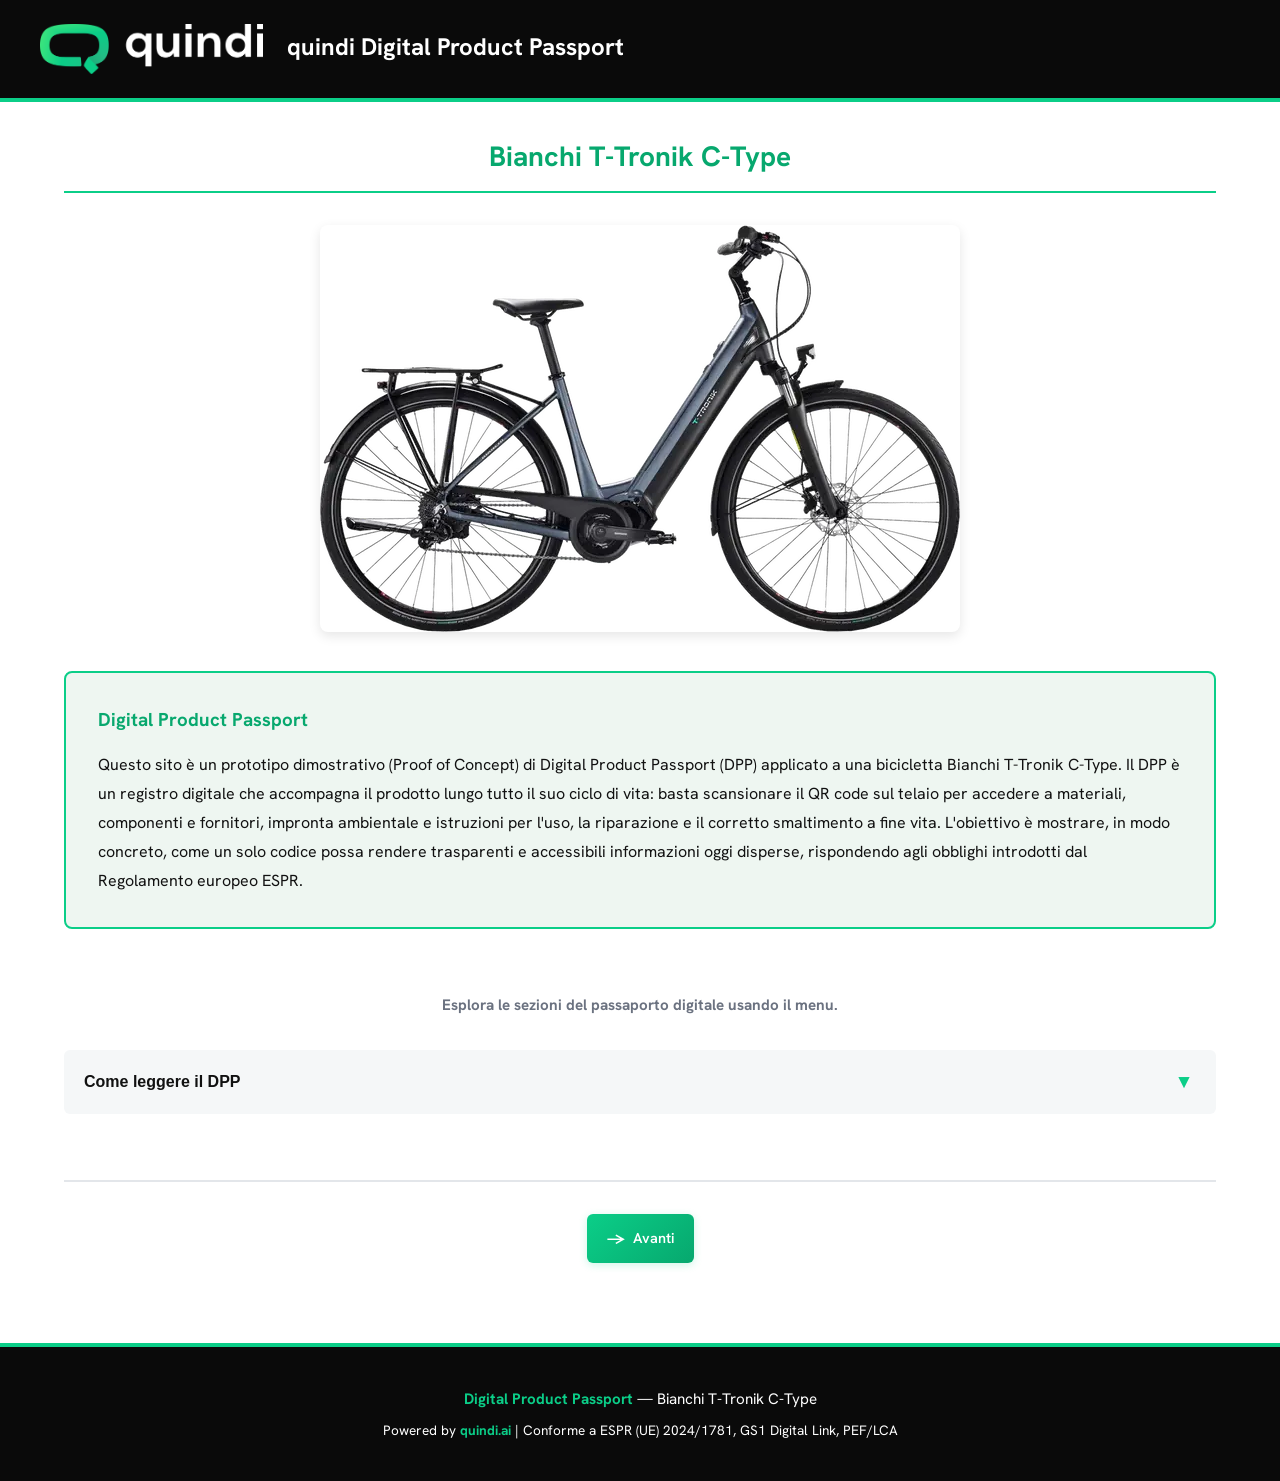
==== commit 9166fc30: "Refactor: Simplify header to 'quindi Digital Product Passport' with clickable logo and add Bianchi t" ====
--- a/index.html
+++ b/index.html
@@ -12,10 +12,11 @@
 <!-- HEADER -->
 <header class="header">
   <div class="header-container">
-    <img src="assets/quindi-logo-white.png" alt="quindi" class="logo">
+    <a href="index.html" class="logo-link">
+      <img src="assets/quindi-logo-white.png" alt="quindi" class="logo">
+    </a>
     <div class="header-text">
-      <h1>Bianchi T-Tronik C-Type</h1>
-      <p class="tagline">Digital Product Passport</p>
+      <h1>quindi Digital Product Passport</h1>
     </div>
     <!-- Hamburger Menu Button -->
     <button class="menu-hamburger" id="menu-toggle" aria-label="Toggle menu">
@@ -37,6 +38,7 @@
 
 <main class="container">
   <section class="section home-section">
+    <h2 style="text-align: center; margin-bottom: 2rem; color: var(--color-primary-dark);">Bianchi T-Tronik C-Type</h2>
     <div class="home-content">
       <!-- Immagine della bicicletta -->
       <div class="home-image">
--- a/style.css
+++ b/style.css
@@ -59,6 +59,18 @@
   display: flex;
   align-items: center;
   gap: 1.5rem;
+}
+
+.logo-link {
+  display: flex;
+  align-items: center;
+  text-decoration: none;
+  cursor: pointer;
+  transition: opacity 0.2s ease;
+}
+
+.logo-link:hover {
+  opacity: 0.8;
 }
 
 .logo {
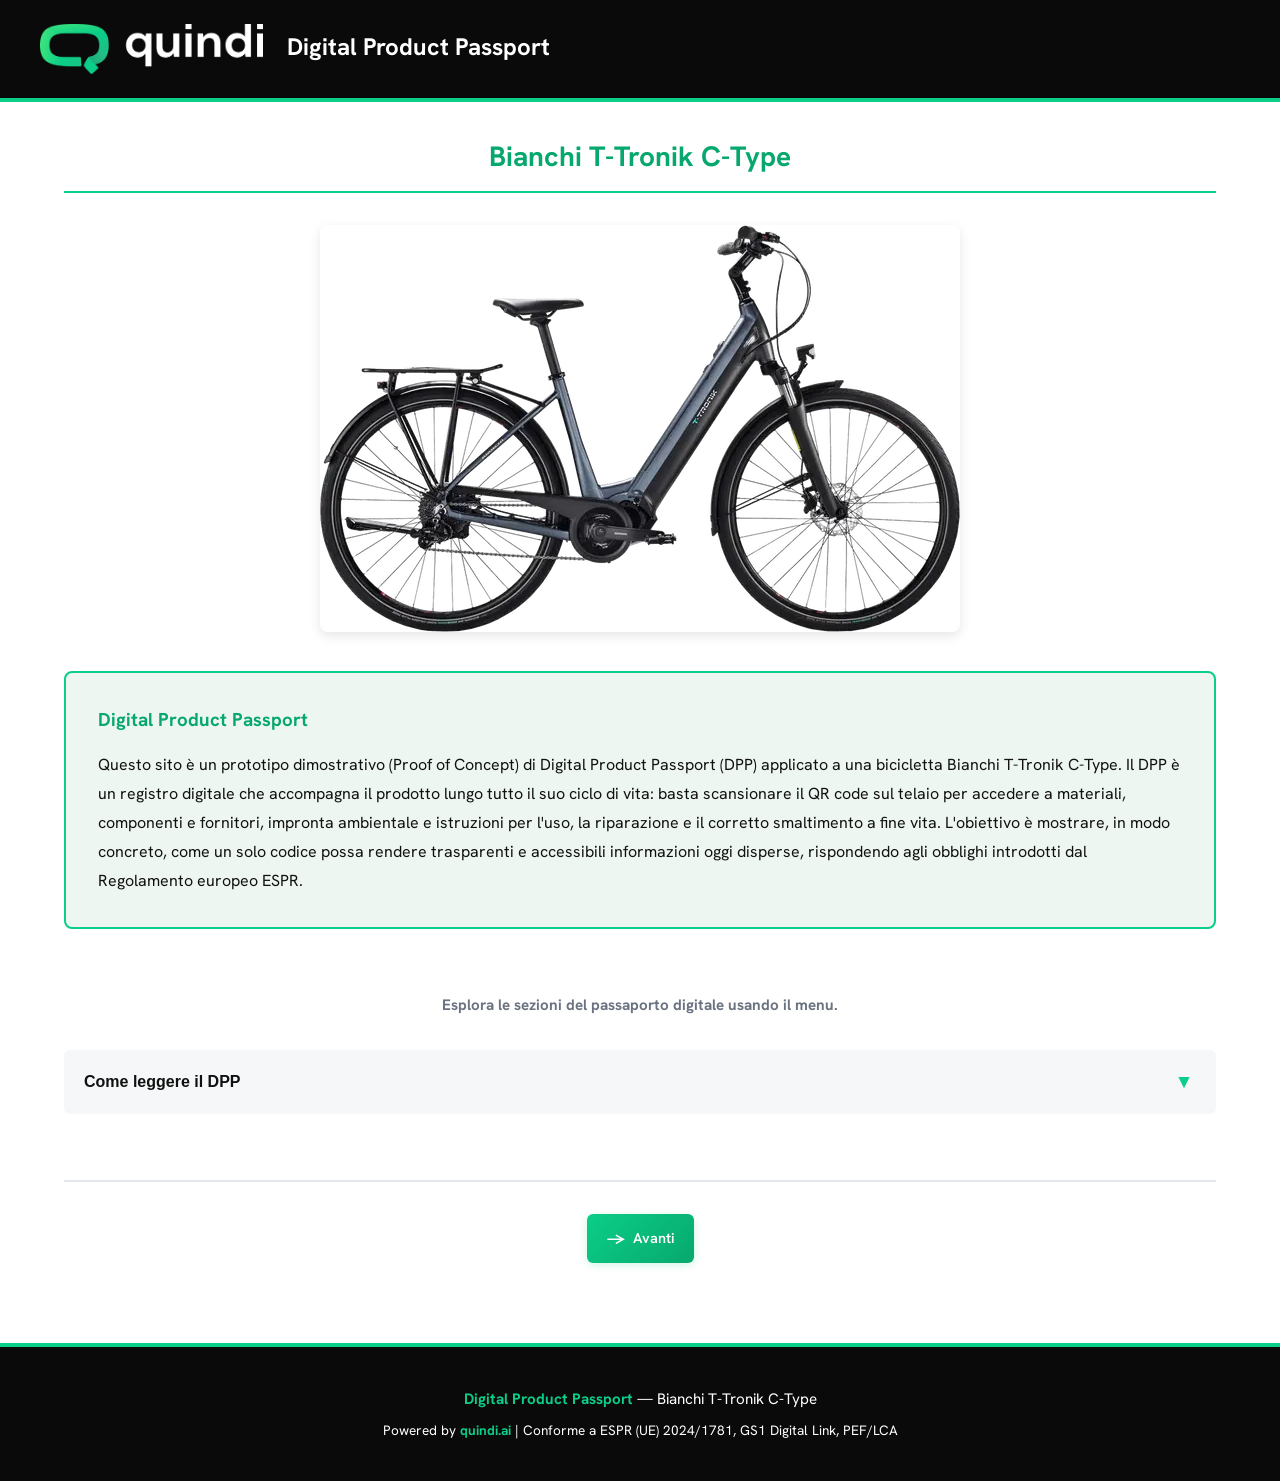
==== commit d3eb05b2: "Fix: Change header title to 'Digital Product Passport' only" ====
--- a/index.html
+++ b/index.html
@@ -16,7 +16,7 @@
       <img src="assets/quindi-logo-white.png" alt="quindi" class="logo">
     </a>
     <div class="header-text">
-      <h1>quindi Digital Product Passport</h1>
+      <h1>Digital Product Passport</h1>
     </div>
     <!-- Hamburger Menu Button -->
     <button class="menu-hamburger" id="menu-toggle" aria-label="Toggle menu">
